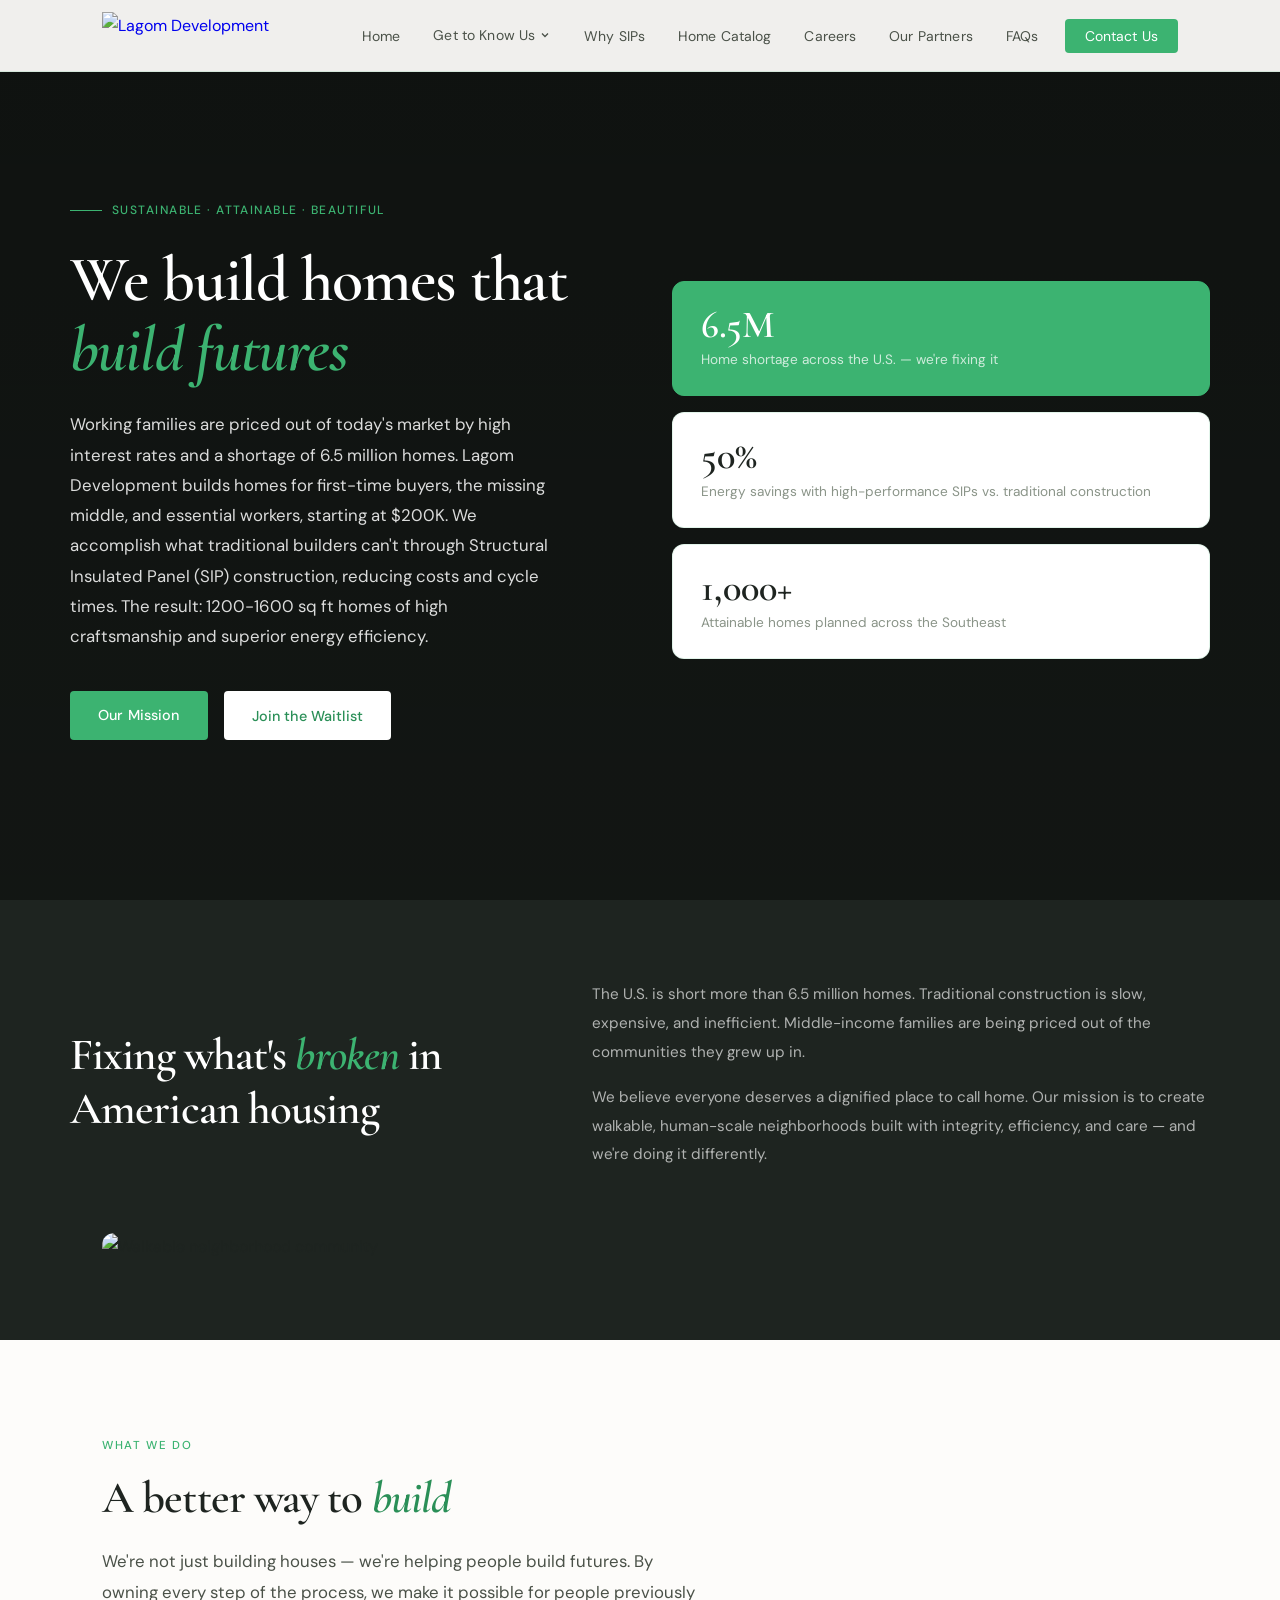
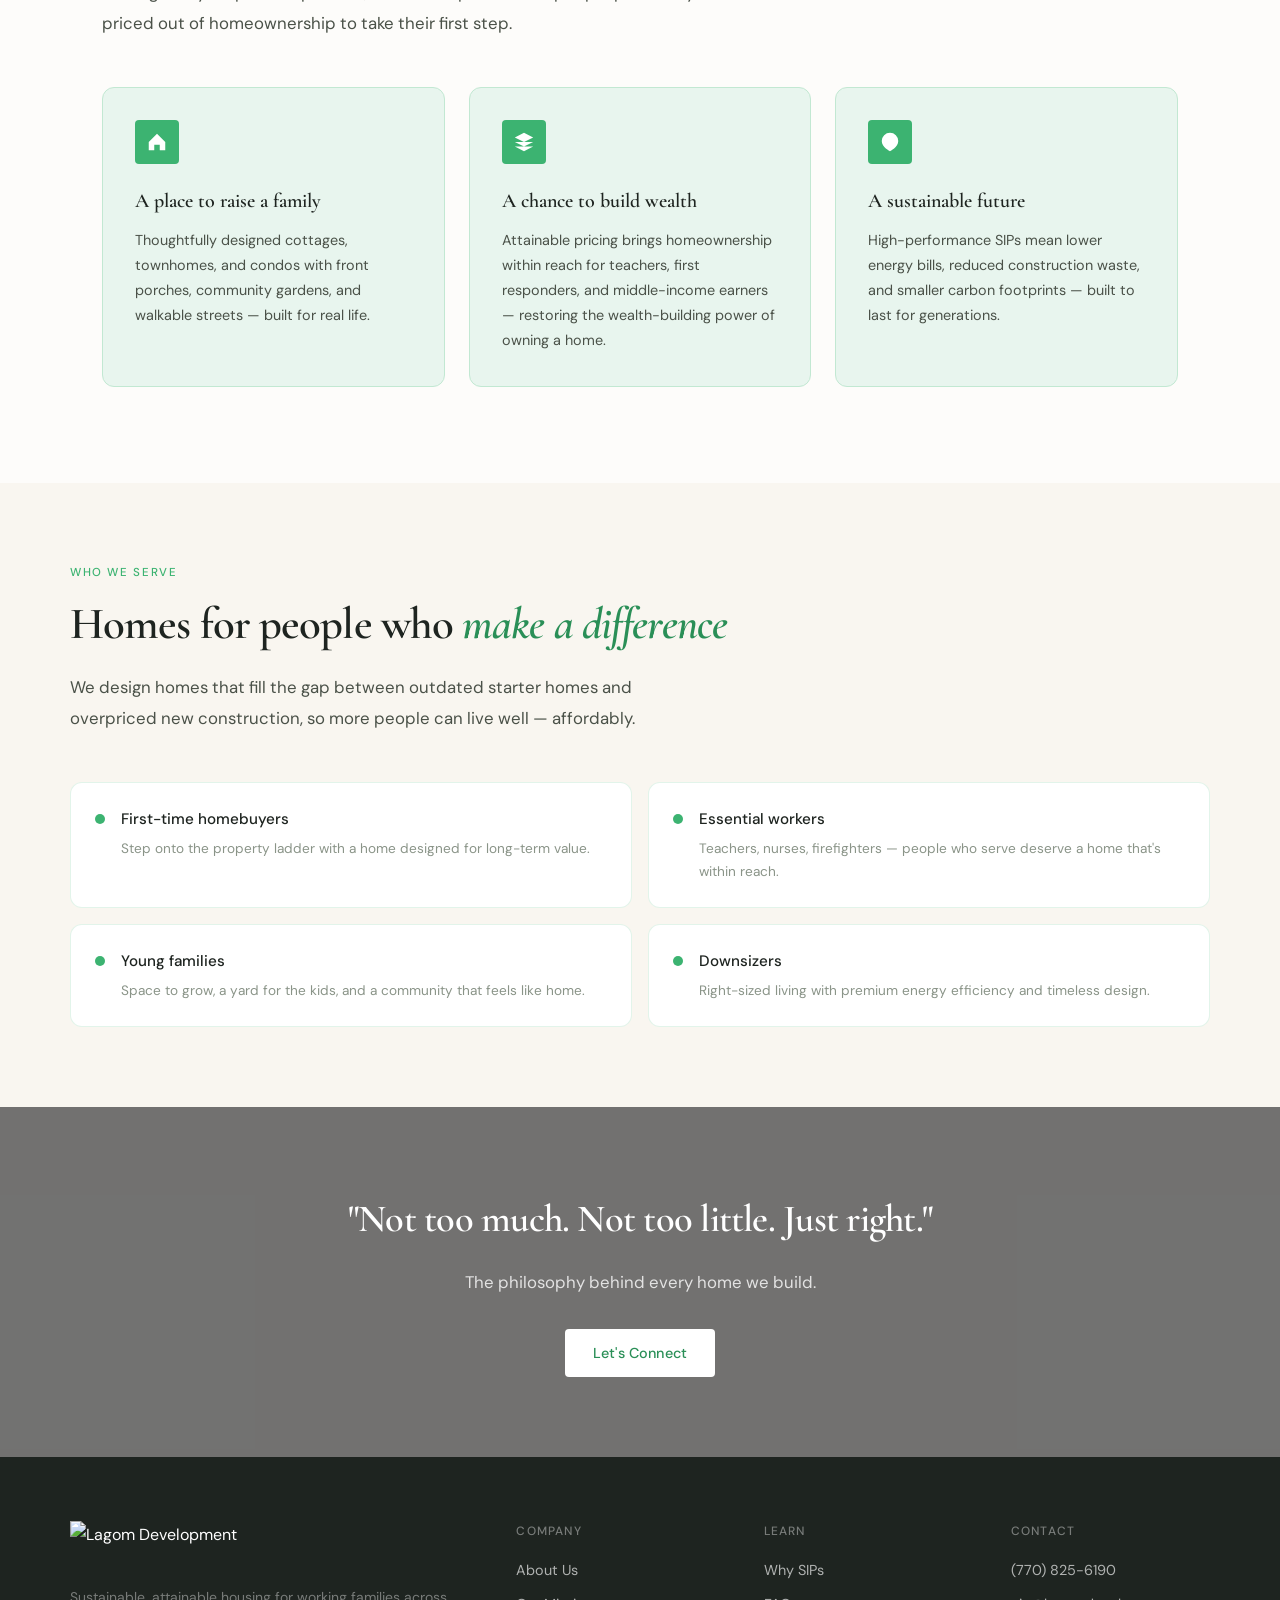
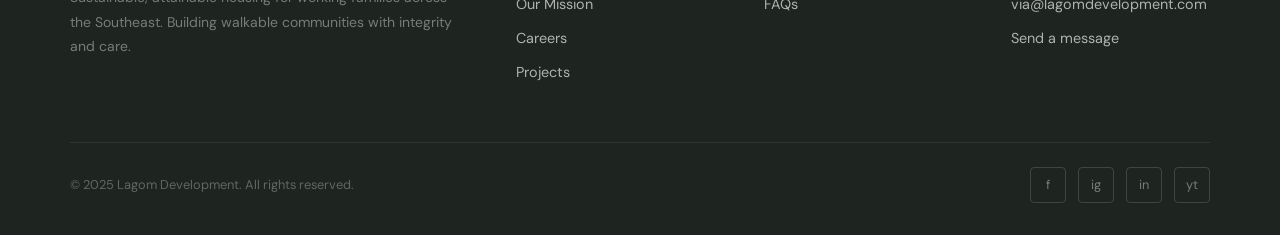
==== index.html @ 78abb592 "Send pricing request notifications to gina@lagomdevelopment.com Co-Authored-By: Claude Sonnet 5.5 <n" ====
<!DOCTYPE html>
<html lang="en">
<head>
<meta charset="UTF-8">
<meta name="viewport" content="width=device-width, initial-scale=1.0">
<meta name="description" content="Lagom Development — Sustainable, attainable housing for working families across the Southeast. Building walkable communities with high-performance SIPs.">
<meta property="og:title" content="Lagom Development">
<meta property="og:description" content="An integrated housing company creating sustainable, attainable, and beautiful neighborhoods with high performance SIPs.">
<title>Lagom Development</title>
<link rel="preconnect" href="https://fonts.googleapis.com">
<link rel="preconnect" href="https://fonts.gstatic.com" crossorigin>
<link href="https://fonts.googleapis.com/css2?family=Cormorant+Garamond:ital,wght@0,400;0,600;1,400&family=DM+Sans:wght@300;400;500&display=swap" rel="stylesheet">
<link rel="icon" href="/favicon.ico" type="image/x-icon">
<link rel="stylesheet" href="/styles.css?v=19">
</head>
<body>

<!-- NAV -->
<nav>
  <div class="nav-inner">
    <a class="logo" href="#" onclick="showPage('home')">
      <img src="https://img1.wsimg.com/isteam/ip/e3376d55-62b2-4dbb-b60d-ed7db92a3fb9/Logo%20transparent-01.png/:/rs=h:145,cg:true,m/qt=q:95" alt="Lagom Development">
    </a>
    <ul class="nav-links">
      <li><a href="#" onclick="showPage('home')">Home</a></li>
      <li class="has-dropdown">
        <a href="#" class="dropdown-toggle" onclick="toggleDropdown(this); return false;">Get to Know Us <svg viewBox="0 0 24 24" class="chevron"><polyline points="6 9 12 15 18 9"/></svg></a>
        <ul class="dropdown">
          <li><a href="#" onclick="showPage('about'); toggleDropdown(this)">About Us</a></li>
          <li><a href="#" onclick="showPage('mission'); toggleDropdown(this)">Our Mission</a></li>
          <li><a href="#" onclick="showPage('blog'); toggleDropdown(this)">Blog</a></li>
          <li><a href="#" onclick="showPage('press'); toggleDropdown(this)">In the News</a></li>
          <li><a href="#" onclick="showPage('invest'); toggleDropdown(this)">Invest in Lagom</a></li>
        </ul>
      </li>
      <li><a href="#" onclick="showPage('sips')">Why SIPs</a></li>
      <!-- PROJECTS DROPDOWN HIDDEN
      <li class="has-dropdown">
        <a href="#" class="dropdown-toggle" onclick="toggleDropdown(this); return false;">Projects <svg viewBox="0 0 24 24" class="chevron"><polyline points="6 9 12 15 18 9"/></svg></a>
        <ul class="dropdown">
          <li><a href="#" onclick="showPage('communities'); toggleDropdown(this)">Explore Our Communities</a></li>
          <li><a href="#" onclick="showPage('oakdale'); toggleDropdown(this)">Oakdale Forest</a></li>
        </ul>
      </li>
      END PROJECTS DROPDOWN HIDDEN -->
      <li><a href="#" onclick="showPage('catalog')">Home Catalog</a></li>
      <li><a href="#" onclick="navigateToCareers()">Careers</a></li>
      <li><a href="#" onclick="showPage('partners')">Our Partners</a></li>
      <li><a href="#" onclick="showPage('faqs')">FAQs</a></li>
      <li><a href="#" class="cta" onclick="showPage('contact')">Contact Us</a></li>
    </ul>
    <div class="hamburger" onclick="toggleMenu()" id="hamburger">
      <span></span><span></span><span></span>
    </div>
  </div>
</nav>

<!-- MOBILE MENU -->
<div class="mobile-menu" id="mobileMenu">
  <a href="#" onclick="showPage('home'); toggleMenu()">Home</a>
  <a href="#" class="mobile-parent" onclick="return false;">Get to Know Us</a>
  <a href="#" class="mobile-sub" onclick="showPage('about'); toggleMenu()">About Us</a>
  <a href="#" class="mobile-sub" onclick="showPage('mission'); toggleMenu()">Our Mission</a>
  <a href="#" class="mobile-sub" onclick="showPage('blog'); toggleMenu()">Blog</a>
  <a href="#" class="mobile-sub" onclick="showPage('press'); toggleMenu()">In the News</a>
  <a href="#" class="mobile-sub" onclick="showPage('invest'); toggleMenu()">Invest in Lagom</a>

  <a href="#" onclick="showPage('sips'); toggleMenu()">Why SIPs</a>
  <!-- PROJECTS MOBILE HIDDEN
  <a href="#" class="mobile-parent" onclick="return false;">Projects</a>
  <a href="#" class="mobile-sub" onclick="showPage('communities'); toggleMenu()">Explore Our Communities</a>
  <a href="#" class="mobile-sub" onclick="showPage('oakdale'); toggleMenu()">Oakdale Forest</a>
  END PROJECTS MOBILE HIDDEN -->
  <a href="#" onclick="showPage('catalog'); toggleMenu()">Home Catalog</a>
  <a href="#" onclick="navigateToCareers(); toggleMenu()">Careers</a>
  <a href="#" onclick="showPage('partners'); toggleMenu()">Our Partners</a>
  <a href="#" onclick="showPage('faqs'); toggleMenu()">FAQs</a>
  <a href="#" onclick="showPage('contact'); toggleMenu()">Contact Us</a>
</div>

<!-- ═══════════════════════════════════════
     PAGE: HOME
═══════════════════════════════════════ -->
<div class="page active" id="page-home">

  <section class="hero">
    <div class="hero-grid">
      <div class="hero-content">
        <div class="hero-eyebrow">Sustainable · Attainable · Beautiful</div>
        <h1>We build homes that<br><em>build futures</em></h1>
        <p class="hero-sub">Working families are priced out of today's market by high interest rates and a shortage of 6.5 million homes. Lagom Development builds homes for first-time buyers, the missing middle, and essential workers, starting at $200K. We accomplish what traditional builders can't through Structural Insulated Panel (SIP) construction, reducing costs and cycle times. The result: 1200-1600 sq ft homes of high craftsmanship and superior energy efficiency.</p>
        <div class="hero-actions">
          <a href="#" class="btn btn-primary" onclick="showPage('mission')">Our Mission</a>
          <button type="button" class="btn btn-white waitlist-trigger" data-model="">Join the Waitlist</button>
        </div>
      </div>
      <div class="hero-visual">
        <div class="stat-card accent">
          <div class="stat-num">6.5M</div>
          <div class="stat-label">Home shortage across the U.S. — we're fixing it</div>
        </div>
        <div class="stat-card">
          <div class="stat-num">50%</div>
          <div class="stat-label">Energy savings with high-performance SIPs vs. traditional construction</div>
        </div>
        <div class="stat-card">
          <div class="stat-num">1,000+</div>
          <div class="stat-label">Attainable homes planned across the Southeast</div>
        </div>
      </div>
    </div>
  </section>

  <section class="strip">
    <div class="strip-inner">
      <h2>Fixing what's <em>broken</em> in American housing</h2>
      <div class="strip-text">
        <p>The U.S. is short more than 6.5 million homes. Traditional construction is slow, expensive, and inefficient. Middle-income families are being priced out of the communities they grew up in.</p>
        <p>We believe everyone deserves a dignified place to call home. Our mission is to create walkable, human-scale neighborhoods built with integrity, efficiency, and care — and we're doing it differently.</p>
      </div>
    </div>
    <div style="max-width: var(--max); margin: 3rem auto 0; padding: 0 2rem;">
      <img src="https://img1.wsimg.com/isteam/getty/2172319807/:/cr=t:2.74%25,l:0%25,w:100%25,h:74.96%25/rs=w:1240,h:620,cg:true"
           alt="Walkable neighborhood community"
           style="width:100%; border-radius: var(--radius-lg); display:block;">
    </div>
  </section>

  <div class="section">
    <div class="label">What we do</div>
    <h2 class="display">A better way to <em>build</em></h2>
    <p class="lead">We're not just building houses — we're helping people build futures. By owning every step of the process, we make it possible for people previously priced out of homeownership to take their first step.</p>
    <div class="pillars">
      <div class="pillar">
        <div class="pillar-icon">
          <svg viewBox="0 0 24 24"><path d="M3 12L12 3L21 12V21H15V15H9V21H3V12Z"/></svg>
        </div>
        <h3>A place to raise a family</h3>
        <p>Thoughtfully designed cottages, townhomes, and condos with front porches, community gardens, and walkable streets — built for real life.</p>
      </div>
      <div class="pillar">
        <div class="pillar-icon">
          <svg viewBox="0 0 24 24"><path d="M12 2L2 7L12 12L22 7L12 2M2 17L12 22L22 17M2 12L12 17L22 12"/></svg>
        </div>
        <h3>A chance to build wealth</h3>
        <p>Attainable pricing brings homeownership within reach for teachers, first responders, and middle-income earners — restoring the wealth-building power of owning a home.</p>
      </div>
      <div class="pillar">
        <div class="pillar-icon">
          <svg viewBox="0 0 24 24"><path d="M12 22S3 18 3 11A9 9 0 0 1 21 11C21 18 12 22 12 22Z"/></svg>
        </div>
        <h3>A sustainable future</h3>
        <p>High-performance SIPs mean lower energy bills, reduced construction waste, and smaller carbon footprints — built to last for generations.</p>
      </div>
    </div>
  </div>

  <div style="background: var(--cream); padding: 5rem 2rem;">
    <div class="section" style="padding: 0;">
      <div class="label">Who we serve</div>
      <h2 class="display">Homes for people who <em>make a difference</em></h2>
      <p class="lead">We design homes that fill the gap between outdated starter homes and overpriced new construction, so more people can live well — affordably.</p>
      <div class="serve-grid">
        <div class="serve-card">
          <div class="serve-dot"></div>
          <div>
            <h4>First-time homebuyers</h4>
            <p>Step onto the property ladder with a home designed for long-term value.</p>
          </div>
        </div>
        <div class="serve-card">
          <div class="serve-dot"></div>
          <div>
            <h4>Essential workers</h4>
            <p>Teachers, nurses, firefighters — people who serve deserve a home that's within reach.</p>
          </div>
        </div>
        <div class="serve-card">
          <div class="serve-dot"></div>
          <div>
            <h4>Young families</h4>
            <p>Space to grow, a yard for the kids, and a community that feels like home.</p>
          </div>
        </div>
        <div class="serve-card">
          <div class="serve-dot"></div>
          <div>
            <h4>Downsizers</h4>
            <p>Right-sized living with premium energy efficiency and timeless design.</p>
          </div>
        </div>
      </div>
    </div>
  </div>

  <section class="cta-strip">
    <h2>"Not too much. Not too little. Just right."</h2>
    <p>The philosophy behind every home we build.</p>
    <a href="#" class="btn btn-white" onclick="showPage('contact')">Let's Connect</a>
  </section>

  <!-- FOOTER inside home page -->
  <footer>
    <div class="footer-inner">
      <div class="footer-brand">
        <a class="logo" href="#" onclick="showPage('home')">
          <img src="https://img1.wsimg.com/isteam/ip/e3376d55-62b2-4dbb-b60d-ed7db92a3fb9/Logo%20transparent-01.png/:/rs=h:145,cg:true,m/qt=q:95" alt="Lagom Development">
        </a>
        <p>Sustainable, attainable housing for working families across the Southeast. Building walkable communities with integrity and care.</p>
      </div>
      <div class="footer-col">
        <h4>Company</h4>
        <a href="#" onclick="showPage('about')">About Us</a>
        <a href="#" onclick="showPage('mission')">Our Mission</a>
        <a href="#" onclick="navigateToCareers()">Careers</a>
        <a href="#" onclick="showPage('communities')">Projects</a>
      </div>
      <div class="footer-col">
        <h4>Learn</h4>
        <a href="#" onclick="showPage('sips')">Why SIPs</a>
        <a href="#" onclick="showPage('faqs')">FAQs</a>
      </div>
      <div class="footer-col">
        <h4>Contact</h4>
        <a href="tel:7708256190">(770) 825-6190</a>
        <a href="mailto:via@lagomdevelopment.com">via@lagomdevelopment.com</a>
        <a href="#" onclick="showPage('contact')">Send a message</a>
      </div>
    </div>
    <div class="footer-bottom">
      <span>© 2025 Lagom Development. All rights reserved.</span>
      <div class="social-links">
        <a href="https://www.facebook.com/people/Lagom-Development/61576748907711/" class="social-link" target="_blank">f</a>
        <a href="https://www.instagram.com/lagom.development/" class="social-link" target="_blank">ig</a>
        <a href="https://www.linkedin.com/company/lagom-development/" class="social-link" target="_blank">in</a>
        <a href="https://www.youtube.com/@lagomdev" class="social-link" target="_blank">yt</a>
      </div>
    </div>
  </footer>

</div>

<!-- ═══════════════════════════════════════
     PAGE: ABOUT
═══════════════════════════════════════ -->
<div class="page" id="page-about">
  <div class="about-split">
    <div class="about-split-text">
      <div class="label">Our Story</div>
      <h1>Meet Lagom Development</h1>
      <p>At Lagom Development, we build walkable, sustainable communities centered on people. Our mission is to fill the "missing middle" of housing by delivering thoughtfully designed cottages, townhomes, condos, and duplexes that are energy efficient, architecturally timeless, and within reach for working families.</p>
      <p>Founded by veteran builder and real estate developer <strong>Skip Hulsey</strong>, Lagom draws on decades of hands-on experience in construction and home sales. After seeing firsthand the widening gap in attainable, high-quality housing, Skip set out to create real solutions — not workarounds.</p>
      <p>Lagom Development is committed to restoring homeownership, equity, and pride in communities across the Southeast. Through intentional design, sustainable building methods, and right-sized housing options, we're helping working families reclaim the American Dream, one home at a time.</p>
    </div>
    <div class="about-split-img" role="img" aria-label="Sustainable community housing"></div>
  </div>

  <div class="team-section">
    <div class="team-section-inner">
      <h2>Our Leadership</h2>
      <p class="section-sub">The team behind Lagom Development</p>
      <div class="team-grid">

        <div class="team-card">
          <div class="team-avatar">SH</div>
          <div>
            <h3>Skip Hulsey</h3>
            <span class="team-title">Founder &amp; CEO</span>
            <ul>
              <li>Veteran builder and real estate developer</li>
              <li>Decades of hands-on experience in construction and home sales</li>
              <li>Founded Lagom to address the widening gap in attainable, high-quality housing across the Southeast</li>
            </ul>
          </div>
        </div>

        <div class="team-card">
          <div class="team-avatar alt">PH</div>
          <div>
            <h3>Pete Hall</h3>
            <span class="team-title">Chief Operating Officer</span>
            <ul>
              <li>40+ years in manufacturing optimization</li>
              <li>Ex-Accenture</li>
              <li>MBA, University of Georgia</li>
              <li>BA, Northwestern University</li>
            </ul>
          </div>
        </div>

        <div class="team-card">
          <div class="team-avatar alt">CR</div>
          <div>
            <h3>Chip Royce</h3>
            <span class="team-title">Chief Revenue Officer</span>
            <ul>
              <li>25+ years sales and marketing leadership in technology and manufacturing</li>
              <li>P&amp;L leader: startups (multiple exits) → corporate venture → Fortune 100</li>
              <li>Ex-Dell, Lenovo</li>
              <li>MBA, University of Miami &middot; BA, Boston University</li>
            </ul>
          </div>
        </div>

        <div class="team-card">
          <div class="team-avatar">GB</div>
          <div>
            <h3>Gina Bennett</h3>
            <span class="team-title">Chief Technology Officer</span>
            <ul>
              <li>30+ years technology leadership across real estate, construction, data, and enterprise platforms</li>
              <li>Ex-USACE, Dell, IBM, Citibank</li>
              <li>B.Sc. Computer Science &amp; Mathematics, Clarkson University</li>
            </ul>
          </div>
        </div>

      </div>
    </div>
  </div>

  <div style="background: var(--charcoal); padding: 5rem 2rem; text-align: center;">
    <h2 style="font-family: var(--font-serif); font-size: 2rem; font-weight: 600; color: white; margin-bottom: 1rem;">Want to build with us?</h2>
    <p style="color: rgba(255,255,255,0.6); margin-bottom: 2rem;">We're not just building homes — we're fostering a future where everyone thrives.</p>
    <div style="display: flex; gap: 1rem; justify-content: center; flex-wrap: wrap;">
      <a href="#" class="btn btn-primary" onclick="showPage('contact')">Contact Us</a>
      <a href="#" class="btn btn-outline" style="color: white; border-color: rgba(255,255,255,0.25);" onclick="showPage('communities')">View Our Projects</a>
    </div>
  </div>

  <footer>
    <div class="footer-inner">
      <div class="footer-brand">
        <a class="logo" href="#" onclick="showPage('home')"><img src="https://img1.wsimg.com/isteam/ip/e3376d55-62b2-4dbb-b60d-ed7db92a3fb9/Logo%20transparent-01.png/:/rs=h:145,cg:true,m/qt=q:95" alt="Lagom Development"></a>
        <p>Sustainable, attainable housing for working families across the Southeast.</p>
      </div>
      <div class="footer-col"><h4>Company</h4><a href="#" onclick="showPage('about')">About Us</a><a href="#" onclick="showPage('mission')">Our Mission</a><a href="#" onclick="navigateToCareers()">Careers</a><a href="#" onclick="showPage('communities')">Projects</a></div>
      <div class="footer-col"><h4>Learn</h4><a href="#" onclick="showPage('sips')">Why SIPs</a><a href="#" onclick="showPage('faqs')">FAQs</a></div>
      <div class="footer-col"><h4>Contact</h4><a href="tel:7708256190">(770) 825-6190</a><a href="mailto:via@lagomdevelopment.com">via@lagomdevelopment.com</a></div>
    </div>
    <div class="footer-bottom"><span>© 2025 Lagom Development. All rights reserved.</span></div>
  </footer>
</div>

<!-- ═══════════════════════════════════════
     PAGE: INVEST
═══════════════════════════════════════ -->
<div class="page" id="page-invest">

  <!-- HERO -->
  <div class="contact-hero">
    <div class="label" style="justify-content: center;">Investment Opportunity</div>
    <h1>Invest in Lagom</h1>
    <p style="font-size: 1.25rem; margin-bottom: 0.75rem;">Building the American Dream. At Scale.</p>
    <p style="font-size: 0.9rem; color: rgba(255,255,255,0.5); margin-bottom: 0.5rem;">Lagom Holdings, LLC &nbsp;·&nbsp; Atlanta, Georgia &nbsp;·&nbsp; lagomholdings.com</p>
    <p style="font-size: 0.75rem; color: rgba(255,255,255,0.35); letter-spacing: 0.08em; text-transform: uppercase;">Confidential &nbsp;·&nbsp; For Discussion Purposes Only &nbsp;·&nbsp; Not Investment Advice</p>
  </div>

  <!-- THE OPPORTUNITY -->
  <div class="section">
    <div class="label">The Opportunity</div>
    <h2 class="display" style="margin-bottom: 1.5rem;">America is short more than<br><em>6.5 million homes.</em></h2>
    <p style="color: var(--stone); line-height: 1.9; margin-bottom: 1.25rem; max-width: 720px;">The gap is widest at the entry level, where traditional builders have retreated in the face of margin pressure, leaving first-time buyers, essential workers, and workforce families without attainable options in the communities they serve.</p>
    <p style="color: var(--stone); line-height: 1.9; margin-bottom: 2.5rem; max-width: 720px;">Lagom Holdings was built specifically to close this gap — not by cutting corners, but by rebuilding the entire housing delivery system from the ground up. Our vertically integrated platform combines advanced panel manufacturing, disciplined community development, and a proprietary homeowner technology platform to deliver high-quality homes at attainable prices, at scale.</p>
    <div class="pull-quote" style="max-width: 720px; margin-bottom: 2.5rem;">
      <p>"The missing middle is not a shortage of ambition. It is a shortage of system. We built the system."</p>
    </div>
    <div class="article-stats">
      <div class="article-stat">
        <span class="article-stat-number">6.5M+</span>
        <span class="article-stat-label">U.S. home shortage driving structural demand</span>
      </div>
      <div class="article-stat">
        <span class="article-stat-number">$275K</span>
        <span class="article-stat-label">Average Lagom home price — below local medians</span>
      </div>
      <div class="article-stat">
        <span class="article-stat-number">$955M+</span>
        <span class="article-stat-label">Projected 3-year cumulative revenue</span>
      </div>
    </div>
  </div>

  <!-- WHY LAGOM WINS -->
  <div style="background: var(--cream); padding: 5rem 2rem;">
    <div style="max-width: var(--max); margin: 0 auto;">
      <div style="text-align: center; margin-bottom: 3rem;">
        <div class="label" style="justify-content: center;">Competitive Advantage</div>
        <h2 class="display">Why Lagom Wins</h2>
        <p class="lead" style="margin: 0 auto; text-align: center;">The housing affordability crisis is structural, not cyclical — and it requires a structural response. Lagom has built competitive advantages across every layer of the housing stack.</p>
      </div>
      <div style="border-top: 1px solid var(--border);">
        <div style="display: grid; grid-template-columns: 60px 1fr; gap: 2rem; padding: 2rem 0; border-bottom: 1px solid var(--border);">
          <div style="font-family: var(--font-serif); font-size: 1.8rem; font-weight: 600; color: var(--green); padding-top: 0.2rem;">01</div>
          <div><h3 style="font-size: 1.1rem; font-weight: 600; color: var(--charcoal); margin-bottom: 0.5rem;">Vertically Integrated Platform</h3><p style="color: var(--stone); line-height: 1.8; margin: 0;">Lagom controls land acquisition, panel manufacturing, community development, direct sales, mortgage coordination, and a homeowner services platform under one roof. This eliminates margin stacking across third parties and compresses cycle times — translating directly into lower cost per home and more predictable delivery.</p></div>
        </div>
        <div style="display: grid; grid-template-columns: 60px 1fr; gap: 2rem; padding: 2rem 0; border-bottom: 1px solid var(--border);">
          <div style="font-family: var(--font-serif); font-size: 1.8rem; font-weight: 600; color: var(--green); padding-top: 0.2rem;">02</div>
          <div><h3 style="font-size: 1.1rem; font-weight: 600; color: var(--charcoal); margin-bottom: 0.5rem;">Proprietary Manufacturing Advantage</h3><p style="color: var(--stone); line-height: 1.8; margin: 0;">Lagom Panel produces Structural Insulated Panels (SIPs) in-house — enabling 25% lower construction cost, 50% faster build timelines, and 75% greater energy efficiency versus conventional stick-frame construction. Factory-controlled manufacturing removes the variability that erodes margins in traditional homebuilding.</p></div>
        </div>
        <div style="display: grid; grid-template-columns: 60px 1fr; gap: 2rem; padding: 2rem 0; border-bottom: 1px solid var(--border);">
          <div style="font-family: var(--font-serif); font-size: 1.8rem; font-weight: 600; color: var(--green); padding-top: 0.2rem;">03</div>
          <div><h3 style="font-size: 1.1rem; font-weight: 600; color: var(--charcoal); margin-bottom: 0.5rem;">Tech-Enabled Demand Engine</h3><p style="color: var(--stone); line-height: 1.8; margin: 0;">The Lagom App is a full-stack digital platform connecting community discovery, home configuration, integrated mortgage pre-qualification via CrossCountry Mortgage, construction tracking, and post-close homeowner services. It converts demand into production signals, eliminating speculative building and improving capital efficiency.</p></div>
        </div>
        <div style="display: grid; grid-template-columns: 60px 1fr; gap: 2rem; padding: 2rem 0; border-bottom: 1px solid var(--border);">
          <div style="font-family: var(--font-serif); font-size: 1.8rem; font-weight: 600; color: var(--green); padding-top: 0.2rem;">04</div>
          <div><h3 style="font-size: 1.1rem; font-weight: 600; color: var(--charcoal); margin-bottom: 0.5rem;">Disciplined Market Selection</h3><p style="color: var(--stone); line-height: 1.8; margin: 0;">Lagom targets secondary and tertiary markets in the Southeast with favorable entitlement environments, available land, demonstrated entry-level absorption, and proximity to growing employment centers. Standardized designs and processes allow rapid multi-market replication without proportional overhead growth.</p></div>
        </div>
        <div style="display: grid; grid-template-columns: 60px 1fr; gap: 2rem; padding: 2rem 0; border-bottom: 1px solid var(--border);">
          <div style="font-family: var(--font-serif); font-size: 1.8rem; font-weight: 600; color: var(--green); padding-top: 0.2rem;">05</div>
          <div><h3 style="font-size: 1.1rem; font-weight: 600; color: var(--charcoal); margin-bottom: 0.5rem;">Capital-Efficient Business Model</h3><p style="color: var(--stone); line-height: 1.8; margin: 0;">Faster build cycles reduce interest carry. In-house manufacturing internalizes panel margins. Direct-to-buyer sales eliminate commission expense. The result is a lower all-in cost basis per home, more stable gross margins, and improving unit economics as volume scales.</p></div>
        </div>
      </div>
    </div>
  </div>

  <!-- CTA -->
  <div style="background: var(--charcoal); padding: 5rem 2rem; text-align: center;">
    <h2 style="font-family: var(--font-serif); font-size: clamp(1.8rem, 3vw, 2.8rem); font-weight: 600; color: white; margin-bottom: 1rem; letter-spacing: -0.02em;">Interested in investing?</h2>
    <p style="color: rgba(255,255,255,0.75); font-size: 1.05rem; margin-bottom: 2rem;">We'd love to tell you more about the Lagom opportunity. Support us on WeFunder or reach out to our team directly.</p>
    <div style="display: flex; gap: 1rem; justify-content: center; flex-wrap: wrap;">
      <a href="https://wefunder.com/lagom.development" target="_blank" rel="noopener" class="btn btn-primary">Support Us on WeFunder</a>
      <a href="#" class="btn btn-outline" style="color: white; border-color: rgba(255,255,255,0.4);" onclick="showPage('contact')">Get in Touch</a>
    </div>
  </div>

  <footer>
    <div class="footer-inner">
      <div class="footer-brand"><a class="logo" href="#" onclick="showPage('home')"><img src="https://img1.wsimg.com/isteam/ip/e3376d55-62b2-4dbb-b60d-ed7db92a3fb9/Logo%20transparent-01.png/:/rs=h:145,cg:true,m/qt=q:95" alt="Lagom Development"></a><p>Sustainable, attainable housing for working families.</p></div>
      <div class="footer-col"><h4>Company</h4><a href="#" onclick="showPage('about')">About Us</a><a href="#" onclick="showPage('mission')">Our Mission</a><a href="#" onclick="navigateToCareers()">Careers</a><a href="#" onclick="showPage('communities')">Projects</a></div>
      <div class="footer-col"><h4>Learn</h4><a href="#" onclick="showPage('sips')">Why SIPs</a><a href="#" onclick="showPage('faqs')">FAQs</a></div>
      <div class="footer-col"><h4>Contact</h4><a href="tel:7708256190">(770) 825-6190</a><a href="mailto:via@lagomdevelopment.com">via@lagomdevelopment.com</a></div>
    </div>
    <div class="footer-bottom"><span>© 2025 Lagom Development. All rights reserved.</span></div>
  </footer>
</div>

<!-- ═══════════════════════════════════════
     PAGE: BLOG
═══════════════════════════════════════ -->
<div class="page" id="page-blog">
  <div class="blog-hero">
    <video autoplay muted loop playsinline class="blog-hero-video">
      <source src="https://active-storage-primary-bucket-prod.s3.amazonaws.com/ehbz1y1cuj72b561jp3cso1upunj" type="video/mp4">
    </video>
    <div class="blog-hero-overlay"></div>
    <div class="blog-hero-content">
      <div class="label" style="color: var(--green);">Insights</div>
      <h1>The Lagom Blog</h1>
      <p>Perspectives on sustainable housing, attainable homeownership, and the future of community building.</p>
    </div>
  </div>

  <div class="blog-grid-section">
    <div class="blog-grid">

      <article class="blog-card featured" onclick="showPage('missing-middle')" style="cursor:pointer;">
        <div class="blog-card-img" style="background-image:url('https://images.unsplash.com/photo-1774836435838-2a6e7ef30206?auto=format&fit=crop&w=1200&q=80'); background-size:cover; background-position:center;"></div>
        <div class="blog-card-body">
          <span class="blog-tag">Housing Equity · Market Insight</span>
          <h2 class="blog-card-title">The Missing Middle: Why America's Housing Gap Is Bigger Than You Think</h2>
          <p class="blog-card-excerpt">Millions of working families are caught between outdated starter homes and overpriced new construction. Here's why the missing middle matters — and what we're doing about it.</p>
          <div class="blog-card-meta"><span>Lagom Development</span><span>May 2026 · Read Article →</span></div>
        </div>
      </article>

      <article class="blog-card" onclick="showPage('sips-article')" style="cursor:pointer;">
        <div class="blog-card-img" style="background-image:url('https://images.unsplash.com/photo-1513584684374-8bab748fbf90?auto=format&fit=crop&w=800&q=80'); background-size:cover; background-position:center;"></div>
        <div class="blog-card-body">
          <span class="blog-tag">Construction Innovation · Building Science</span>
          <h2 class="blog-card-title">Why We Build with SIPs — And Why It Changes Everything</h2>
          <p class="blog-card-excerpt">Structural Insulated Panels aren't just a building material. They're a philosophy — faster, stronger, and dramatically more energy-efficient than conventional framing.</p>
          <div class="blog-card-meta"><span>Lagom Development</span><span>May 2026 · Read Article →</span></div>
        </div>
      </article>

      <article class="blog-card" onclick="showPage('walkable')" style="cursor:pointer;">
        <div class="blog-card-img" style="background-image:url('https://images.unsplash.com/photo-1449824913935-59a10b8d2000?auto=format&fit=crop&w=800&q=80'); background-size:cover; background-position:center;"></div>
        <div class="blog-card-body">
          <span class="blog-tag">Community Design · Neighborhood Planning</span>
          <h2 class="blog-card-title">What Makes a Neighborhood Walkable — And Why It Matters</h2>
          <p class="blog-card-excerpt">Walkability isn't just a design preference. It's tied to health outcomes, community connection, and long-term property value. We build with it at the center of every decision.</p>
          <div class="blog-card-meta"><span>Lagom Development</span><span>May 2026 · Read Article →</span></div>
        </div>
      </article>

      <article class="blog-card">
        <div class="blog-card-img" style="background: var(--cream);"></div>
        <div class="blog-card-body">
          <span class="blog-tag">Investing</span>
          <h2 class="blog-card-title">Investing in Attainable Housing: The Case for Lagom</h2>
          <p class="blog-card-excerpt">The U.S. is short more than 6.5 million homes. That gap represents both a social crisis and a compelling investment thesis. Here's how Lagom is positioned to address both.</p>
          <div class="blog-card-meta"><span>Lagom Development</span><span>Coming Soon</span></div>
        </div>
      </article>

    </div>
    <p class="blog-coming-soon">Full articles coming soon. <a href="#" onclick="showPage('contact')">Contact us</a> to be notified when we publish.</p>
  </div>

  <footer>
    <div class="footer-inner">
      <div class="footer-brand"><a class="logo" href="#" onclick="showPage('home')"><img src="https://img1.wsimg.com/isteam/ip/e3376d55-62b2-4dbb-b60d-ed7db92a3fb9/Logo%20transparent-01.png/:/rs=h:145,cg:true,m/qt=q:95" alt="Lagom Development"></a><p>Sustainable, attainable housing for working families.</p></div>
      <div class="footer-col"><h4>Company</h4><a href="#" onclick="showPage('about')">About Us</a><a href="#" onclick="showPage('mission')">Our Mission</a><a href="#" onclick="navigateToCareers()">Careers</a><a href="#" onclick="showPage('communities')">Projects</a></div>
      <div class="footer-col"><h4>Learn</h4><a href="#" onclick="showPage('sips')">Why SIPs</a><a href="#" onclick="showPage('faqs')">FAQs</a></div>
      <div class="footer-col"><h4>Contact</h4><a href="tel:7708256190">(770) 825-6190</a><a href="mailto:via@lagomdevelopment.com">via@lagomdevelopment.com</a></div>
    </div>
    <div class="footer-bottom"><span>© 2025 Lagom Development. All rights reserved.</span></div>
  </footer>
</div>

<!-- ═══════════════════════════════════════
     PAGE: PRESS RELEASES
═══════════════════════════════════════ -->
<div class="page" id="page-press">
  <div class="blog-hero">
    <div class="blog-hero-overlay"></div>
    <div class="blog-hero-content">
      <div class="label" style="color: var(--green);">Newsroom</div>
      <h1>In The News</h1>
      <p>Announcements and news from Lagom Development.</p>
    </div>
  </div>

  <div class="blog-grid-section">
    <div class="blog-grid">
      <article class="blog-card featured" onclick="showPage('press-hud-showcase')" style="cursor:pointer;">
        <div class="blog-card-img" style="background: var(--charcoal); background-image:url('https://www.hud.gov/sites/default/files/Main/images/hud-seal-white4.png'); background-repeat:no-repeat; background-position:center; background-size:35% auto;"></div>
        <div class="blog-card-body">
          <span class="blog-tag">Company News · HUD Innovative Housing Showcase</span>
          <h2 class="blog-card-title">Lagom Selected to Exhibit at HUD's 2026 Innovative Housing Showcase on the National Mall</h2>
          <p class="blog-card-excerpt">Georgia-based housing company joins leading American innovators showcasing new solutions for housing affordability, supply, and homeownership.</p>
          <div class="blog-card-meta"><span>Lagom Development</span><span>September 15, 2026 · Read Release →</span></div>
        </div>
      </article>

      <article class="blog-card" onclick="showPage('press-gina-bennett-award')" style="cursor:pointer;">
        <div class="blog-card-img" style="background: var(--cream);"></div>
        <div class="blog-card-body">
          <span class="blog-tag">Company News · Awards &amp; Recognition</span>
          <h2 class="blog-card-title">Lagom's CTO Gina Bennett Named Winner at the 2026 Global Sustainability Awards</h2>
          <p class="blog-card-excerpt">Gina Bennett, Chief Technology Officer at Lagom, recognized for leadership at the intersection of technology, innovation, and sustainability.</p>
          <div class="blog-card-meta"><span>Lagom Development</span><span>September 12, 2026 · Read Release →</span></div>
        </div>
      </article>

      <article class="blog-card" onclick="showPage('press-venture-atlanta')" style="cursor:pointer;">
        <div class="blog-card-img" style="background: var(--charcoal); background-image:url('https://www.ventureatlanta.org/wp-content/uploads/2022/06/va_logo.svg'); background-repeat:no-repeat; background-position:center; background-size:35% auto;"></div>
        <div class="blog-card-body">
          <span class="blog-tag">Company News · Venture Atlanta 2026</span>
          <h2 class="blog-card-title">Lagom Development Selected as a Venture Atlanta 2026 Showcase Company</h2>
          <p class="blog-card-excerpt">Lagom Development will showcase its innovation and growth potential to a curated audience of investors and industry leaders.</p>
          <div class="blog-card-meta"><span>Lagom Development</span><span>September 11, 2026 · Read Release →</span></div>
        </div>
      </article>

      <article class="blog-card" onclick="showPage('press-tag-top40')" style="cursor:pointer;">
        <div class="blog-card-img" style="background: var(--cream);"></div>
        <div class="blog-card-body">
          <span class="blog-tag">Company News · TAG Top 40 Innovative Companies</span>
          <h2 class="blog-card-title">Lagom Recognized Among Georgia's 2026 Top 40 Innovative Companies</h2>
          <p class="blog-card-excerpt">TAG recognition highlights Lagom's technology-driven approach to transforming how attainable homes are designed, built, and delivered.</p>
          <div class="blog-card-meta"><span>Lagom Development</span><span>September 15, 2026 · Read Release →</span></div>
        </div>
      </article>
    </div>
    <p class="blog-coming-soon">More announcements coming soon. <a href="#" onclick="showPage('contact')">Contact us</a> to be notified when we publish.</p>
  </div>

  <footer>
    <div class="footer-inner">
      <div class="footer-brand"><a class="logo" href="#" onclick="showPage('home')"><img src="https://img1.wsimg.com/isteam/ip/e3376d55-62b2-4dbb-b60d-ed7db92a3fb9/Logo%20transparent-01.png/:/rs=h:145,cg:true,m/qt=q:95" alt="Lagom Development"></a><p>Sustainable, attainable housing for working families.</p></div>
      <div class="footer-col"><h4>Company</h4><a href="#" onclick="showPage('about')">About Us</a><a href="#" onclick="showPage('mission')">Our Mission</a><a href="#" onclick="navigateToCareers()">Careers</a><a href="#" onclick="showPage('communities')">Projects</a></div>
      <div class="footer-col"><h4>Learn</h4><a href="#" onclick="showPage('sips')">Why SIPs</a><a href="#" onclick="showPage('faqs')">FAQs</a></div>
      <div class="footer-col"><h4>Contact</h4><a href="tel:7708256190">(770) 825-6190</a><a href="mailto:via@lagomdevelopment.com">via@lagomdevelopment.com</a></div>
    </div>
    <div class="footer-bottom"><span>© 2025 Lagom Development. All rights reserved.</span></div>
  </footer>
</div>

<!-- ═══════════════════════════════════════
     PAGE: PRESS RELEASE — TAG TOP 40 INNOVATIVE COMPANIES
═══════════════════════════════════════ -->
<div class="page" id="page-press-tag-top40">

  <div class="article-page">

    <button class="article-back" onclick="showPage('press')">← Back to In The News</button>

    <span class="article-tag">Press Release · TAG Top 40 Innovative Companies</span>
    <h1 class="article-title">Lagom Recognized Among Georgia's 2026 Top 40 Innovative Companies</h1>
    <p class="article-subtitle">TAG recognition highlights Lagom's technology-driven approach to transforming how attainable homes are designed, built, and delivered.</p>

    <div class="article-meta">
      <span>Madison, GA</span>
      <span>September 15, 2026</span>
    </div>

    <div class="article-body">
      <p>MADISON, Ga. — September 15, 2026 — Earlier this year, Lagom was recognized by the Technology Association of Georgia (TAG) among its 2026 Top 40 Innovative Companies in Georgia, placing the Georgia-based housing company among organizations recognized for advancing technology, driving economic impact, and contributing to the state's innovation ecosystem.</p>

      <p>Announced by TAG in April, the recognition highlights companies whose innovations are making significant contributions to Georgia's technology economy. Lagom was included among the 40 companies selected for the 2026 recognition.</p>

      <p>For Lagom, the recognition reflects a central part of the company's approach to housing: using technology to make the process of designing, building, financing, and delivering homes more connected and efficient.</p>

      <h2>Bringing Technology Into Housing</h2>
      <p>Lagom is building a vertically integrated housing platform that brings together land development, homebuilding, high-performance Structural Insulated Panels (SIPs), homeowner services, and technology.</p>

      <p>Technology plays a critical role in connecting these components. Lagom's platform is designed to connect the homebuyer journey — from lot selection and home configuration to mortgage qualification, production scheduling, construction tracking, and closing.</p>

      <p>The goal is to create a more coordinated housing experience while connecting customer demand with the production process.</p>

      <div class="pull-quote">
        <p>"We're not building technology simply for technology's sake. We're using technology to make the housing process more connected, more efficient, and ultimately better for the people who depend on it. Being recognized by TAG reinforces the importance of bringing innovation into an industry that has enormous room to improve."</p>
      </div>
      <p style="margin-top:-1rem; font-size:0.9rem; color:var(--mist);">— Skip Hulsey, Founder &amp; CEO of Lagom</p>

      <h2>Innovation Applied to Housing</h2>
      <p>Housing is one of the largest and most complex industries in the economy, yet many parts of the traditional homebuilding process remain fragmented.</p>

      <p>Lagom's model is designed around connecting those pieces. By bringing technology together with land development, manufacturing, construction, and homeowner services, Lagom is working toward a more integrated approach to delivering attainable housing.</p>

      <p>"Georgia has built a strong technology and innovation ecosystem, and we believe housing is an area where that innovation can have a meaningful impact," said Hulsey. "The future of attainable housing depends not only on what we build, but on how intelligently we design, manufacture, coordinate, and deliver it."</p>

      <h2>Recognition From Georgia's Technology Community</h2>
      <p>TAG's 2026 Top 40 recognition brought together Georgia-based companies representing a range of industries and technologies. According to TAG, the companies were selected based on their track record of disruptive technologies, contributions to economic growth, and role in Georgia's technology ecosystem.</p>

      <p>The 2026 Top 40 were subsequently showcased at the Georgia Technology Summit, where companies had the opportunity to present their innovations and connect with technology leaders, investors, entrepreneurs, and other members of Georgia's technology community.</p>

      <p>For Lagom, the recognition represents an important validation of its strategy to bring technology and innovation into the housing industry.</p>

      <h2>Building the Future of Housing</h2>
      <p>Lagom's approach is rooted in a simple idea: housing can be built better when the systems behind it work together.</p>

      <p>From manufacturing and construction to technology and homeowner services, the company is developing an integrated platform designed to make attainable housing more efficient, connected, and accessible.</p>

      <p>Lagom's mission is simple: Build homes that build futures.</p>

      <h2>About Lagom</h2>
      <p>Lagom is a vertically integrated housing company focused on creating beautiful, attainable, and sustainable communities.</p>

      <p>Inspired by the Swedish concept of "lagom," meaning "just the right amount," Lagom brings together land development, homebuilding, high-performance SIP manufacturing, homeowner services, and technology to create a more connected approach to housing.</p>

      <p>The company's mission is to build homes that build futures.</p>

      <h2>Media Contact</h2>
      <p>Lagom<br>Email: <a href="mailto:via@lagomdevelopment.com">via@lagomdevelopment.com</a><br>Website: <a href="https://www.lagomdevelopment.com" target="_blank" rel="noopener">www.lagomdevelopment.com</a></p>
    </div>

    <div class="article-tags">
      <span class="article-tag-pill">TAG Top 40</span>
      <span class="article-tag-pill">Innovative Companies</span>
      <span class="article-tag-pill">Company News</span>
      <span class="article-tag-pill">Technology</span>
    </div>

    <div class="article-cta">
      <h3>Interested in what we're building?</h3>
      <p>Learn about our communities, our investment opportunity, or just get in touch.</p>
      <div style="display:flex; gap:1rem; justify-content:center; flex-wrap:wrap;">
        <a href="https://wefunder.com/lagom.development" target="_blank" rel="noopener" class="btn btn-primary">Invest on Wefunder</a>
        <button class="btn btn-outline" onclick="showPage('contact')">Contact Us</button>
      </div>
    </div>

  </div>

  <footer>
    <div class="footer-inner">
      <div class="footer-brand"><a class="logo" href="#" onclick="showPage('home')"><img src="https://img1.wsimg.com/isteam/ip/e3376d55-62b2-4dbb-b60d-ed7db92a3fb9/Logo%20transparent-01.png/:/rs=h:145,cg:true,m/qt=q:95" alt="Lagom Development"></a><p>Sustainable, attainable housing for working families.</p></div>
      <div class="footer-col"><h4>Company</h4><a href="#" onclick="showPage('about')">About Us</a><a href="#" onclick="showPage('mission')">Our Mission</a><a href="#" onclick="navigateToCareers()">Careers</a><a href="#" onclick="showPage('communities')">Projects</a></div>
      <div class="footer-col"><h4>Learn</h4><a href="#" onclick="showPage('sips')">Why SIPs</a><a href="#" onclick="showPage('faqs')">FAQs</a></div>
      <div class="footer-col"><h4>Contact</h4><a href="tel:7708256190">(770) 825-6190</a><a href="mailto:via@lagomdevelopment.com">via@lagomdevelopment.com</a></div>
    </div>
    <div class="footer-bottom"><span>© 2025 Lagom Development. All rights reserved.</span></div>
  </footer>
</div>

<!-- ═══════════════════════════════════════
     PAGE: PRESS RELEASE — HUD INNOVATIVE HOUSING SHOWCASE
═══════════════════════════════════════ -->
<div class="page" id="page-press-hud-showcase">

  <div class="article-page">

    <button class="article-back" onclick="showPage('press')">← Back to In The News</button>

    <span class="article-tag">Press Release · HUD Innovative Housing Showcase</span>
    <h1 class="article-title">Lagom Selected to Exhibit at HUD's 2026 Innovative Housing Showcase on the National Mall</h1>
    <p class="article-subtitle">Georgia-based housing company joins leading American innovators showcasing new solutions for housing affordability, supply, and homeownership.</p>

    <div class="article-meta">
      <span>Madison, GA</span>
      <span>September 15, 2026</span>
    </div>

    <div class="article-body">
      <p>Lagom, a vertically integrated housing company focused on building attainable, sustainable communities, has been selected as an exhibitor for the U.S. Department of Housing and Urban Development's (HUD) 2026 Innovative Housing Showcase, taking place September 22–24 on the National Mall in Washington, D.C.</p>

      <p>HUD announced Lagom among the accepted exhibitors for this year's Showcase, which brings together American builders, manufacturers, technology companies, educators, and housing innovators working to address the nation's housing challenges.</p>

      <p>The 2026 Showcase, themed "Made in America," will spotlight American ingenuity and innovative approaches to expanding housing affordability and homeownership. According to HUD, the event will feature full-scale housing models and emerging technologies designed to expand housing supply, lower construction costs, and make homeownership more attainable for Americans.</p>

      <h2>A National Stage for a Different Approach to Housing</h2>
      <p>Lagom was founded around a straightforward idea: housing can be built better.</p>

      <p>The company is developing a vertically integrated model that brings together land development, homebuilding, high-performance Structural Insulated Panels (SIPs), technology, and homeowner services into one connected platform.</p>

      <p>Rather than treating each stage of the housing process as a separate operation, Lagom is working to connect the process from land and manufacturing through construction and ultimately to the homeowner.</p>

      <p>Its approach is designed to improve coordination, reduce inefficiencies, and create a more predictable path for delivering high-quality homes to communities that need attainable housing options.</p>

      <div class="pull-quote">
        <p>"Being selected for HUD's Innovative Housing Showcase is an important moment for Lagom. The housing challenges facing communities across America require more than incremental change. They require us to rethink how homes are designed, manufactured, financed, and built. We're proud to bring Lagom's approach to a national audience and to be part of a broader effort to expand the possibilities for American homeownership."</p>
      </div>
      <p style="margin-top:-1rem; font-size:0.9rem; color:var(--mist);">— Skip Hulsey, Founder &amp; CEO of Lagom</p>

      <h2>From Panel to Porch</h2>
      <p>A central component of Lagom's model is its vertically integrated approach to construction.</p>

      <p>The company is developing a "from panel to porch" platform designed to connect high-performance building systems with land development, construction, technology, and homeowner services.</p>

      <p>Lagom's technology platform is designed to connect key stages of the buyer and construction journey — from lot selection and home configuration to mortgage qualification, production scheduling, construction tracking, and closing.</p>

      <p>This integration is intended to create greater visibility across the process while reducing the disconnects that can occur when different parts of housing development operate independently.</p>

      <h2>Building for Attainability Without Compromising Quality</h2>
      <p>Lagom believes attainable housing should be more than simply a lower price point.</p>

      <p>The company's vision combines attainability, performance, sustainability, and community design, with a focus on creating neighborhoods where people can build long-term futures.</p>

      <p>Its housing strategy centers on efficient, repeatable home designs and innovative construction methods intended to make it possible to deliver quality homes more efficiently and at a scale that can help address the nation's housing supply challenges.</p>

      <p>The company is pursuing this model across communities in the Southeast, with a focus on creating neighborhoods designed for real people and real communities.</p>

      <h2>Joining a National Conversation on Housing Innovation</h2>
      <p>The HUD Innovative Housing Showcase provides a national platform for companies and organizations working to rethink how housing is designed and delivered.</p>

      <p>The 2026 event is expected to draw thousands of attendees, including Members of Congress, industry leaders, and community stakeholders. Visitors will be able to explore interactive exhibits and attend expert-led panel discussions focused on housing innovation.</p>

      <p>For Lagom, participation represents an opportunity to share its vision with policymakers, housing professionals, potential partners, and members of the public while learning from other organizations developing solutions across the housing ecosystem.</p>

      <p>The Showcase will be open to the public on the National Mall from September 22 through September 24, 2026.</p>

      <h2>A Milestone for Lagom</h2>
      <p>Lagom's selection comes as the company continues developing its vertically integrated housing platform and expanding its presence across the Southeast.</p>

      <p>The company views its participation in the HUD Showcase as an important step in demonstrating how American manufacturing, technology, construction innovation, and community development can work together to create a more attainable path to homeownership.</p>

      <div class="pull-quote">
        <p>"We're building Lagom around the belief that the American Dream of homeownership should be achievable for more people. This opportunity allows us to show what that can look like when we rethink the entire housing process — not just one piece of it."</p>
      </div>
      <p style="margin-top:-1rem; font-size:0.9rem; color:var(--mist);">— Skip Hulsey, Founder &amp; CEO of Lagom</p>

      <h2>About Lagom</h2>
      <p>Lagom is a vertically integrated housing company creating beautiful, attainable, and sustainable neighborhoods.</p>

      <p>Inspired by the Swedish concept of lagom, meaning "just the right amount," Lagom brings together land development, homebuilding, high-performance SIP manufacturing, homeowner services, and technology to create a more connected and efficient approach to residential development.</p>

      <p>Build homes that build futures.</p>

      <p>For more information, visit <a href="https://www.lagomdevelopment.com" target="_blank" rel="noopener">www.lagomdevelopment.com</a>.</p>

      <h2>Media Contact</h2>
      <p>Lagom<br>Email: <a href="mailto:via@lagomdevelopment.com">via@lagomdevelopment.com</a><br>Website: <a href="https://www.lagomdevelopment.com" target="_blank" rel="noopener">www.lagomdevelopment.com</a></p>

      <p style="text-align:center; color:var(--mist); letter-spacing:0.2em;">###</p>
    </div>

    <div class="article-tags">
      <span class="article-tag-pill">HUD Showcase</span>
      <span class="article-tag-pill">Housing Innovation</span>
      <span class="article-tag-pill">Company News</span>
      <span class="article-tag-pill">National Mall</span>
    </div>

    <div class="article-cta">
      <h3>Interested in what we're building?</h3>
      <p>Learn about our communities, our investment opportunity, or just get in touch.</p>
      <div style="display:flex; gap:1rem; justify-content:center; flex-wrap:wrap;">
        <a href="https://wefunder.com/lagom.development" target="_blank" rel="noopener" class="btn btn-primary">Invest on Wefunder</a>
        <button class="btn btn-outline" onclick="showPage('contact')">Contact Us</button>
      </div>
    </div>

  </div>

  <footer>
    <div class="footer-inner">
      <div class="footer-brand"><a class="logo" href="#" onclick="showPage('home')"><img src="https://img1.wsimg.com/isteam/ip/e3376d55-62b2-4dbb-b60d-ed7db92a3fb9/Logo%20transparent-01.png/:/rs=h:145,cg:true,m/qt=q:95" alt="Lagom Development"></a><p>Sustainable, attainable housing for working families.</p></div>
      <div class="footer-col"><h4>Company</h4><a href="#" onclick="showPage('about')">About Us</a><a href="#" onclick="showPage('mission')">Our Mission</a><a href="#" onclick="navigateToCareers()">Careers</a><a href="#" onclick="showPage('communities')">Projects</a></div>
      <div class="footer-col"><h4>Learn</h4><a href="#" onclick="showPage('sips')">Why SIPs</a><a href="#" onclick="showPage('faqs')">FAQs</a></div>
      <div class="footer-col"><h4>Contact</h4><a href="tel:7708256190">(770) 825-6190</a><a href="mailto:via@lagomdevelopment.com">via@lagomdevelopment.com</a></div>
    </div>
    <div class="footer-bottom"><span>© 2025 Lagom Development. All rights reserved.</span></div>
  </footer>
</div>

<!-- ═══════════════════════════════════════
     PAGE: PRESS RELEASE — GINA BENNETT AWARD
═══════════════════════════════════════ -->
<div class="page" id="page-press-gina-bennett-award">

  <div class="article-page">

    <button class="article-back" onclick="showPage('press')">← Back to In The News</button>

    <span class="article-tag">Press Release · Awards &amp; Recognition</span>
    <h1 class="article-title">Lagom's CTO Gina Bennett Named Winner at the 2026 Global Sustainability Awards</h1>
    <p class="article-subtitle">Lagom's Chief Technology Officer recognized for leadership and contributions at the intersection of technology, innovation, and sustainability.</p>

    <div class="article-meta">
      <span>Atlanta, GA</span>
      <span>September 12, 2026</span>
    </div>

    <div class="article-body">
      <p>ATLANTA, GA — September 12, 2026 — Lagom is proud to announce that Gina Bennett, Chief Technology Officer, has been named a winner at the 2026 Global Sustainability Awards, recognizing her leadership and contributions at the intersection of technology, innovation, and sustainability.</p>

      <p>The recognition highlights Bennett's work in advancing technology solutions that support more efficient, connected, and sustainable approaches to real estate development and homebuilding.</p>

      <p>As CTO of Lagom, Bennett leads the technology strategy behind the company's vertically integrated housing platform. Her work connects the digital systems that support the buyer journey, home configuration, mortgage qualification, production scheduling, construction tracking, and closing — helping create a more seamless path from selecting a home to moving into it.</p>

      <div class="pull-quote">
        <p>"Technology should make the process of building and buying a home simpler, more transparent, and more efficient. I'm honored to receive this recognition and proud to be part of a team that is using technology to rethink how sustainable, attainable communities are built."</p>
      </div>
      <p style="margin-top:-1rem; font-size:0.9rem; color:var(--mist);">— Gina Bennett, Chief Technology Officer at Lagom</p>

      <h2>Technology Built Around a Better Way to Build</h2>
      <p>Lagom is working to address the challenges of housing affordability, construction efficiency, and sustainability through a vertically integrated model that brings together land development, homebuilding, high-performance Structural Insulated Panels (SIPs), homeowner services, and technology.</p>

      <p>Bennett's technology leadership plays an important role in connecting these components. Lagom's technology platform is designed to coordinate the process from lot selection and home configuration through financing, production, construction, and closing, creating greater visibility and coordination across the homebuilding lifecycle.</p>

      <p>The goal is not technology for technology's sake, but technology that helps make the homebuilding process more predictable, efficient, and accessible.</p>

      <h2>A Recognition That Reflects Lagom's Broader Mission</h2>
      <p>The 2026 Global Sustainability Awards recognize individuals and organizations contributing to a more sustainable future. Bennett's recognition aligns closely with Lagom's broader mission to build beautiful, attainable, and sustainable neighborhoods while rethinking how homes are designed, manufactured, and delivered.</p>

      <p>Through its "from panel to porch" approach, Lagom is developing a vertically integrated platform intended to improve efficiency throughout the construction process while delivering high-performance homes designed for the needs of real communities.</p>

      <p style="margin-bottom:0.5rem;">Skip Hulsey, Founder &amp; CEO of Lagom, said:</p>
      <p>"Gina brings a rare combination of technology leadership and operational thinking to what we're building at Lagom. She understands that the right technology can fundamentally improve how homes are planned, built, financed, and delivered. We're incredibly proud to see her recognized on a platform focused on sustainability and innovation."</p>

      <h2>About Gina Bennett</h2>
      <p>Gina Bennett is Chief Technology Officer at Lagom, where she leads the company's technology strategy and digital infrastructure. Her experience spans enterprise technology architecture, construction, real estate, and large-scale operations.</p>

      <p>At Lagom, Bennett is helping build the technology infrastructure behind a new approach to residential development — connecting people, processes, production, and data across the homebuilding lifecycle.</p>

      <h2>About Lagom</h2>
      <p>Lagom is a vertically integrated housing company focused on creating beautiful, attainable, and sustainable neighborhoods.</p>

      <p>Inspired by the Swedish concept of lagom — meaning "just the right amount" — the company is building a new model for attainable housing that integrates land development, construction, high-performance SIP manufacturing, homeowner services, and technology.</p>

      <p>Lagom's mission is simple: build homes that build futures.</p>

      <p>For more information, visit <a href="https://lagomdevelopment.com" target="_blank" rel="noopener">Lagom</a>.</p>

      <h2>Media Contact</h2>
      <p>Lagom Development<br>Email: <a href="mailto:via@lagomdevelopment.com">via@lagomdevelopment.com</a><br>Website: <a href="https://www.lagomdevelopment.com" target="_blank" rel="noopener">www.lagomdevelopment.com</a></p>
    </div>

    <div class="article-tags">
      <span class="article-tag-pill">Awards &amp; Recognition</span>
      <span class="article-tag-pill">Company News</span>
      <span class="article-tag-pill">Sustainability</span>
      <span class="article-tag-pill">Leadership</span>
    </div>

    <div class="article-cta">
      <h3>Interested in what we're building?</h3>
      <p>Learn about our communities, our investment opportunity, or just get in touch.</p>
      <div style="display:flex; gap:1rem; justify-content:center; flex-wrap:wrap;">
        <a href="https://wefunder.com/lagom.development" target="_blank" rel="noopener" class="btn btn-primary">Invest on Wefunder</a>
        <button class="btn btn-outline" onclick="showPage('contact')">Contact Us</button>
      </div>
    </div>

  </div>

  <footer>
    <div class="footer-inner">
      <div class="footer-brand"><a class="logo" href="#" onclick="showPage('home')"><img src="https://img1.wsimg.com/isteam/ip/e3376d55-62b2-4dbb-b60d-ed7db92a3fb9/Logo%20transparent-01.png/:/rs=h:145,cg:true,m/qt=q:95" alt="Lagom Development"></a><p>Sustainable, attainable housing for working families.</p></div>
      <div class="footer-col"><h4>Company</h4><a href="#" onclick="showPage('about')">About Us</a><a href="#" onclick="showPage('mission')">Our Mission</a><a href="#" onclick="navigateToCareers()">Careers</a><a href="#" onclick="showPage('communities')">Projects</a></div>
      <div class="footer-col"><h4>Learn</h4><a href="#" onclick="showPage('sips')">Why SIPs</a><a href="#" onclick="showPage('faqs')">FAQs</a></div>
      <div class="footer-col"><h4>Contact</h4><a href="tel:7708256190">(770) 825-6190</a><a href="mailto:via@lagomdevelopment.com">via@lagomdevelopment.com</a></div>
    </div>
    <div class="footer-bottom"><span>© 2025 Lagom Development. All rights reserved.</span></div>
  </footer>
</div>

<!-- ═══════════════════════════════════════
     PAGE: PRESS RELEASE — VENTURE ATLANTA 2026
═══════════════════════════════════════ -->
<div class="page" id="page-press-venture-atlanta">

  <div class="article-page">

    <button class="article-back" onclick="showPage('press')">← Back to In The News</button>

    <span class="article-tag">Press Release · Venture Atlanta 2026</span>
    <h1 class="article-title">Lagom Development Selected as a Venture Atlanta 2026 Showcase Company</h1>
    <p class="article-subtitle">Lagom Development will showcase its innovation and growth potential to a curated audience of investors and industry leaders.</p>

    <div class="article-meta">
      <span>Atlanta</span>
      <span>September 11, 2026</span>
    </div>

    <div class="article-body">
      <p>ATLANTA – September 11, 2026 – Lagom Development today announced its selection as one of the Southeast's most promising tech companies to be showcased at Venture Atlanta 2026, the Southeast's premier technology innovation event and one of the nation's leading venture capital conferences. Taking place October 14–15 at the Woodruff Arts Center and Atlanta Symphony Hall, Venture Atlanta brings together the region's fastest-growing technology companies with top-tier investors, corporate innovation leaders, and potential strategic partners from across the country.</p>

      <p>Now in its 19th year, Venture Atlanta has helped launch more than 1,000 companies, facilitating more than $8.8 billion in capital raised and $22 billion in successful exits.</p>

      <p>Chosen through a highly competitive application process, Lagom joins a select group of emerging companies recognized for their innovation, market opportunity, leadership team, customer traction, and growth potential. This year's showcase companies span sectors including AI, enterprise software, fintech, healthcare, cybersecurity, climate technology, robotics, manufacturing, defense technology, and other emerging markets.</p>

      <div class="pull-quote">
        <p>"Lagom is flattered to be selected as a Venture Atlanta showcase company. Our leadership team have been supporters of Venture Atlanta and active members of the Atlanta and South East startup communities. We're excited to share our vision for tackling home ownership affordability across the SouthEast US through technology enabled manufacturing."</p>
      </div>
      <p style="margin-top:-1rem; font-size:0.9rem; color:var(--mist);">— Chip Royce, Chief Revenue Officer for Lagom</p>

      <p>As in previous years, Venture Atlanta 2026 is anticipated to be a sold-out event.</p>

      <p>"Venture Atlanta is where promising companies get discovered and where the right connections can change what comes next," said Allyson Eman, CEO of Venture Atlanta. "This year's companies represent some of the Southeast's strongest and most ambitious founders and technologies. Being selected in such a competitive field is a significant achievement, and we're excited to give these companies a platform to connect with hundreds of investors and influential leaders who can help turn visibility into capital, partnerships, and growth."</p>

      <p>Each year, Venture Atlanta brings together hundreds of venture capital firms, corporate venture groups, private equity investors, and Fortune 500 innovation leaders seeking the next generation of high-growth technology companies. Venture Atlanta alumni include some of the Southeast's most successful technology companies, including Bark, CallRail, Car360, Flock Safety, Florence Healthcare, ParkMobile, Salesloft, Kabbage, Bitcoin Depot, PrizePicks, Stax, SingleOps, Pindrop, and Terminus.</p>

      <p>To learn more about Lagom Development visit <a href="https://lagomdevelopment.com" target="_blank" rel="noopener">lagomdevelopment.com</a>. For more information about Venture Atlanta, to register for the event, or to view the conference schedule, please visit <a href="https://www.ventureatlanta.org" target="_blank" rel="noopener">www.ventureatlanta.org</a>.</p>

      <h2>About Venture Atlanta</h2>
      <p>Venture Atlanta, the Southeast's technology innovation event, is where the region's most promising tech companies meet the country's top-tier investors. As the Southeast's largest investor showcase helping launch more than 1,000 companies and raise over $8.8 billion in funding to date, the event connects the region's top entrepreneurs with local and national investors and others in the technology ecosystem who can help them raise the capital they need to grow their businesses. The annual nonprofit event is a collaboration of the Atlanta CEO Council, Metro Atlanta Chamber, and the Technology Association of Georgia (TAG). For more information, visit <a href="https://www.ventureatlanta.org" target="_blank" rel="noopener">www.ventureatlanta.org</a>.</p>

      <h2>About Lagom Development</h2>
      <p>Working families are priced out of today's market by high interest rates and a shortage of 6.5 million homes. Lagom Development builds homes for first-time buyers, the missing middle, and essential workers, starting at $200K. We accomplish what traditional builders can't through Structural Insulated Panel (SIP) construction, reducing costs and cycle times. The result: 1200–1600 sq ft homes of high craftsmanship and superior energy efficiency. For more information visit <a href="https://lagomdevelopment.com" target="_blank" rel="noopener">lagomdevelopment.com</a>. Follow us for updates on Instagram and LinkedIn.</p>

      <h2>Contact</h2>
      <p>Gina Bennett, CTO<br><a href="mailto:gina@lagomdevelopment.com">gina@lagomdevelopment.com</a><br><a href="tel:7702654005">770-265-4005</a></p>

      <p style="text-align:center; color:var(--mist); letter-spacing:0.2em;">#  #  #</p>
    </div>

    <div class="article-tags">
      <span class="article-tag-pill">Venture Atlanta</span>
      <span class="article-tag-pill">Company News</span>
      <span class="article-tag-pill">Startup Showcase</span>
      <span class="article-tag-pill">Atlanta Tech</span>
    </div>

    <div class="article-cta">
      <h3>Interested in what we're building?</h3>
      <p>Learn about our communities, our investment opportunity, or just get in touch.</p>
      <div style="display:flex; gap:1rem; justify-content:center; flex-wrap:wrap;">
        <a href="https://wefunder.com/lagom.development" target="_blank" rel="noopener" class="btn btn-primary">Invest on Wefunder</a>
        <button class="btn btn-outline" onclick="showPage('contact')">Contact Us</button>
      </div>
    </div>

  </div>

  <footer>
    <div class="footer-inner">
      <div class="footer-brand"><a class="logo" href="#" onclick="showPage('home')"><img src="https://img1.wsimg.com/isteam/ip/e3376d55-62b2-4dbb-b60d-ed7db92a3fb9/Logo%20transparent-01.png/:/rs=h:145,cg:true,m/qt=q:95" alt="Lagom Development"></a><p>Sustainable, attainable housing for working families.</p></div>
      <div class="footer-col"><h4>Company</h4><a href="#" onclick="showPage('about')">About Us</a><a href="#" onclick="showPage('mission')">Our Mission</a><a href="#" onclick="navigateToCareers()">Careers</a><a href="#" onclick="showPage('communities')">Projects</a></div>
      <div class="footer-col"><h4>Learn</h4><a href="#" onclick="showPage('sips')">Why SIPs</a><a href="#" onclick="showPage('faqs')">FAQs</a></div>
      <div class="footer-col"><h4>Contact</h4><a href="tel:7708256190">(770) 825-6190</a><a href="mailto:via@lagomdevelopment.com">via@lagomdevelopment.com</a></div>
    </div>
    <div class="footer-bottom"><span>© 2025 Lagom Development. All rights reserved.</span></div>
  </footer>
</div>

<!-- ═══════════════════════════════════════
     PAGE: MISSING MIDDLE ARTICLE
═══════════════════════════════════════ -->
<div class="page" id="page-missing-middle">

  <div class="article-hero-img" style="height:420px; background-image:url('https://images.unsplash.com/photo-1774836435838-2a6e7ef30206?auto=format&fit=crop&w=2000&q=80'); background-size:cover; background-position:center; margin-top:var(--nav-h);"></div>

  <div class="article-page" style="padding-top:2.5rem;">

    <button class="article-back" onclick="showPage('blog')">← Back to Blog</button>

    <span class="article-tag">Housing Equity · Market Insight</span>
    <h1 class="article-title">The Missing Middle: Why America's Housing Gap Is Bigger Than You Think</h1>
    <p class="article-subtitle">Millions of working families are caught between outdated starter homes and overpriced new construction. Here's why the missing middle matters — and what we're doing about it.</p>

    <div class="article-meta">
      <span>By Lagom Development</span>
      <span>May 2026</span>
      <span>7 min read</span>
    </div>

    <div class="article-stats">
      <div class="article-stat">
        <span class="article-stat-number">3.5M</span>
        <span class="article-stat-label">Unit shortage in the U.S. housing market</span>
      </div>
      <div class="article-stat">
        <span class="article-stat-number">$400K+</span>
        <span class="article-stat-label">Median new construction home price</span>
      </div>
      <div class="article-stat">
        <span class="article-stat-number">50%</span>
        <span class="article-stat-label">Of buyers priced out of today's new-home market</span>
      </div>
    </div>

    <div class="article-body">
      <p>There is a teacher in Pensacola who makes $54,000 a year. She has good credit, a stable job, and a deep desire to own a home in the community where she teaches. She is not looking for luxury. She wants three bedrooms, a yard, and a mortgage she can actually afford. She has been looking for two years. She cannot find it.</p>

      <p>She is not alone. Across the American South — in fast-growing metros and smaller cities alike — millions of working families find themselves caught in the same trap. They earn too much to qualify for subsidized housing but too little to afford what the market is actually building. They are the missing middle: nurses, firefighters, tradespeople, young professionals, and service workers who play an essential role in their communities but are being quietly priced out of them.</p>

      <p>The gap they occupy did not appear overnight. It is the product of more than a decade of structural misalignment between what America needs and what the homebuilding industry has chosen to produce.</p>

      <h2>How We Got Here</h2>

      <p>After the 2008 financial crisis, the homebuilding industry collapsed and did not fully recover for years. When it did, builders made a rational economic choice: to rebuild margin by moving upmarket. Land costs had risen. Labor costs had risen. Regulatory complexity had increased. The only way to make the math work — or so the logic went — was to build bigger, charge more, and serve the top of the market.</p>

      <p>The result is a construction pipeline that has largely abandoned the $200,000–$350,000 price range. The median price of a newly built home in the United States now exceeds $400,000. In many high-growth markets in the Southeast, a new construction home priced below $300,000 is nearly impossible to find. Entry-level inventory, already depleted, has not been meaningfully replenished. And the buyers who need that inventory — the teacher in Pensacola, the electrician in Huntsville, the young family in Chattanooga — are left competing for an aging, shrinking stock of older homes or retreating into renting indefinitely.</p>

      <div class="pull-quote">
        <p>"The missing middle is not a shortage of ambition. It is a shortage of system. Nobody built the infrastructure to serve it."</p>
      </div>

      <h2>Why It's Hard to Solve</h2>

      <p>The missing middle is not a shortage of ambition. It is a shortage of system. Nobody built the infrastructure to serve it. Land acquisition, design, permitting, construction, financing, and sales have all been optimized — over decades — for either high-margin luxury development or large-scale subsidized affordable housing. The segment in between has fallen through the cracks of both.</p>

      <p>Conventional builders cannot profitably serve it without sacrificing margin. Traditional affordable housing developers cannot reach it without subsidy. And the buyers who live there — solidly working class, modestly salaried, credit-worthy but not wealthy — have no institutional champion building at scale on their behalf.</p>

      <h2>What Lagom Is Doing About It</h2>

      <p>Lagom Development was built specifically to close this gap. We are not trying to shave the margins on a conventional production home. We are re-engineering the entire system from the ground up — starting with how we build.</p>

      <p>Our homes are constructed with Structural Insulated Panels (SIPs), a high-performance building system that dramatically reduces framing time, improves energy efficiency, and lowers long-term operating costs for the homeowner. By building faster and smarter, we can deliver a higher-quality home at a price point that conventional stick-frame construction cannot match.</p>

      <p>We also operate as a vertically integrated company. We control land acquisition, design, construction, and sales under one roof — eliminating the margin stacking and coordination inefficiencies that drive up costs in fragmented development models. And we are building the Lagom App, a proprietary platform that gives buyers real-time visibility into their home's construction progress, energy performance, and ownership journey — bringing transparency to a process that has historically been opaque and anxiety-inducing.</p>

      <p>Our communities are designed to be walkable, connected, and energy-efficient — not because those are marketing terms, but because we believe the families who live in our homes deserve a neighborhood that works for them, not just a house that fits their budget.</p>

      <h2>The Opportunity Ahead</h2>

      <p>The missing middle is not a niche problem. It is one of the most significant structural challenges in American housing — and one of the most significant untapped opportunities in real estate development. Millions of buyers are waiting. Communities across the South are desperate for attainable inventory. And the window to build the platform that serves them — at scale, with quality, with the trust of the families who need it most — is open right now.</p>

      <p>We are building that platform. And we are just getting started. If you believe in what we're building, we'd love to have you with us — as a neighbor, as a buyer, or as an investor.</p>
    </div>

    <div class="article-tags">
      <span class="article-tag-pill">Housing Affordability</span>
      <span class="article-tag-pill">Missing Middle</span>
      <span class="article-tag-pill">Workforce Housing</span>
      <span class="article-tag-pill">Attainable Homeownership</span>
      <span class="article-tag-pill">Lagom App</span>
    </div>

    <div class="article-cta">
      <h3>Interested in what we're building?</h3>
      <p>Learn about our communities, our investment opportunity, or just get in touch.</p>
      <div style="display:flex; gap:1rem; justify-content:center; flex-wrap:wrap;">
        <a href="https://wefunder.com/lagom.development" target="_blank" rel="noopener" class="btn btn-primary">Invest on Wefunder</a>
        <button class="btn btn-outline" onclick="showPage('contact')">Contact Us</button>
      </div>
    </div>

  </div>

  <footer>
    <div class="footer-inner">
      <div class="footer-brand"><a class="logo" href="#" onclick="showPage('home')"><img src="https://img1.wsimg.com/isteam/ip/e3376d55-62b2-4dbb-b60d-ed7db92a3fb9/Logo%20transparent-01.png/:/rs=h:145,cg:true,m/qt=q:95" alt="Lagom Development"></a><p>Sustainable, attainable housing for working families.</p></div>
      <div class="footer-col"><h4>Company</h4><a href="#" onclick="showPage('about')">About Us</a><a href="#" onclick="showPage('mission')">Our Mission</a><a href="#" onclick="navigateToCareers()">Careers</a><a href="#" onclick="showPage('communities')">Projects</a></div>
      <div class="footer-col"><h4>Learn</h4><a href="#" onclick="showPage('sips')">Why SIPs</a><a href="#" onclick="showPage('faqs')">FAQs</a></div>
      <div class="footer-col"><h4>Contact</h4><a href="tel:7708256190">(770) 825-6190</a><a href="mailto:via@lagomdevelopment.com">via@lagomdevelopment.com</a></div>
    </div>
    <div class="footer-bottom"><span>© 2025 Lagom Development. All rights reserved.</span></div>
  </footer>
</div>

<!-- ═══════════════════════════════════════
     PAGE: SIPS ARTICLE
═══════════════════════════════════════ -->
<div class="page" id="page-sips-article">

  <div class="article-hero-img" style="height:420px; background-image:url('https://images.unsplash.com/photo-1513584684374-8bab748fbf90?auto=format&fit=crop&w=2000&q=80'); background-size:cover; background-position:center; margin-top:var(--nav-h);"></div>

  <div class="article-page" style="padding-top:2.5rem;">

    <button class="article-back" onclick="showPage('blog')">← Back to Blog</button>

    <span class="article-tag">Construction Innovation · Building Science</span>
    <h1 class="article-title">Why We Build with SIPs — And Why It Changes Everything</h1>
    <p class="article-subtitle">Structural Insulated Panels aren't just a building material. They're a philosophy — faster, stronger, and dramatically more energy-efficient than conventional framing.</p>

    <div class="article-meta">
      <span>By Lagom Development</span>
      <span>May 2026</span>
      <span>7 min read</span>
    </div>

    <div class="article-stats">
      <div class="article-stat">
        <span class="article-stat-number">50%</span>
        <span class="article-stat-label">Faster structural assembly vs. stick framing</span>
      </div>
      <div class="article-stat">
        <span class="article-stat-number">75%</span>
        <span class="article-stat-label">Greater energy efficiency over conventional builds</span>
      </div>
      <div class="article-stat">
        <span class="article-stat-number">25%</span>
        <span class="article-stat-label">Lower construction cost per home</span>
      </div>
    </div>

    <div class="article-body">
      <p>Walk a traditional homebuilding jobsite and you will see the same scene that has defined residential construction for generations: stacks of dimensional lumber, a crew sorting and cutting piece by piece in the open air, measurements being called out, adjustments being made, and a structural shell that might take days to rise from a bare foundation. It is a craft, and there is something honest about it. But honesty does not make it efficient. Every cut made in the field is a variable. Every variable is a source of cost. And when that cost is borne by a buyer who is already stretched thin, the craft becomes a burden. At Lagom, we chose a different starting point — not because we are indifferent to tradition, but because we are committed to a result: a better home, built faster, at a price that makes ownership genuinely possible.</p>

      <div class="pull-quote">
        <p>"A SIP is not a shortcut. It is what happens when a building system is engineered to perform rather than merely assembled to stand."</p>
      </div>

      <p>Structural Insulated Panels work by combining a rigid foam insulation core — typically expanded polystyrene — bonded under pressure between two structural facing boards. The result is a composite panel that is simultaneously the framing, the insulation, and the air barrier of a wall or roof assembly. What took a crew days to frame and insulate in sequence now arrives at the jobsite pre-engineered, labeled, and ready to install. Exterior walls go up in hours. The structural shell closes faster. Interior trades can start sooner. The entire construction timeline compresses in ways that are not marginal — they are transformational. At Lagom's pace, that compression compounds across every home in every community, turning a speed advantage into a capital advantage and a scheduling advantage into a delivery guarantee.</p>

      <p>The energy performance implications are equally significant, and for homeowners they may matter even more over time. In a conventionally framed wall, insulation is placed between studs — but those studs themselves conduct heat, creating what building scientists call thermal bridging. Every stud is a pathway for energy to escape in winter and enter in summer. Over the life of a home, that invisible inefficiency adds up to thousands of dollars in unnecessary utility costs. A SIP wall eliminates thermal bridging entirely. The continuous insulation layer wraps the structure without interruption, and the tight panel-to-panel connections dramatically reduce air infiltration — the invisible enemy of comfort and efficiency in most new homes. The result is a home that is quieter, more comfortable, and less expensive to operate from the day its first occupant walks through the door.</p>

      <p>For production builders, the argument for SIPs comes down to a word that the industry rarely uses with confidence: predictability. Traditional stick framing introduces variability at every step — lumber quality, crew productivity, weather, measurement error, rework. Each variable is small in isolation and devastating in aggregate across a production schedule of dozens or hundreds of homes. Lagom's panelized system removes those variables at the source. Because panels are manufactured in a controlled factory environment to precise tolerances, the on-site process becomes repeatable in a way that framing crews never can be. Labor requirements drop. Waste drops. Schedule overruns drop. And with each home that is delivered on time and on budget, the cost basis of the next one improves. This is how a construction method becomes a competitive moat.</p>

      <p>Lagom did not adopt SIPs as a feature to market. We adopted them as the foundation of a system designed to make attainable homeownership possible at scale. The Lagom 5 home designs were purpose-built for panelized construction from the first line drawn — not adapted after the fact, not compromised to fit an existing mold. Every wall line, every structural detail, every panel dimension was optimized for speed of manufacture, ease of installation, and long-term performance. When a Lagom home is delivered to a buyer, they are not receiving a conventional home built a little more efficiently. They are receiving the output of a fully integrated delivery platform where manufacturing discipline, design intelligence, and construction science have been working in concert since before a single panel was cut. That is what it means to build smarter. And that is what it means to build with Lagom.</p>
    </div>

    <div class="article-tags">
      <span class="article-tag-pill">SIPs</span>
      <span class="article-tag-pill">Building Science</span>
      <span class="article-tag-pill">Panelized Construction</span>
      <span class="article-tag-pill">Energy Efficiency</span>
      <span class="article-tag-pill">Lagom Panel</span>
      <span class="article-tag-pill">Attainable Housing</span>
    </div>

    <div class="article-cta">
      <h3>Want to learn more about how we build?</h3>
      <p>Explore our Why SIPs page or get in touch with the Lagom team.</p>
      <div style="display:flex; gap:1rem; justify-content:center; flex-wrap:wrap;">
        <button class="btn btn-primary" onclick="showPage('sips')">Why SIPs</button>
        <button class="btn btn-outline" onclick="showPage('contact')">Contact Us</button>
      </div>
    </div>

  </div>

  <footer>
    <div class="footer-inner">
      <div class="footer-brand"><a class="logo" href="#" onclick="showPage('home')"><img src="https://img1.wsimg.com/isteam/ip/e3376d55-62b2-4dbb-b60d-ed7db92a3fb9/Logo%20transparent-01.png/:/rs=h:145,cg:true,m/qt=q:95" alt="Lagom Development"></a><p>Sustainable, attainable housing for working families.</p></div>
      <div class="footer-col"><h4>Company</h4><a href="#" onclick="showPage('about')">About Us</a><a href="#" onclick="showPage('mission')">Our Mission</a><a href="#" onclick="navigateToCareers()">Careers</a><a href="#" onclick="showPage('communities')">Projects</a></div>
      <div class="footer-col"><h4>Learn</h4><a href="#" onclick="showPage('sips')">Why SIPs</a><a href="#" onclick="showPage('faqs')">FAQs</a></div>
      <div class="footer-col"><h4>Contact</h4><a href="tel:7708256190">(770) 825-6190</a><a href="mailto:via@lagomdevelopment.com">via@lagomdevelopment.com</a></div>
    </div>
    <div class="footer-bottom"><span>© 2025 Lagom Development. All rights reserved.</span></div>
  </footer>
</div>

<!-- ═══════════════════════════════════════
     PAGE: WALKABLE ARTICLE
═══════════════════════════════════════ -->
<div class="page" id="page-walkable">

  <div class="article-hero-img" style="height:420px; background-image:url('https://images.unsplash.com/photo-1449824913935-59a10b8d2000?auto=format&fit=crop&w=2000&q=80'); background-size:cover; background-position:center; margin-top:var(--nav-h);"></div>

  <div class="article-page" style="padding-top:2.5rem;">

    <button class="article-back" onclick="showPage('blog')">← Back to Blog</button>

    <span class="article-tag">Community Design · Neighborhood Planning</span>
    <h1 class="article-title">What Makes a Neighborhood Walkable — And Why It Matters</h1>
    <p class="article-subtitle">Walkability isn't just a design preference. It's tied to health outcomes, community connection, and long-term property value. We build with it at the center of every decision.</p>

    <div class="article-meta">
      <span>By Lagom Development</span>
      <span>May 2026</span>
      <span>8 min read</span>
    </div>

    <div class="article-stats">
      <div class="article-stat">
        <span class="article-stat-number">24%</span>
        <span class="article-stat-label">Higher property values in walkable neighborhoods</span>
      </div>
      <div class="article-stat">
        <span class="article-stat-number">$5K+</span>
        <span class="article-stat-label">Annual transportation savings per household</span>
      </div>
      <div class="article-stat">
        <span class="article-stat-number">35%</span>
        <span class="article-stat-label">Lower rates of chronic disease in walkable communities</span>
      </div>
    </div>

    <div class="article-body">
      <p>Ask someone to describe their ideal neighborhood and they will rarely reach for the language of urban planning. They will talk about being able to walk to a park with their kids on a Saturday morning, or knowing their neighbors by name, or feeling safe enough to leave the car in the driveway for a day without it mattering. These are not luxury preferences. They are the natural expectations of people who want to feel at home in the place where they live — connected to it, comfortable in it, capable of moving through it on their own terms. And yet the dominant model of residential development built across America for the last several decades systematically designed those expectations out. Walkability was treated as a premium feature reserved for urban cores and high-end master-planned communities, while the subdivisions built for working families optimized relentlessly for the car and left everything else behind. Lagom was founded in part to correct that mistake.</p>

      <div class="pull-quote">
        <p>"Walkability is not an amenity you add at the end of a site plan. It is a decision you make — or fail to make — before the first lot line is drawn."</p>
      </div>

      <p>True walkability is not a single design element. It is the accumulated effect of dozens of decisions made at the planning stage, most of which are invisible to residents who benefit from them and equally invisible in their absence. Street widths that slow traffic and return the road to the pedestrian rather than the vehicle. Shallow setbacks that bring porches and windows close to the sidewalk, so the street feels inhabited rather than empty. Path networks that connect homes to green space, gardens, and gathering areas without threading through a parking lot or a dead end. The placement of community gardens and shared outdoor space as connective tissue rather than decorative filler, positioned to draw people out of their homes and into incidental contact with their neighbors. None of these choices are complicated in isolation. What is uncommon is the discipline to make all of them together, consistently, before the economics of a project apply pressure to abandon them.</p>

      <p>The research on what walkable design produces is no longer in question. Communities built for pedestrian movement generate residents who are measurably healthier — more physically active, less prone to the chronic conditions that sedentary, car-dependent environments accelerate, and more socially connected in ways that have independent effects on longevity and mental health. Children in walkable neighborhoods develop independence and peer relationships that suburban layouts built around cul-de-sacs and school drop-off lines actively suppress. Older residents age in place longer. Social trust — the kind that makes a neighborhood feel safe, that makes people look out for one another — is built through the repeated low-stakes interactions that happen when people share sidewalks, front yards, and common green space over time. You cannot engineer those interactions into existence with a community events calendar. You have to build the physical conditions that make them possible.</p>

      <p>The financial dimension of walkability is equally well established, and for buyers at Lagom's target price point it carries particular weight. Walkable neighborhoods command a consistent premium in resale markets — not because walkability signals affluence, but because the market correctly recognizes what it delivers: lower transportation costs, stronger community stability, and long-term desirability that car-dependent subdivisions struggle to maintain as they age. For a working family purchasing a home priced meaningfully below local new-construction medians, the ability to reduce dependence on a second vehicle, or to eliminate routine car trips entirely, represents thousands of dollars of annual financial relief. Walkability, properly understood, is not a design flourish added on top of affordability. It is a component of total-cost homeownership — one that most attainable housing has historically sacrificed in the name of short-term land economics.</p>

      <p>At Lagom, community layout is not a downstream decision made after the homes are designed. It is where every project begins. Green space is sized and positioned to serve as a destination, not a buffer. Lot configurations are oriented to encourage engagement with the street rather than retreat from it. Paths are planned before utilities, because movement patterns shape everything else that follows. The communities we build are modest in their amenity footprint by design — we are not chasing resort-style features that inflate costs without improving daily life. What we are chasing is the quieter, more durable standard of a place that works for the people who live in it: where a walk after dinner is easy, where children have room to roam, and where neighbors become something more than strangers who share a zip code. That is what attainable homeownership should feel like. And that is the standard against which we measure every community we build.</p>
    </div>

    <div class="article-tags">
      <span class="article-tag-pill">Walkability</span>
      <span class="article-tag-pill">Community Design</span>
      <span class="article-tag-pill">Human-Scale Planning</span>
      <span class="article-tag-pill">Health &amp; Housing</span>
      <span class="article-tag-pill">Lagom Development</span>
      <span class="article-tag-pill">Attainable Communities</span>
    </div>

    <div class="article-cta">
      <h3>Interested in what we're building?</h3>
      <p>Learn about our communities, our investment opportunity, or just get in touch.</p>
      <div style="display:flex; gap:1rem; justify-content:center; flex-wrap:wrap;">
        <a href="https://wefunder.com/lagom.development" target="_blank" rel="noopener" class="btn btn-primary">Invest on Wefunder</a>
        <button class="btn btn-outline" onclick="showPage('contact')">Contact Us</button>
      </div>
    </div>

  </div>

  <footer>
    <div class="footer-inner">
      <div class="footer-brand"><a class="logo" href="#" onclick="showPage('home')"><img src="https://img1.wsimg.com/isteam/ip/e3376d55-62b2-4dbb-b60d-ed7db92a3fb9/Logo%20transparent-01.png/:/rs=h:145,cg:true,m/qt=q:95" alt="Lagom Development"></a><p>Sustainable, attainable housing for working families.</p></div>
      <div class="footer-col"><h4>Company</h4><a href="#" onclick="showPage('about')">About Us</a><a href="#" onclick="showPage('mission')">Our Mission</a><a href="#" onclick="navigateToCareers()">Careers</a><a href="#" onclick="showPage('communities')">Projects</a></div>
      <div class="footer-col"><h4>Learn</h4><a href="#" onclick="showPage('sips')">Why SIPs</a><a href="#" onclick="showPage('faqs')">FAQs</a></div>
      <div class="footer-col"><h4>Contact</h4><a href="tel:7708256190">(770) 825-6190</a><a href="mailto:via@lagomdevelopment.com">via@lagomdevelopment.com</a></div>
    </div>
    <div class="footer-bottom"><span>© 2025 Lagom Development. All rights reserved.</span></div>
  </footer>
</div>

<!-- ═══════════════════════════════════════
     PAGE: MISSION
═══════════════════════════════════════ -->
<div class="page" id="page-mission">

  <div class="mission-hero-split">
    <div class="mission-hero-img"></div>
    <div class="mission-hero-text">
      <div class="label" style="color: var(--green);">Philosophy</div>
      <h1>Eco-friendly homes,<br><em>just right in every way</em></h1>
      <p>Balanced, energy-efficient housing for first-time buyers, essential workers, and families priced out of the market.</p>
    </div>
  </div>

  <div class="lagom-word">
    <div class="big">lagom</div>
    <div class="ipa">/ ˈlɑːɡɔm / · Swedish</div>
    <p>A Swedish word meaning <strong>"just the right amount."</strong> Not too much. Not too little. Just right. That's how we design, build, and live — balanced, thoughtful, and human-scaled.</p>
  </div>

  <div class="mission-pillar-row">
    <div class="mission-pillar-img" style="background-image: url('https://img1.wsimg.com/isteam/ip/e3376d55-62b2-4dbb-b60d-ed7db92a3fb9/DSC07653-1.jpg/:/cr=t:6.94%25,l:0%25,w:100%25,h:86.12%25/rs=w:1184,m');"></div>
    <div class="mission-pillar-text">
      <div class="label">Our mission</div>
      <h2>To restore the American Dream of homeownership</h2>
      <p>To create beautiful, energy-efficient homes that restore the American Dream of ownership for working families — filling the gap between outdated starter homes and overpriced new construction, so more people can live well, affordably.</p>
    </div>
  </div>

  <div class="mission-pillar-row reverse">
    <div class="mission-pillar-img" style="background-image: url('https://img1.wsimg.com/isteam/ip/e3376d55-62b2-4dbb-b60d-ed7db92a3fb9/Use%20AI%20Image%20Apr%206%2C%202026%2C%2018_14_12.png/:/cr=t:15.74%25,l:0%25,w:100%25,h:68.52%25/rs=w:1184,m');"></div>
    <div class="mission-pillar-text">
      <div class="label">Who we serve</div>
      <h2>Homes for families the market left behind</h2>
      <ul>
        <li>First-time homebuyers</li>
        <li>Essential workers</li>
        <li>Downsizers</li>
        <li>Families priced out of the market</li>
      </ul>
    </div>
  </div>

  <section class="cta-strip">
    <h2>"Not too much. Not too little. Just right."</h2>
    <p>The philosophy behind every home we build.</p>
    <a href="#" class="btn btn-white" onclick="showPage('communities')">See Our Projects</a>
  </section>

  <footer>
    <div class="footer-inner">
      <div class="footer-brand"><a class="logo" href="#" onclick="showPage('home')"><img src="https://img1.wsimg.com/isteam/ip/e3376d55-62b2-4dbb-b60d-ed7db92a3fb9/Logo%20transparent-01.png/:/rs=h:145,cg:true,m/qt=q:95" alt="Lagom Development"></a><p>Sustainable, attainable housing for working families.</p></div>
      <div class="footer-col"><h4>Company</h4><a href="#" onclick="showPage('about')">About Us</a><a href="#" onclick="showPage('mission')">Our Mission</a><a href="#" onclick="navigateToCareers()">Careers</a><a href="#" onclick="showPage('communities')">Projects</a></div>
      <div class="footer-col"><h4>Learn</h4><a href="#" onclick="showPage('sips')">Why SIPs</a><a href="#" onclick="showPage('faqs')">FAQs</a></div>
      <div class="footer-col"><h4>Contact</h4><a href="tel:7708256190">(770) 825-6190</a><a href="mailto:via@lagomdevelopment.com">via@lagomdevelopment.com</a></div>
    </div>
    <div class="footer-bottom"><span>© 2025 Lagom Development. All rights reserved.</span></div>
  </footer>
</div>

<!-- ═══════════════════════════════════════
     PAGE: WHY SIPS
═══════════════════════════════════════ -->
<div class="page" id="page-sips">

  <!-- HERO SPLIT -->
  <div class="sips-hero-split">
    <div class="sips-hero-img"></div>
    <div class="sips-hero-text">
      <div class="label">Building Technology</div>
      <h1>Build better from the start with SIPs</h1>
      <p>Discover how Structural Insulated Panels are transforming modern construction — stronger, faster, and more energy-efficient than conventional framing.</p>
      <a href="#" class="btn btn-primary" style="display: inline-flex;" onclick="showPage('catalog')">See SIPs in Action</a>
    </div>
  </div>

  <!-- WHAT ARE SIPs? -->
  <div class="sips-what-split">
    <div class="sips-what-text">
      <div class="label">What are SIPs?</div>
      <h2>A smarter building system</h2>
      <p>Structural Insulated Panels (SIPs) are a high-performance building system used in residential and commercial construction. Each panel consists of an insulating foam core sandwiched between two structural facings — replacing traditional framing, insulation, and sheathing all in one.</p>
      <p>The result is a building method that is stronger, more energy-efficient, and faster to construct than conventional approaches. At Lagom, every home starts with SIPs.</p>
      <p><strong>Insulated Core:</strong> High-performance foam that reduces heat transfer.<br>
         <strong>Structural Skins:</strong> Engineered boards that provide strength and stability.<br>
         <strong>Integrated System:</strong> One panel replaces three traditional components.</p>
    </div>
    <div class="sips-what-img"></div>
  </div>

  <!-- PANEL CROSS-SECTION DIAGRAM -->
  <div class="sips-diagram">
    <div>
      <div class="label">Panel anatomy</div>
      <h2 class="display">Inside a SIP panel</h2>
      <p style="color: var(--stone); line-height: 1.85; margin-bottom: 1rem;">Every SIP panel is precision-manufactured with three layers that work together as a single structural and thermal unit — eliminating the gaps and inconsistencies common in traditional framing.</p>
    </div>
    <div>
      <div style="background: var(--cream); border-radius: var(--radius-lg); overflow: hidden; border: 1px solid var(--border);">
        <div style="padding: 1rem 1.5rem; background: var(--charcoal);">
          <span style="font-size: 0.75rem; text-transform: uppercase; letter-spacing: 0.1em; color: rgba(255,255,255,0.4);">SIP Panel Cross-Section</span>
        </div>
        <div class="sips-layer" style="border-bottom: 1px solid var(--green-mid);">
          <div style="width: 8px; height: 8px; background: var(--green); border-radius: 50%;"></div>
          <div><div style="font-weight: 500; font-size: 0.9rem;">Oriented Strand Board (OSB)</div><div class="layer-label" style="color: var(--mist);">Exterior face · structural sheathing</div></div>
        </div>
        <div class="sips-layer" style="border-bottom: 1px solid var(--green-mid); background: var(--green-pale);">
          <div style="width: 8px; height: 8px; background: var(--green-dark); border-radius: 50%;"></div>
          <div><div style="font-weight: 500; font-size: 0.9rem;">Foam Insulation Core</div><div class="layer-label" style="color: var(--mist);">EPS or polyurethane · R-value 4–6.5 per inch</div></div>
        </div>
        <div style="padding: 2.5rem 1.5rem; background: var(--green); display: flex; align-items: center; justify-content: center; text-align: center;">
          <div>
            <div style="font-family: var(--font-serif); font-size: 3rem; font-weight: 600; color: white; line-height: 1;">50%</div>
            <div style="font-size: 0.85rem; color: rgba(255,255,255,0.8);">less energy use vs traditional build</div>
          </div>
        </div>
        <div class="sips-layer" style="border-top: 1px solid var(--green-mid); background: var(--green-pale);">
          <div style="width: 8px; height: 8px; background: var(--green-dark); border-radius: 50%;"></div>
          <div><div style="font-weight: 500; font-size: 0.9rem;">Foam Insulation Core</div><div class="layer-label" style="color: var(--mist);">Continuous thermal envelope</div></div>
        </div>
        <div class="sips-layer" style="border-top: 1px solid var(--green-mid);">
          <div style="width: 8px; height: 8px; background: var(--green); border-radius: 50%;"></div>
          <div><div style="font-weight: 500; font-size: 0.9rem;">Oriented Strand Board (OSB)</div><div class="layer-label" style="color: var(--mist);">Interior face · structural sheathing</div></div>
        </div>
      </div>
    </div>
  </div>

  <!-- THE ADVANTAGE OF BUILDING WITH SIPs -->
  <div style="background: var(--cream); padding: 5rem 2rem;">
    <div class="sips-advantages">
      <div class="sips-advantages-img">
        <img src="https://img1.wsimg.com/isteam/ip/e3376d55-62b2-4dbb-b60d-ed7db92a3fb9/Gemini_Generated_Image_jec4r8jec4r8jec4.png/:/cr=t:5.27%25,l:0%25,w:100%25,h:89.45%25/rs=w:800,h:1067,cg:true"
             alt="SIPs construction" loading="lazy">
      </div>
      <div class="sips-advantages-content">
        <div class="label">The advantages</div>
        <h2 class="display">Why we build with <em>SIPs</em></h2>
        <div class="sips-benefits" style="margin-top: 2rem;">
          <div class="benefit-row">
            <div class="benefit-num">01</div>
            <div class="benefit-text">
              <h4>Energy Performance</h4>
              <p>SIP homes significantly reduce heat loss and air leakage, lowering energy bills and improving indoor comfort — often 40–60% less than conventional homes.</p>
            </div>
          </div>
          <div class="benefit-row">
            <div class="benefit-num">02</div>
            <div class="benefit-text">
              <h4>Speed of Construction</h4>
              <p>Pre-fabricated panels allow for quicker assembly, reducing labor time and project delays. SIP homes can be enclosed 2–3× faster than stick-built.</p>
            </div>
          </div>
          <div class="benefit-row">
            <div class="benefit-num">03</div>
            <div class="benefit-text">
              <h4>Stronger Structures</h4>
              <p>SIPs are engineered for strength and durability, often outperforming traditional framing in wind resistance, impact tests, and load-bearing capacity.</p>
            </div>
          </div>
          <div class="benefit-row">
            <div class="benefit-num">04</div>
            <div class="benefit-text">
              <h4>Sustainability</h4>
              <p>Factory-precision manufacturing produces significantly less job-site waste — better for the environment and your bottom line.</p>
            </div>
          </div>
        </div>
      </div>
    </div>
  </div>

  <!-- COMMON MISCONCEPTIONS -->
  <div class="sips-myths">
    <div class="sips-myths-inner">
      <h2>Common Misconceptions About SIPs</h2>
      <p class="section-sub">The facts behind the myths</p>
      <div class="sips-myth-grid">
        <div class="sips-myth-card">
          <img src="https://img1.wsimg.com/isteam/ip/e3376d55-62b2-4dbb-b60d-ed7db92a3fb9/Gemini_Generated_Image_ozgplyozgplyozgp.png/:/cr=t:14.74%25,l:11.54%25,w:76.92%25,h:70.51%25/rs=w:776,h:388,cg:true,m"
               alt="SIPs cost" loading="lazy">
          <div class="sips-myth-body">
            <p class="myth">❌ Myth: SIPs are too expensive</p>
            <span class="truth-label">✅ The Truth</span>
            <h4>Faster build times reduce total project cost</h4>
            <p>When you factor in reduced labor hours, faster enclosure, and long-term energy savings, SIPs often cost less over the life of a home than traditional construction.</p>
          </div>
        </div>
        <div class="sips-myth-card">
          <img src="https://img1.wsimg.com/isteam/ip/e3376d55-62b2-4dbb-b60d-ed7db92a3fb9/ChatGPT%20Image%20Apr%207%2C%202026%2C%2009_43_57%20PM.png/:/cr=t:12.5%25,l:0%25,w:100%25,h:75%25/rs=w:776,h:388,cg:true"
               alt="SIPs durability" loading="lazy">
          <div class="sips-myth-body">
            <p class="myth">❌ Myth: SIPs are not durable</p>
            <span class="truth-label">✅ The Truth</span>
            <h4>SIP structures are engineered for strength</h4>
            <p>SIPs are engineered to meet and exceed building codes. They perform exceptionally well in high-wind, seismic, and extreme weather conditions — often outlasting traditional framing.</p>
          </div>
        </div>
        <div class="sips-myth-card">
          <img src="https://img1.wsimg.com/isteam/ip/e3376d55-62b2-4dbb-b60d-ed7db92a3fb9/Gemini_Generated_Image_6dpjhz6dpjhz6dpj.png/:/cr=t:21.68%25,l:4.97%25,w:62.5%25,h:57.29%25/rs=w:776,h:388,cg:true,m"
               alt="SIPs design flexibility" loading="lazy">
          <div class="sips-myth-body">
            <p class="myth">❌ Myth: SIPs limit design flexibility</p>
            <span class="truth-label">✅ The Truth</span>
            <h4>SIPs support a wide range of architectural styles</h4>
            <p>SIPs can be customized to virtually any shape, size, or architectural style. From modern minimalism to traditional craftsman, the design possibilities are as broad as imagination allows.</p>
          </div>
        </div>
      </div>
    </div>
  </div>

  <!-- CTA -->
  <section class="cta-strip">
    <h2>Why We Focus on Better Building</h2>
    <p>We're committed to improving how homes are built — making them more efficient, more durable, and more accessible. SIPs are a key part of that future.</p>
    <div style="display: flex; gap: 1rem; justify-content: center; flex-wrap: wrap; position: relative; z-index: 1;">
      <a href="#" class="btn btn-white" onclick="showPage('catalog')">View All Models</a>
      <a href="#" class="btn btn-outline" style="color: white; border-color: rgba(255,255,255,0.4);" onclick="showPage('contact')">Get in Touch</a>
    </div>
  </section>

  <footer>
    <div class="footer-inner">
      <div class="footer-brand"><a class="logo" href="#" onclick="showPage('home')"><img src="https://img1.wsimg.com/isteam/ip/e3376d55-62b2-4dbb-b60d-ed7db92a3fb9/Logo%20transparent-01.png/:/rs=h:145,cg:true,m/qt=q:95" alt="Lagom Development"></a><p>Sustainable, attainable housing for working families.</p></div>
      <div class="footer-col"><h4>Company</h4><a href="#" onclick="showPage('about')">About Us</a><a href="#" onclick="showPage('mission')">Our Mission</a><a href="#" onclick="navigateToCareers()">Careers</a><a href="#" onclick="showPage('communities')">Projects</a></div>
      <div class="footer-col"><h4>Learn</h4><a href="#" onclick="showPage('sips')">Why SIPs</a><a href="#" onclick="showPage('faqs')">FAQs</a></div>
      <div class="footer-col"><h4>Contact</h4><a href="tel:7708256190">(770) 825-6190</a><a href="mailto:via@lagomdevelopment.com">via@lagomdevelopment.com</a></div>
    </div>
    <div class="footer-bottom"><span>© 2025 Lagom Development. All rights reserved.</span></div>
  </footer>
</div>

<!-- ═══════════════════════════════════════
     PAGE: PROJECTS — OAKDALE FOREST (HIDDEN)
═══════════════════════════════════════ -->
<div class="page" id="page-oakdale">

  <!-- HERO -->
  <div class="oakdale-hero">
    <div class="oakdale-hero-inner">
      <div class="label" style="color: var(--green);">Coming to Greensboro, GA</div>
      <h1>Oakdale Forest</h1>
      <p>186 attainable cottages across 53 acres of beautiful Greene County landscape — starting at $249,000.</p>
    </div>
  </div>

  <!-- KEY STATS STRIP -->
  <div class="oakdale-stats-strip">
    <div class="oakdale-stat">
      <div class="oakdale-stat-n">53</div>
      <div class="oakdale-stat-l">Acres</div>
    </div>
    <div class="oakdale-stat">
      <div class="oakdale-stat-n">186</div>
      <div class="oakdale-stat-l">Total Homes</div>
    </div>
    <div class="oakdale-stat">
      <div class="oakdale-stat-n">50</div>
      <div class="oakdale-stat-l">Phase 1 Homes</div>
    </div>
    <div class="oakdale-stat">
      <div class="oakdale-stat-n">$249K</div>
      <div class="oakdale-stat-l">Starting Price</div>
    </div>
    <div class="oakdale-stat">
      <div class="oakdale-stat-n">1K–1.5K</div>
      <div class="oakdale-stat-l">Square Feet</div>
    </div>
  </div>

  <!-- DESCRIPTION -->
  <div style="background: var(--cream); padding: 5rem 2rem;">
    <div style="max-width: 760px; margin: 0 auto;">
      <p style="font-size: 1.05rem; color: var(--stone); line-height: 1.9; margin-bottom: 1.25rem;">Oakdale Forest is a 53-acre community in Greensboro, Georgia, designed to bring attainable, high-quality homeownership to one of the Southeast's most beautiful and fast-growing regions. With 186 total homes planned across multiple phases, the community will offer working families a genuine path to ownership — without compromise on quality or character.</p>
      <p style="font-size: 1.05rem; color: var(--stone); line-height: 1.9; margin-bottom: 1.25rem;">Homes are 2 and 3 bedroom single-family detached cottages ranging from 1,000 to 1,500 square feet — right-sized for real life, and designed from the ground up for energy efficiency and long-term value. Built with high-performance SIPs, every Oakdale home is quieter, tighter, and significantly less expensive to operate than conventionally framed construction.</p>
      <p style="font-size: 1.05rem; color: var(--stone); line-height: 1.9;">With Phase 1 bringing 50 homes to market starting at $249,000, Oakdale Forest opens the door to ownership for the families Greene County needs most.</p>
    </div>
  </div>

  <!-- HOME TYPES -->
  <div style="background: var(--cream);">
    <div style="max-width: var(--max); margin: 0 auto; padding: 4rem 2rem;">
      <div style="text-align: center; margin-bottom: 2.5rem;">
        <div class="label">Home Designs</div>
        <h2 class="display" style="margin-bottom: 0.5rem;">2 &amp; 3 Bedroom Cottages</h2>
        <p class="lead" style="margin: 0 auto; text-align: center;">Single-family detached — SIPs-built, energy-efficient, and attainably priced.</p>
      </div>
      <div class="home-types-grid">
      <div class="home-type-card">
        <h3>2 Bedroom Cottage</h3>
        <div class="home-type-price">From $249,000</div>
        <div class="home-type-detail">A thoughtfully designed single-family cottage with an open living plan, private yard, and all the efficiency advantages of SIPs construction.</div>
        <div class="home-type-specs">
          <div class="home-type-spec-row"><span class="spec-label">Bedrooms</span><span class="spec-val">2 Bed · 2 Bath</span></div>
          <div class="home-type-spec-row"><span class="spec-label">Size</span><span class="spec-val">1,000–1,200 sq ft</span></div>
          <div class="home-type-spec-row"><span class="spec-label">Type</span><span class="spec-val">Single-Family Detached</span></div>
        </div>
      </div>
      <div class="home-type-card">
        <h3>3 Bedroom Cottage</h3>
        <div class="home-type-price">From $275,000</div>
        <div class="home-type-detail">More room for growing families — three bedrooms, generous storage, and the same high-performance build quality as every Lagom home.</div>
        <div class="home-type-specs">
          <div class="home-type-spec-row"><span class="spec-label">Bedrooms</span><span class="spec-val">3 Bed · 2 Bath</span></div>
          <div class="home-type-spec-row"><span class="spec-label">Size</span><span class="spec-val">1,200–1,500 sq ft</span></div>
          <div class="home-type-spec-row"><span class="spec-label">Type</span><span class="spec-val">Single-Family Detached</span></div>
        </div>
      </div>
    </div>
  </div>
  </div>

  <!-- PHASING -->
  <div style="background: white;">
    <div style="max-width: var(--max); margin: 0 auto; padding: 4rem 2rem;">
      <div style="text-align: center; margin-bottom: 2.5rem;">
        <div class="label">Development Phasing</div>
        <h2 class="display" style="margin-bottom: 0;">186 Homes Across Three Phases</h2>
      </div>
      <div class="oakdale-phases">
      <div class="oakdale-phase active">
        <div class="oakdale-phase-num">01</div>
        <div class="oakdale-phase-title">Phase 1 <span class="oakdale-badge">Now Available</span></div>
        <div class="oakdale-phase-detail">50 single-family detached cottages · 2 &amp; 3 bedrooms · Starting at $249,000 · Greensboro, GA</div>
      </div>
      <div class="oakdale-phase">
        <div class="oakdale-phase-num">02</div>
        <div class="oakdale-phase-title">Phase 2</div>
        <div class="oakdale-phase-detail">Additional cottage homes expanding the community footprint. Details to follow.</div>
      </div>
      <div class="oakdale-phase">
        <div class="oakdale-phase-num">03</div>
        <div class="oakdale-phase-title">Phase 3</div>
        <div class="oakdale-phase-detail">Community completion — 186 total homes across the full 53-acre site.</div>
      </div>
    </div>
    </div>
  </div>

  <!-- PROJECT DETAIL CARD -->
  <div style="max-width: var(--max); margin: 3rem auto; padding: 0 2rem;">
    <div class="project-card">
      <div class="project-card-body">
        <div class="project-map">
          <div class="project-map-art"></div>
          <div class="project-map-pin">
            <div class="pin"></div>
            <div class="project-map-label">Greensboro, Georgia</div>
          </div>
        </div>
        <div class="project-info">
          <div class="label">Phase 1 Now Available · Greensboro, GA</div>
          <h2>Oakdale Forest</h2>
          <p class="project-location">Greensboro, Georgia · Greene County</p>
          <div class="project-stats">
            <div class="p-stat">
              <div class="p-stat-n">186</div>
              <div class="p-stat-l">Total Homes</div>
            </div>
            <div class="p-stat">
              <div class="p-stat-n">53ac</div>
              <div class="p-stat-l">Total Site</div>
            </div>
            <div class="p-stat">
              <div class="p-stat-n">$249K</div>
              <div class="p-stat-l">Starting Price</div>
            </div>
          </div>
          <div class="feature-list">
            <div class="feature-item">
              <div class="feature-check"><svg viewBox="0 0 24 24"><polyline points="20 6 9 17 4 12"/></svg></div>
              <p><strong>186 total homes</strong> across 53 acres — Phase 1 launches with 50 homes.</p>
            </div>
            <div class="feature-item">
              <div class="feature-check"><svg viewBox="0 0 24 24"><polyline points="20 6 9 17 4 12"/></svg></div>
              <p><strong>2 &amp; 3 bedroom cottages</strong> — single-family detached, 1,000–1,500 sq ft.</p>
            </div>
            <div class="feature-item">
              <div class="feature-check"><svg viewBox="0 0 24 24"><polyline points="20 6 9 17 4 12"/></svg></div>
              <p><strong>Starting at $249,000</strong> — attainably priced for Greene County working families.</p>
            </div>
            <div class="feature-item">
              <div class="feature-check"><svg viewBox="0 0 24 24"><polyline points="20 6 9 17 4 12"/></svg></div>
              <p><strong>SIPs-built for performance</strong> — lower energy bills, faster construction, superior comfort.</p>
            </div>
            <div class="feature-item">
              <div class="feature-check"><svg viewBox="0 0 24 24"><polyline points="20 6 9 17 4 12"/></svg></div>
              <p><strong>Beautiful Greene County setting</strong> — 53 acres with natural landscape and community greenspace.</p>
            </div>
          </div>
          <a href="#" class="btn btn-primary" onclick="showPage('contact-sales')">Contact Sales</a>
        </div>
      </div>
    </div>
  </div>

  <!-- BUILT FROM THE INSIDE OUT -->
  <div class="section">
    <div class="label">Our approach</div>
    <h2 class="display">Built from the <em>Inside Out</em></h2>
    <p class="lead">We don't just build homes — we've rethought the entire process.</p>
    <div style="display: grid; grid-template-columns: 1fr 1fr; gap: 3rem; align-items: start;">
      <div>
        <p style="color: var(--stone); line-height: 1.85; margin-bottom: 1rem;">Lagom is a vertically integrated housing platform, combining development, manufacturing, and technology to deliver better outcomes.</p>
        <p style="color: var(--stone); line-height: 1.85; margin-bottom: 1rem;">This approach allows us to reduce construction costs, accelerate timelines, and deliver higher-quality homes.</p>
        <p style="color: var(--stone); line-height: 1.85;">Every community is designed to be walkable, sustainable, and attainable for working families.</p>
      </div>
      <div class="serve-grid" style="margin-top: 0;">
        <div class="serve-card">
          <div class="serve-dot"></div>
          <div><h4>Development</h4><p>Site selection, planning, and community design — all in-house.</p></div>
        </div>
        <div class="serve-card">
          <div class="serve-dot"></div>
          <div><h4>Manufacturing</h4><p>We produce our own SIPs panels, cutting lead times and cost.</p></div>
        </div>
        <div class="serve-card">
          <div class="serve-dot"></div>
          <div><h4>Technology</h4><p>Data-driven design and process tools that speed up every phase.</p></div>
        </div>
        <div class="serve-card">
          <div class="serve-dot"></div>
          <div><h4>Sales</h4><p>Direct-to-buyer — no middlemen, better prices for homeowners.</p></div>
        </div>
      </div>
    </div>
  </div>

  <!-- CTA -->
  <section class="cta-strip">
    <h2>Interested in Oakdale Forest?</h2>
    <p>Phase 1 homes are now available for purchase. Register your interest and be the first to hear about availability and community updates.</p>
    <div style="display: flex; gap: 1rem; justify-content: center; flex-wrap: wrap; position: relative; z-index: 1;">
      <a href="#" class="btn btn-white" onclick="showPage('contact-sales')">Contact Sales</a>
      <a href="#" class="btn btn-outline" style="color: white; border-color: rgba(255,255,255,0.4);" onclick="showPage('communities')">Explore Our Communities</a>
    </div>
  </section>

  <footer>
    <div class="footer-inner">
      <div class="footer-brand"><a class="logo" href="#" onclick="showPage('home')"><img src="https://img1.wsimg.com/isteam/ip/e3376d55-62b2-4dbb-b60d-ed7db92a3fb9/Logo%20transparent-01.png/:/rs=h:145,cg:true,m/qt=q:95" alt="Lagom Development"></a><p>Sustainable, attainable housing for working families.</p></div>
      <div class="footer-col"><h4>Company</h4><a href="#" onclick="showPage('about')">About Us</a><a href="#" onclick="showPage('mission')">Our Mission</a><a href="#" onclick="navigateToCareers()">Careers</a><a href="#" onclick="showPage('communities')">Projects</a></div>
      <div class="footer-col"><h4>Learn</h4><a href="#" onclick="showPage('sips')">Why SIPs</a><a href="#" onclick="showPage('faqs')">FAQs</a></div>
      <div class="footer-col"><h4>Contact</h4><a href="tel:7708256190">(770) 825-6190</a><a href="mailto:via@lagomdevelopment.com">via@lagomdevelopment.com</a></div>
    </div>
    <div class="footer-bottom"><span>© 2025 Lagom Development. All rights reserved.</span></div>
  </footer>
</div>

<!-- ═══════════════════════════════════════
     PAGE: OAKDALE FOREST CONTACT
═══════════════════════════════════════ -->
<!-- ═══════════════════════════════════════
     PAGE: OUR PARTNERS
═══════════════════════════════════════ -->
<div class="page" id="page-partners">
  <div class="blog-hero">
    <div class="blog-hero-overlay"></div>
    <div class="blog-hero-content">
      <div class="label" style="color: var(--green);">Collaboration</div>
      <h1>Our Partners</h1>
      <p>The organizations and companies helping us build attainable, sustainable communities.</p>
    </div>
  </div>

  <div class="blog-grid-section">
    <div class="blog-grid">
      <a class="blog-card" href="https://www.sandycreeklandcraft.com/" target="_blank" rel="noopener" style="cursor:pointer; text-decoration:none; color:inherit;">
        <div class="blog-card-img" style="background-image:url('https://cdn.prod.website-files.com/6a6a54da6708bc7c7657335e/6a766fe493255565b43271a7_sclc-icon2.png'); background-repeat:no-repeat; background-position:center; background-size:cover;"></div>
        <div class="blog-card-body">
          <span class="blog-tag">Land Planning &amp; Design</span>
          <h2 class="blog-card-title">Sandy Creek LandCraft</h2>
          <p class="blog-card-excerpt">A land planning and design firm specializing in community-oriented development — from master-planned villages and cottage courts to conservation subdivisions and adaptive reuse projects.</p>
          <div class="blog-card-meta"><span>sandycreeklandcraft.com →</span></div>
        </div>
      </a>

      <a class="blog-card" href="https://forms.crosscountrymortgage.com/loan/short-a?splitterId=short&amp;splitterIdentifier=10cb924f-2f3b-4dcc-9fbd-ff3d3ac3a745&amp;routeSpId=7e3b4efa-2a4c-4ac1-8d57-65eb0c97ca11&amp;routeLabel=Variation1&amp;utm_medium=referral&amp;utm_source=builder&amp;utm_campaign=3345-short-campaign&amp;marketing_campaign=00891&amp;utm_parameter_id=00891_001&amp;loNmlsId=1714318#wizard-form" target="_blank" rel="noopener" style="cursor:pointer; text-decoration:none; color:inherit;">
        <div class="blog-card-img" style="background: var(--cream); background-image:url('https://crosscountrymortgage.com/app/themes/ccm-redesign/theme/assets/images/CCM_logo.svg'); background-repeat:no-repeat; background-position:center; background-size:55% auto;"></div>
        <div class="blog-card-body">
          <span class="blog-tag">Mortgage Lending</span>
          <h2 class="blog-card-title">Monty Felts — CrossCountry Mortgage</h2>
          <p class="blog-card-excerpt">Monty Felts, Regional Vice President &amp; Mortgage Loan Officer at CrossCountry Mortgage, brings a luxury-service approach to home financing for buyers exploring their options.</p>
          <div class="blog-card-meta"><span>Start a loan application →</span></div>
        </div>
      </a>

      <a class="blog-card" href="https://www.sipschool.org/" target="_blank" rel="noopener" style="cursor:pointer; text-decoration:none; color:inherit;">
        <div class="blog-card-img" style="background: white; background-image:url('https://www.sips.org/images/thumbs/SIPschool_Logo.jpg'); background-repeat:no-repeat; background-position:center; background-size:200px auto;"></div>
        <div class="blog-card-body">
          <span class="blog-tag">Training &amp; Education</span>
          <h2 class="blog-card-title">SIPschool</h2>
          <p class="blog-card-excerpt">Training and consulting in all areas of SIP manufacturing, design, and construction, offering online and in-person courses for builders and installers.</p>
          <div class="blog-card-meta"><span>sipschool.org →</span></div>
        </div>
      </a>
    </div>
    <p class="blog-coming-soon">More partners coming soon. <a href="#" onclick="showPage('contact')">Contact us</a> to learn more about partnering with Lagom.</p>
  </div>

  <footer>
    <div class="footer-inner">
      <div class="footer-brand"><a class="logo" href="#" onclick="showPage('home')"><img src="https://img1.wsimg.com/isteam/ip/e3376d55-62b2-4dbb-b60d-ed7db92a3fb9/Logo%20transparent-01.png/:/rs=h:145,cg:true,m/qt=q:95" alt="Lagom Development"></a><p>Sustainable, attainable housing for working families.</p></div>
      <div class="footer-col"><h4>Company</h4><a href="#" onclick="showPage('about')">About Us</a><a href="#" onclick="showPage('mission')">Our Mission</a><a href="#" onclick="navigateToCareers()">Careers</a><a href="#" onclick="showPage('communities')">Projects</a></div>
      <div class="footer-col"><h4>Learn</h4><a href="#" onclick="showPage('sips')">Why SIPs</a><a href="#" onclick="showPage('faqs')">FAQs</a></div>
      <div class="footer-col"><h4>Contact</h4><a href="tel:7708256190">(770) 825-6190</a><a href="mailto:via@lagomdevelopment.com">via@lagomdevelopment.com</a></div>
    </div>
    <div class="footer-bottom"><span>© 2025 Lagom Development. All rights reserved.</span></div>
  </footer>
</div>

<!-- ═══════════════════════════════════════
     PAGE: FAQS
═══════════════════════════════════════ -->
<div class="page" id="page-faqs">
  <div class="faqs-hero">
    <div class="label" style="justify-content: center;">Questions</div>
    <h1>Frequently Asked Questions</h1>
    <p>Everything you need to know about Lagom, our homes, and how we build.</p>
  </div>

  <div class="faq-list">
    <div class="faq-item">
      <button class="faq-q" onclick="toggleFaq(this)">
        What makes Lagom Development different from other homebuilders?
        <div class="faq-icon"><svg viewBox="0 0 24 24" fill="var(--green)"><line x1="12" y1="5" x2="12" y2="19"/><line x1="5" y1="12" x2="19" y2="12"/></svg></div>
      </button>
      <div class="faq-a"><div class="faq-a-inner">Lagom is a vertically integrated housing company — meaning we control the entire process from panel to porch. We manufacture our own high-performance SIPs (Structural Insulated Panels), design thoughtful, walkable neighborhoods, and develop each community with sustainability, efficiency, and affordability in mind. This end-to-end ownership lets us deliver better homes at better prices.</div></div>
    </div>
    <div class="faq-item">
      <button class="faq-q" onclick="toggleFaq(this)">
        What are SIPs, and why do you use them?
        <div class="faq-icon"><svg viewBox="0 0 24 24" fill="var(--green)"><line x1="12" y1="5" x2="12" y2="19"/><line x1="5" y1="12" x2="19" y2="12"/></svg></div>
      </button>
      <div class="faq-a"><div class="faq-a-inner">SIPs (Structural Insulated Panels) are advanced building components that are stronger, faster to build with, and far more energy-efficient than traditional stick-built construction. They allow us to reduce waste, lower energy bills for homeowners, and speed up build times — all while delivering better homes. At Lagom, every home is built with SIPs from the ground up.</div></div>
    </div>
    <div class="faq-item">
      <button class="faq-q" onclick="toggleFaq(this)">
        Who are your homes designed for?
        <div class="faq-icon"><svg viewBox="0 0 24 24" fill="var(--green)"><line x1="12" y1="5" x2="12" y2="19"/><line x1="5" y1="12" x2="19" y2="12"/></svg></div>
      </button>
      <div class="faq-a"><div class="faq-a-inner">We're building for teachers, firefighters, young families, and middle-income earners who've been priced out of traditional homeownership. Our mission is to bring attainable, beautiful homes back within reach — in the communities where people already live and work. If you've been told you can't afford to own, we want to talk to you.</div></div>
    </div>
    <div class="faq-item">
      <button class="faq-q" onclick="toggleFaq(this)">
        Where is your first project located?
        <div class="faq-icon"><svg viewBox="0 0 24 24" fill="var(--green)"><line x1="12" y1="5" x2="12" y2="19"/><line x1="5" y1="12" x2="19" y2="12"/></svg></div>
      </button>
      <div class="faq-a"><div class="faq-a-inner">Our flagship neighbourhood, Oakdale Forest, is located in Greensboro, GA. It is a 53-acre community with 186 homes planned, built with SIPs and designed for walkability, beauty, and long-term affordability. Phase 1 brings 50 single-family cottages to market starting at $249,000.</div></div>
    </div>
    <div class="faq-item">
      <button class="faq-q" onclick="toggleFaq(this)">
        How do I express interest in a Lagom home?
        <div class="faq-icon"><svg viewBox="0 0 24 24" fill="var(--green)"><line x1="12" y1="5" x2="12" y2="19"/><line x1="5" y1="12" x2="19" y2="12"/></svg></div>
      </button>
      <div class="faq-a"><div class="faq-a-inner">The best way is to reach out directly through our contact page or call us at (770) 825-6190. You can also email via@lagomdevelopment.com. We'd love to understand your situation and help you explore your options at Oakdale Forest and future communities.</div></div>
    </div>
  </div>

  <div style="background: var(--cream); padding: 5rem 2rem; text-align: center;">
    <h2 style="font-family: var(--font-serif); font-size: 2rem; font-weight: 600; color: var(--charcoal); margin-bottom: 1rem; letter-spacing: -0.02em;">"Let's build something meaningful together"</h2>
    <p style="color: var(--stone); margin-bottom: 2rem;">Still have questions? Drop us a line.</p>
    <a href="#" class="btn btn-primary" onclick="showPage('contact')">Contact Us</a>
  </div>

  <footer>
    <div class="footer-inner">
      <div class="footer-brand"><a class="logo" href="#" onclick="showPage('home')"><img src="https://img1.wsimg.com/isteam/ip/e3376d55-62b2-4dbb-b60d-ed7db92a3fb9/Logo%20transparent-01.png/:/rs=h:145,cg:true,m/qt=q:95" alt="Lagom Development"></a><p>Sustainable, attainable housing for working families.</p></div>
      <div class="footer-col"><h4>Company</h4><a href="#" onclick="showPage('about')">About Us</a><a href="#" onclick="showPage('mission')">Our Mission</a><a href="#" onclick="navigateToCareers()">Careers</a><a href="#" onclick="showPage('communities')">Projects</a></div>
      <div class="footer-col"><h4>Learn</h4><a href="#" onclick="showPage('sips')">Why SIPs</a><a href="#" onclick="showPage('faqs')">FAQs</a></div>
      <div class="footer-col"><h4>Contact</h4><a href="tel:7708256190">(770) 825-6190</a><a href="mailto:via@lagomdevelopment.com">via@lagomdevelopment.com</a></div>
    </div>
    <div class="footer-bottom"><span>© 2025 Lagom Development. All rights reserved.</span></div>
  </footer>
</div>

<!-- ═══════════════════════════════════════
     PAGE: CAREERS
═══════════════════════════════════════ -->
<div class="page" id="page-careers">
  <div class="careers-hero">
    <div class="label" style="justify-content: center;">Join Our Team</div>
    <h1>Build something that matters</h1>
    <p>We're a small, fast-growing team on a mission to bring attainable, sustainable homeownership back within reach. Come build it with us.</p>
  </div>

  <div class="careers-values">
    <div class="careers-value">
      <div class="pillar-icon"><svg viewBox="0 0 24 24"><path fill="white" d="M12 2L2 7l10 5 10-5-10-5zM2 17l10 5 10-5M2 12l10 5 10-5"/></svg></div>
      <h3>Build end to end</h3>
      <p>We design, manufacture, and build — you'll see your work become a real home, not a slide deck.</p>
    </div>
    <div class="careers-value">
      <div class="pillar-icon"><svg viewBox="0 0 24 24"><path fill="white" d="M12 21s-8-4.5-8-11a8 8 0 0116 0c0 6.5-8 11-8 11z"/><circle cx="12" cy="10" r="3" fill="var(--green)"/></svg></div>
      <h3>Mission-driven</h3>
      <p>Every role here ladders up to putting working families into homes they can actually afford.</p>
    </div>
    <div class="careers-value">
      <div class="pillar-icon"><svg viewBox="0 0 24 24"><path fill="white" d="M4 4h16v16H4z"/><path fill="var(--green)" d="M8 8h8v8H8z"/></svg></div>
      <h3>Small team, real ownership</h3>
      <p>We're still early. What you build and decide here has an outsized impact on the company.</p>
    </div>
  </div>

  <div class="job-board">
    <div class="job-board-head">
      <h2 class="display">Open Positions</h2>
      <p class="lead" style="margin-bottom: 2rem;">Openings below are pulled live from our hiring sheet, so this list is always current.</p>
    </div>

    <div class="job-filters">
      <div class="job-filter-group">
        <label for="job-filter-dept">Department</label>
        <select id="job-filter-dept" onchange="renderJobs()">
          <option value="">All departments</option>
        </select>
      </div>
      <div class="job-filter-group">
        <label for="job-filter-loc">Location</label>
        <select id="job-filter-loc" onchange="renderJobs()">
          <option value="">All locations</option>
        </select>
      </div>
      <div class="job-filter-group job-filter-search">
        <label for="job-filter-q">Search</label>
        <input type="text" id="job-filter-q" placeholder="Search roles…" oninput="renderJobs()">
      </div>
    </div>

    <div id="job-list" class="job-list" aria-live="polite">
      <div class="job-loading" id="job-loading">Loading open positions…</div>
    </div>
  </div>

  <div style="background: var(--cream); padding: 5rem 2rem; text-align: center;">
    <h2 style="font-family: var(--font-serif); font-size: 2rem; font-weight: 600; color: var(--charcoal); margin-bottom: 1rem; letter-spacing: -0.02em;">Don't see the right role?</h2>
    <p style="color: var(--stone); margin-bottom: 2rem; max-width: 500px; margin-left: auto; margin-right: auto;">We're growing fast and always open to meeting people who believe in what we're building. Send us your resume anyway.</p>
    <button type="button" class="btn btn-primary apply-trigger" data-job-title="General Interest">Send Us Your Resume</button>
    <p style="margin-top: 1rem; font-size: 0.85rem; color: var(--mist);">Or email us directly at <a href="mailto:via@lagomdevelopment.com" style="color: var(--green-dark);">via@lagomdevelopment.com</a></p>
  </div>

  <footer>
    <div class="footer-inner">
      <div class="footer-brand"><a class="logo" href="#" onclick="showPage('home')"><img src="https://img1.wsimg.com/isteam/ip/e3376d55-62b2-4dbb-b60d-ed7db92a3fb9/Logo%20transparent-01.png/:/rs=h:145,cg:true,m/qt=q:95" alt="Lagom Development"></a><p>Sustainable, attainable housing for working families.</p></div>
      <div class="footer-col"><h4>Company</h4><a href="#" onclick="showPage('about')">About Us</a><a href="#" onclick="showPage('mission')">Our Mission</a><a href="#" onclick="navigateToCareers()">Careers</a><a href="#" onclick="showPage('communities')">Projects</a></div>
      <div class="footer-col"><h4>Learn</h4><a href="#" onclick="showPage('sips')">Why SIPs</a><a href="#" onclick="showPage('faqs')">FAQs</a></div>
      <div class="footer-col"><h4>Contact</h4><a href="tel:7708256190">(770) 825-6190</a><a href="mailto:via@lagomdevelopment.com">via@lagomdevelopment.com</a></div>
    </div>
    <div class="footer-bottom"><span>© 2025 Lagom Development. All rights reserved.</span></div>
  </footer>
</div>

<!-- ═══════════════════════════════════════
     PAGE: JOB DETAIL (populated dynamically from the jobs sheet)
═══════════════════════════════════════ -->
<div class="page" id="page-job-detail">
  <div class="job-detail-hero">
    <a href="#" class="job-detail-back" onclick="navigateToCareers()">← Back to all openings</a>
    <h1 id="jobDetailTitle">Role title</h1>
    <div class="job-meta" id="jobDetailMeta"></div>
    <div class="job-detail-apply" id="jobDetailApplyAction"></div>
  </div>

  <div class="job-detail-body" id="jobDetailContent"></div>

  <div style="background: var(--cream); padding: 5rem 2rem; text-align: center;">
    <h2 style="font-family: var(--font-serif); font-size: 2rem; font-weight: 600; color: var(--charcoal); margin-bottom: 1rem; letter-spacing: -0.02em;">Ready to apply?</h2>
    <div id="jobDetailApplyActionBottom"></div>
    <p style="margin-top: 1rem;"><a href="#" onclick="navigateToCareers()" style="color: var(--green-dark); font-size: 0.9rem;">← Back to all openings</a></p>
  </div>

  <footer>
    <div class="footer-inner">
      <div class="footer-brand"><a class="logo" href="#" onclick="showPage('home')"><img src="https://img1.wsimg.com/isteam/ip/e3376d55-62b2-4dbb-b60d-ed7db92a3fb9/Logo%20transparent-01.png/:/rs=h:145,cg:true,m/qt=q:95" alt="Lagom Development"></a><p>Sustainable, attainable housing for working families.</p></div>
      <div class="footer-col"><h4>Company</h4><a href="#" onclick="showPage('about')">About Us</a><a href="#" onclick="showPage('mission')">Our Mission</a><a href="#" onclick="navigateToCareers()">Careers</a><a href="#" onclick="showPage('communities')">Projects</a></div>
      <div class="footer-col"><h4>Learn</h4><a href="#" onclick="showPage('sips')">Why SIPs</a><a href="#" onclick="showPage('faqs')">FAQs</a></div>
      <div class="footer-col"><h4>Contact</h4><a href="tel:7708256190">(770) 825-6190</a><a href="mailto:via@lagomdevelopment.com">via@lagomdevelopment.com</a></div>
    </div>
    <div class="footer-bottom"><span>© 2025 Lagom Development. All rights reserved.</span></div>
  </footer>
</div>

<!-- ═══════════════════════════════════════
     PAGE: CONTACT
═══════════════════════════════════════ -->
<div class="page" id="page-contact">
  <div class="contact-hero">
    <div class="label" style="justify-content: center;">Get in Touch</div>
    <h1>Let's connect</h1>
    <p>We'd love to hear from you — whether you're a prospective homebuyer, investor, or partner.</p>
  </div>

  <div class="contact-body">
    <div class="contact-info">
      <h2>Reach out directly</h2>
      <p>Whether you're exploring homeownership options at Oakdale Forest, interested in partnership opportunities, or just want to learn more — our team is ready to help.</p>
      <div class="contact-items">
        <a href="tel:7708256190" class="contact-item">
          <div class="c-icon"><svg viewBox="0 0 24 24" fill="white"><path d="M22 16.92v3a2 2 0 0 1-2.18 2 19.79 19.79 0 0 1-8.63-3.07A19.5 19.5 0 0 1 4.69 12a19.79 19.79 0 0 1-3.07-8.67A2 2 0 0 1 3.6 1h3a2 2 0 0 1 2 1.72c.127.96.361 1.903.7 2.81a2 2 0 0 1-.45 2.11L8.09 7.91a16 16 0 0 0 5.86 5.86l.85-.86a2 2 0 0 1 2.11-.45c.907.339 1.85.573 2.81.7A2 2 0 0 1 22 16.92z"/></svg></div>
          <div><strong>(770) 825-6190</strong><br><span style="color: var(--mist); font-size: 0.8rem;">Schedule a call</span></div>
        </a>
        <a href="mailto:via@lagomdevelopment.com" class="contact-item">
          <div class="c-icon"><svg viewBox="0 0 24 24" fill="white"><path d="M4 4h16c1.1 0 2 .9 2 2v12c0 1.1-.9 2-2 2H4c-1.1 0-2-.9-2-2V6c0-1.1.9-2 2-2z"/><polyline points="22,6 12,13 2,6"/></svg></div>
          <div><strong>via@lagomdevelopment.com</strong><br><span style="color: var(--mist); font-size: 0.8rem;">We reply within 24 hours</span></div>
        </a>
        <div class="contact-item" style="cursor: default;">
          <div class="c-icon"><svg viewBox="0 0 24 24" fill="white"><path d="M21 10c0 7-9 13-9 13s-9-6-9-13a9 9 0 0 1 18 0z"/><circle cx="12" cy="10" r="3" fill="white"/></svg></div>
          <div><strong>8735 Dunwoody PL STE N</strong><br><span style="color: var(--mist); font-size: 0.8rem;">Atlanta, GA 30350</span></div>
        </div>
      </div>
    </div>

    <div>
      <div class="contact-form">
        <h2>Send us a message</h2>
        <p style="font-size: 0.9rem; color: var(--mist); margin-bottom: 0.5rem;">We'd love to hear from you.</p>
        <div class="form-group">
          <label>Your name</label>
          <input type="text" id="cf-name" placeholder="Jane Smith">
        </div>
        <div class="form-group">
          <label>Email address</label>
          <input type="email" id="cf-email" placeholder="jane@email.com">
        </div>
        <div class="form-group">
          <label>Phone (optional)</label>
          <input type="tel" id="cf-phone" placeholder="(770) 000-0000">
        </div>
        <div class="form-group">
          <label>I'm interested in…</label>
          <select id="cf-interest">
            <option value="">Select one</option>
            <option>Buying a Lagom Home</option>
            <option>Investment opportunities</option>
            <option>Partnership / Development</option>
            <option>General inquiry</option>
          </select>
        </div>
        <div class="form-group">
          <label>Message</label>
          <textarea id="cf-message" placeholder="Tell us a bit about what you're looking for…"></textarea>
        </div>
        <div class="form-success" id="form-success">✓ Thank you! We'll be in touch within 24 hours.</div>
        <button class="btn btn-primary" onclick="submitForm()" style="width: 100%; justify-content: center;">Send Message</button>
      </div>
    </div>
  </div>

  <footer>
    <div class="footer-inner">
      <div class="footer-brand"><a class="logo" href="#" onclick="showPage('home')"><img src="https://img1.wsimg.com/isteam/ip/e3376d55-62b2-4dbb-b60d-ed7db92a3fb9/Logo%20transparent-01.png/:/rs=h:145,cg:true,m/qt=q:95" alt="Lagom Development"></a><p>Sustainable, attainable housing for working families.</p></div>
      <div class="footer-col"><h4>Company</h4><a href="#" onclick="showPage('about')">About Us</a><a href="#" onclick="showPage('mission')">Our Mission</a><a href="#" onclick="navigateToCareers()">Careers</a><a href="#" onclick="showPage('communities')">Projects</a></div>
      <div class="footer-col"><h4>Learn</h4><a href="#" onclick="showPage('sips')">Why SIPs</a><a href="#" onclick="showPage('faqs')">FAQs</a></div>
      <div class="footer-col"><h4>Contact</h4><a href="tel:7708256190">(770) 825-6190</a><a href="mailto:via@lagomdevelopment.com">via@lagomdevelopment.com</a></div>
    </div>
    <div class="footer-bottom"><span>© 2025 Lagom Development. All rights reserved.</span></div>
  </footer>
</div>

<!-- ═══════════════════════════════════════
     PAGE: CONTACT SALES
═══════════════════════════════════════ -->
<div class="page" id="page-contact-sales">
  <div class="contact-hero">
    <div class="label" style="justify-content: center;">Sales Inquiry</div>
    <h1>Talk to our Sales Team</h1>
    <p>Interested in a Lagom home? Our sales team is ready to answer your questions and help you find the right fit.</p>
  </div>

  <div class="contact-body">
    <div class="contact-info">
      <h2>Reach out directly</h2>
      <p>Whether you're exploring homeownership options at Oakdale Forest, our sales team can walk you through availability, pricing, and next steps.</p>
      <div class="contact-items">
        <a href="tel:4043048317" class="contact-item">
          <div class="c-icon"><svg viewBox="0 0 24 24" fill="white"><path d="M22 16.92v3a2 2 0 0 1-2.18 2 19.79 19.79 0 0 1-8.63-3.07A19.5 19.5 0 0 1 4.69 12a19.79 19.79 0 0 1-3.07-8.67A2 2 0 0 1 3.6 1h3a2 2 0 0 1 2 1.72c.127.96.361 1.903.7 2.81a2 2 0 0 1-.45 2.11L8.09 7.91a16 16 0 0 0 5.86 5.86l.85-.86a2 2 0 0 1 2.11-.45c.907.339 1.85.573 2.81.7A2 2 0 0 1 22 16.92z"/></svg></div>
          <div><strong>(404) 304-8317</strong><br><span style="color: var(--mist); font-size: 0.8rem;">Gabby — Sales</span></div>
        </a>
        <a href="mailto:gabby@lagomdevelopment.com" class="contact-item">
          <div class="c-icon"><svg viewBox="0 0 24 24" fill="white"><path d="M4 4h16c1.1 0 2 .9 2 2v12c0 1.1-.9 2-2 2H4c-1.1 0-2-.9-2-2V6c0-1.1.9-2 2-2z"/><polyline points="22,6 12,13 2,6"/></svg></div>
          <div><strong>gabby@lagomdevelopment.com</strong><br><span style="color: var(--mist); font-size: 0.8rem;">We reply within 24 hours</span></div>
        </a>
        <div class="contact-item" style="cursor: default;">
          <div class="c-icon"><svg viewBox="0 0 24 24" fill="white"><path d="M21 10c0 7-9 13-9 13s-9-6-9-13a9 9 0 0 1 18 0z"/><circle cx="12" cy="10" r="3" fill="white"/></svg></div>
          <div><strong>Greensboro, Georgia</strong><br><span style="color: var(--mist); font-size: 0.8rem;">Oakdale Forest</span></div>
        </div>
      </div>
    </div>

    <div>
      <div class="contact-form">
        <h2>Send us a message</h2>
        <p style="font-size: 0.9rem; color: var(--mist); margin-bottom: 0.5rem;">Tell us a little about yourself and we'll be in touch.</p>
        <div class="form-group">
          <label>Your name</label>
          <input type="text" id="cs-name" placeholder="Jane Smith">
        </div>
        <div class="form-group">
          <label>Email address</label>
          <input type="email" id="cs-email" placeholder="jane@email.com">
        </div>
        <div class="form-group">
          <label>Phone (optional)</label>
          <input type="tel" id="cs-phone" placeholder="(770) 000-0000">
        </div>
        <div class="form-group">
          <label>I'm interested in…</label>
          <select id="cs-interest">
            <option value="">Select one</option>
            <option>Buying a Lagom Home</option>
            <option>Partnering with Lagom Development</option>
            <option>Investment opportunities</option>
            <option>General inquiry</option>
          </select>
        </div>
        <div class="form-group">
          <label>Message</label>
          <textarea id="cs-message" placeholder="Tell us a bit about what you're looking for…"></textarea>
        </div>
        <div class="form-success" id="cs-form-success">✓ Thank you! We'll be in touch within 24 hours.</div>
        <button class="btn btn-primary" onclick="submitSalesForm()" style="width: 100%; justify-content: center;">Send Message</button>
      </div>
    </div>
  </div>

  <footer>
    <div class="footer-inner">
      <div class="footer-brand"><a class="logo" href="#" onclick="showPage('home')"><img src="https://img1.wsimg.com/isteam/ip/e3376d55-62b2-4dbb-b60d-ed7db92a3fb9/Logo%20transparent-01.png/:/rs=h:145,cg:true,m/qt=q:95" alt="Lagom Development"></a><p>Sustainable, attainable housing for working families.</p></div>
      <div class="footer-col"><h4>Company</h4><a href="#" onclick="showPage('about')">About Us</a><a href="#" onclick="showPage('mission')">Our Mission</a><a href="#" onclick="navigateToCareers()">Careers</a><a href="#" onclick="showPage('communities')">Projects</a></div>
      <div class="footer-col"><h4>Learn</h4><a href="#" onclick="showPage('sips')">Why SIPs</a><a href="#" onclick="showPage('faqs')">FAQs</a></div>
      <div class="footer-col"><h4>Contact</h4><a href="tel:7708256190">(770) 825-6190</a><a href="mailto:via@lagomdevelopment.com">via@lagomdevelopment.com</a></div>
    </div>
    <div class="footer-bottom"><span>© 2025 Lagom Development. All rights reserved.</span></div>
  </footer>
</div>

<!-- ═══════════════════════════════════════
     PAGE: EXPLORE OUR COMMUNITIES (HIDDEN)
═══════════════════════════════════════ -->
<div class="page" id="page-communities">
  <div class="communities-hero">
    <div class="label" style="justify-content: center;">Our Neighborhoods</div>
    <h1>Uncover the Beauty of<br><em>Lagom Development</em></h1>
    <p>Redefining what it means to live well — communities where sustainability, thoughtful design, and human connection come together.</p>
    <a href="#" class="btn btn-white" style="margin-top: 2rem; display: inline-flex;" onclick="showPage('oakdale')">Explore Oakdale Forest</a>
  </div>

  <div class="section">
    <div class="label">Our philosophy</div>
    <h2 class="display">Balance in every <em>detail</em></h2>
    <p class="lead">We design neighborhoods around people — walkable streets, front porches, community gardens, and homes that are right-sized for real life. Not too much. Not too little. Just right.</p>
    <div class="pillars">
      <div class="pillar">
        <div class="pillar-icon">
          <svg viewBox="0 0 24 24"><path d="M3 12L12 3L21 12V21H15V15H9V21H3V12Z"/></svg>
        </div>
        <h3>Walkable by design</h3>
        <p>Every community is planned around people, not cars — with connected sidewalks, green spaces, and destinations within easy reach.</p>
      </div>
      <div class="pillar">
        <div class="pillar-icon">
          <svg viewBox="0 0 24 24"><path d="M12 22S3 18 3 11A9 9 0 0 1 21 11C21 18 12 22 12 22Z"/></svg>
        </div>
        <h3>Sustainable by default</h3>
        <p>SIPs construction, energy-efficient systems, and thoughtful site planning mean lower bills and a smaller footprint from day one.</p>
      </div>
      <div class="pillar">
        <div class="pillar-icon">
          <svg viewBox="0 0 24 24"><path d="M17 21V19A4 4 0 0 0 13 15H5A4 4 0 0 0 1 19V21M23 21V19A4 4 0 0 0 16.85 15.1M16 3.13A4 4 0 0 1 16 11M9 11A4 4 0 1 0 9 3A4 4 0 0 0 9 11Z"/></svg>
        </div>
        <h3>Built for community</h3>
        <p>Shared gardens, porches that face the street, and amenities that bring neighbors together — because home is more than four walls.</p>
      </div>
    </div>
  </div>

  <div style="background: var(--cream); padding: 5rem 2rem;">
    <div style="max-width: var(--max); margin: 0 auto;">
      <div class="label">Current development</div>
      <h2 class="display">Our flagship community:<br><em>Oakdale Forest</em></h2>
      <p class="lead">Greensboro, Georgia — 186 cottage homes on 53 walkable acres. SIPs-built, attainably priced, and rooted in one of the Southeast's most beautiful regions.</p>
      <div style="display: flex; gap: 1rem; flex-wrap: wrap;">
        <a href="#" class="btn btn-primary" onclick="showPage('oakdale')">See Full Project Details</a>
        <a href="#" class="btn btn-outline" onclick="showPage('contact-sales')">Contact Sales</a>
      </div>
    </div>
  </div>

  <section class="cta-strip">
    <h2>Ready to find your community?</h2>
    <p>Get in touch and we'll help you explore your options at Oakdale Forest.</p>
    <a href="#" class="btn btn-white" onclick="showPage('contact')">Contact Us</a>
  </section>

  <footer>
    <div class="footer-inner">
      <div class="footer-brand"><a class="logo" href="#" onclick="showPage('home')"><img src="https://img1.wsimg.com/isteam/ip/e3376d55-62b2-4dbb-b60d-ed7db92a3fb9/Logo%20transparent-01.png/:/rs=h:145,cg:true,m/qt=q:95" alt="Lagom Development"></a><p>Sustainable, attainable housing for working families.</p></div>
      <div class="footer-col"><h4>Company</h4><a href="#" onclick="showPage('about')">About Us</a><a href="#" onclick="showPage('mission')">Our Mission</a><a href="#" onclick="navigateToCareers()">Careers</a><a href="#" onclick="showPage('communities')">Projects</a></div>
      <div class="footer-col"><h4>Learn</h4><a href="#" onclick="showPage('sips')">Why SIPs</a><a href="#" onclick="showPage('faqs')">FAQs</a></div>
      <div class="footer-col"><h4>Contact</h4><a href="tel:7708256190">(770) 825-6190</a><a href="mailto:via@lagomdevelopment.com">via@lagomdevelopment.com</a></div>
    </div>
    <div class="footer-bottom"><span>© 2025 Lagom Development. All rights reserved.</span></div>
  </footer>
</div>

<!-- ═══════════════════════════════════════
     PAGE: HOME CATALOG
═══════════════════════════════════════ -->
<div class="page" id="page-catalog">

  <!-- HERO -->
  <div class="catalog-hero">
    <div class="catalog-hero-inner">
      <div class="label" style="color: var(--green); justify-content: center;">Our Home Models</div>
      <h1>The Lagom 5</h1>
      <p>Five SIPs-built models designed for attainable, energy-efficient living — thoughtfully planned for real families across the Southeast.</p>
      <div style="display: flex; gap: 1rem; justify-content: center; flex-wrap: wrap; margin-top: 2rem;">
        <button type="button" class="btn btn-white waitlist-trigger" data-model="">Join the Waitlist</button>
        <a href="https://drive.google.com/file/d/1Pdlpre4akbkrzEX2JRQHMPLKYmvtKk7r/view?usp=sharing" target="_blank" rel="noopener" class="btn btn-outline" style="display: inline-flex; color: white; border-color: rgba(255,255,255,0.4);">Download Full Catalog</a>
      </div>
    </div>
  </div>

  <!-- MODEL GRID -->
  <div class="section" style="max-width: var(--max); margin: 0 auto;">
    <div class="label">Available Models</div>
    <h2 class="display">Find your <em>perfect fit</em></h2>
    <p class="lead">Each model is engineered with high-performance SIPs panels for superior energy efficiency, faster build times, and lasting durability.</p>

    <div class="catalog-grid">

      <!-- MODEL 1 -->
      <div class="catalog-card">
        <div class="catalog-badge">01</div>
        <h3>Model 1</h3>
        <div class="catalog-specs">
          <span class="catalog-spec">3 Bed</span>
          <span class="catalog-spec">2 Bath</span>
          <span class="catalog-spec">1,493 sq ft</span>
          <span class="catalog-spec">62′ × 26′</span>
        </div>
        <p class="catalog-detail">Designed for comfortable everyday living, this thoughtfully planned home features an open-concept layout, spacious gathering areas, and private bedroom retreats, bringing together style, functionality, and lasting value.</p>
        <a href="#" class="btn btn-primary" onclick="showPage('model1')">View Model 1</a>
      </div>

      <!-- MODEL 2 -->
      <div class="catalog-card">
        <div class="catalog-badge">02</div>
        <h3>Model 2</h3>
        <div class="catalog-specs">
          <span class="catalog-spec">3 Bed</span>
          <span class="catalog-spec">2 Bath</span>
          <span class="catalog-spec">1,400 sq ft</span>
          <span class="catalog-spec">43′ × 45′</span>
        </div>
        <p class="catalog-detail">Designed for modern family living, this thoughtfully planned home combines open gathering spaces, comfortable private bedrooms, and smart everyday functionality in an efficient footprint.</p>
        <a href="#" class="btn btn-primary" onclick="showPage('model2')">View Model 2</a>
      </div>

      <!-- MODEL 3 -->
      <div class="catalog-card">
        <div class="catalog-badge">03</div>
        <h3>Model 3</h3>
        <div class="catalog-specs">
          <span class="catalog-spec">2 Bed</span>
          <span class="catalog-spec">2 Bath</span>
          <span class="catalog-spec">1,200 sq ft</span>
          <span class="catalog-spec">49′ × 32′</span>
        </div>
        <p class="catalog-detail">Thoughtfully designed for comfortable everyday living, this efficient two-bedroom home features open-concept spaces, abundant natural light, and a private primary suite — all in a smart, easy-to-maintain layout.</p>
        <a href="#" class="btn btn-primary" onclick="showPage('model3')">View Model 3</a>
      </div>

      <!-- MODEL 4 -->
      <div class="catalog-card">
        <div class="catalog-badge">04</div>
        <h3>Model 4</h3>
        <div class="catalog-specs">
          <span class="catalog-spec">3 Bed</span>
          <span class="catalog-spec">2 Bath</span>
          <span class="catalog-spec">1,176 sq ft</span>
          <span class="catalog-spec">47′ × 28′</span>
        </div>
        <p class="catalog-detail">Designed for growing families, this thoughtfully planned home offers three comfortable bedrooms, open-concept living, and functional spaces that make everyday life effortless.</p>
        <a href="#" class="btn btn-primary" onclick="showPage('model4')">View Model 4</a>
      </div>

      <!-- MODEL 5 -->
      <div class="catalog-card">
        <div class="catalog-badge">05</div>
        <h3>Model 5</h3>
        <div class="catalog-specs">
          <span class="catalog-spec">3 Bed</span>
          <span class="catalog-spec">2 Bath</span>
          <span class="catalog-spec">1,277 sq ft</span>
          <span class="catalog-spec">50′ × 29′</span>
        </div>
        <p class="catalog-detail">Designed for modern family living, this spacious home features an open-concept layout, a private primary suite, and thoughtfully designed spaces that bring comfort and functionality together.</p>
        <a href="#" class="btn btn-primary" onclick="showPage('model5')">View Model 5</a>
      </div>

    </div>
  </div>

  <!-- CTA -->
  <section class="cta-strip" style="margin-top: 4rem;">
    <h2>Ready to build your Lagom home?</h2>
    <p>Get in touch and we'll help you find the right model for your family and your land.</p>
    <div style="display: flex; gap: 1rem; justify-content: center; flex-wrap: wrap; position: relative; z-index: 1;">
      <a href="#" class="btn btn-white" onclick="showPage('contact')">Contact Us</a>
      <a href="https://drive.google.com/file/d/1Pdlpre4akbkrzEX2JRQHMPLKYmvtKk7r/view?usp=sharing" target="_blank" rel="noopener" class="btn btn-outline" style="color: white; border-color: rgba(255,255,255,0.4);">Download Full Catalog</a>
    </div>
  </section>

  <footer>
    <div class="footer-inner">
      <div class="footer-brand"><a class="logo" href="#" onclick="showPage('home')"><img src="https://img1.wsimg.com/isteam/ip/e3376d55-62b2-4dbb-b60d-ed7db92a3fb9/Logo%20transparent-01.png/:/rs=h:145,cg:true,m/qt=q:95" alt="Lagom Development"></a><p>Sustainable, attainable housing for working families.</p></div>
      <div class="footer-col"><h4>Company</h4><a href="#" onclick="showPage('about')">About Us</a><a href="#" onclick="showPage('mission')">Our Mission</a><a href="#" onclick="navigateToCareers()">Careers</a></div>
      <div class="footer-col"><h4>Learn</h4><a href="#" onclick="showPage('sips')">Why SIPs</a><a href="#" onclick="showPage('faqs')">FAQs</a></div>
      <div class="footer-col"><h4>Contact</h4><a href="tel:7708256190">(770) 825-6190</a><a href="mailto:via@lagomdevelopment.com">via@lagomdevelopment.com</a></div>
    </div>
    <div class="footer-bottom"><span>© 2025 Lagom Development. All rights reserved.</span></div>
  </footer>
</div>

<!-- ═══════════════════════════════════════
     PAGE: MODEL 1
═══════════════════════════════════════ -->
<div class="page" id="page-model1">
  <div class="model-hero">
    <div class="model-hero-inner">
      <div class="label" style="color: var(--green); justify-content: center;">Model 01</div>
      <h1>Model 1</h1>
      <p>3 Bed &middot; 2 Bath &middot; 1,493 sq ft &middot; 62′ &times; 26′</p>
    </div>
  </div>
  <div class="model-stats-strip">
    <div class="model-stat"><div class="model-stat-n">3</div><div class="model-stat-l">Bedrooms</div></div>
    <div class="model-stat"><div class="model-stat-n">2</div><div class="model-stat-l">Bathrooms</div></div>
    <div class="model-stat"><div class="model-stat-n">1,493</div><div class="model-stat-l">Square Feet</div></div>
    <div class="model-stat"><div class="model-stat-n">62′ × 26′</div><div class="model-stat-l">Dimensions</div></div>
  </div>
  <div class="model-stats-strip model-price-strip">
    <div class="model-stat"><div class="model-stat-n">$253,810</div><div class="model-stat-l">MSRP</div></div>
  </div>
  <div class="model-feature-photo">
    <img src="/model1-img.jpg" alt="Model 1">
  </div>
  <div class="section model-about-section" style="max-width: 1000px; margin: 0 auto;">
    <div class="model-about-grid">
      <div class="model-about-text">
        <div class="label">About this home</div>
        <h2 class="display">Designed for <em>everyday living</em></h2>
        <p class="lead">Designed for comfortable everyday living, this thoughtfully planned home features an open-concept layout, spacious gathering areas, and private bedroom retreats, bringing together style, functionality, and lasting value.</p>
        <div class="feature-list" style="margin-top: 2.5rem;">
          <div class="feature-item"><div class="feature-check"><svg viewBox="0 0 24 24"><polyline points="20 6 9 17 4 12"/></svg></div><p><strong>Two covered porches</strong></p></div>
          <div class="feature-item"><div class="feature-check"><svg viewBox="0 0 24 24"><polyline points="20 6 9 17 4 12"/></svg></div><p><strong>Primary suite</strong></p></div>
          <div class="feature-item"><div class="feature-check"><svg viewBox="0 0 24 24"><polyline points="20 6 9 17 4 12"/></svg></div><p><strong>Open great room</strong></p></div>
          <div class="feature-item"><div class="feature-check"><svg viewBox="0 0 24 24"><polyline points="20 6 9 17 4 12"/></svg></div><p><strong>Laundry room</strong></p></div>
          <div class="feature-item"><div class="feature-check"><svg viewBox="0 0 24 24"><polyline points="20 6 9 17 4 12"/></svg></div><p><strong>SIP construction</strong> — Pre-insulated wall and roof panels, target R-40.</p></div>
          <div class="feature-item"><div class="feature-check"><svg viewBox="0 0 24 24"><polyline points="20 6 9 17 4 12"/></svg></div><p><strong>Energy-efficient systems</strong> — Heat pump with ERV and an electric tankless water heater, with a 10-year heat pump warranty.</p></div>
        </div>
      </div>
      <div class="model-about-thumb">
        <img src="/model1.jpg" alt="Model 1 floor plan">
      </div>
    </div>
  </div>
  <div class="section model-standard-section" style="max-width: 1000px; margin: 0 auto;">
    <div class="label">Standard features</div>
    <h2 class="display">Included in <em>every Lagom home</em></h2>
    <div class="model-standard-grid">
      <div><h4>Exterior &amp; Structure</h4><ul><li>Pre-insulated SIP wall and roof panels, target R-40</li><li>30-year architectural asphalt shingles (GAF)</li><li>Siding and exterior trim (LP SmartSide)</li><li>Exterior windows (PlyGem)</li><li>Exterior entry door package and hardware</li></ul></div>
      <div><h4>Interior Finishes</h4><ul><li>Wide-plank luxury vinyl flooring, three colors</li><li>Solid wood soft-close cabinets, white standard with three optional colors (Cabinet Warehouse)</li><li>Quartz countertops</li><li>Interior wood doors with door hardware</li><li>Lighting package with three styles to choose from</li></ul></div>
      <div><h4>Systems &amp; Efficiency</h4><ul><li>Heat pump with ERV, 10-year warranty (Durastar, Aprilaire)</li><li>Electric tankless water heater (Rheem)</li><li>Plumbing fixtures in multiple finishes (Moen, Delta)</li><li>Toilets (Gerber, Kohler)</li><li>Stainless steel kitchen sink (Elkay)</li><li>External mechanical wall for internet, gas, electric, and water</li></ul></div>
      <div><h4>Appliances &amp; Landscaping</h4><ul><li>Stainless steel package: side-by-side refrigerator, dishwasher, range/oven, and hood (GE, Whirlpool, or LG)</li><li>Washer and dryer available as an optional upgrade</li><li>Seeded lawn with climate-appropriate grass and low-maintenance shrubs</li></ul></div>
    </div>
    <p class="model-fineprint">Brands shown are subject to availability. Insulation value is a target rating.</p>
    <p style="margin-top: 1.5rem;"><button type="button" class="btn btn-primary pricing-trigger" data-model="Model 1">Request Contract Building or Panel Kit Pricing</button></p>
  </div>
  <div class="model-nav">
    <span class="model-nav-prev"></span>
    <span class="model-nav-counter">Model 1 of 5</span>
    <a href="#" class="model-nav-next" onclick="showPage('model2')">Model 2 <svg viewBox="0 0 24 24"><polyline points="9 18 15 12 9 6"/></svg></a>
  </div>
  <section class="cta-strip" style="margin-top: 4rem;">
    <h2>Interested in Model 1?</h2>
    <p>Get in touch and we'll walk you through availability, options, and next steps.</p>
    <div style="display: flex; gap: 1rem; justify-content: center; flex-wrap: wrap; position: relative; z-index: 1;">
      <button type="button" class="btn btn-white waitlist-trigger" data-model="Model 1">Join the Waitlist</button>
      <button type="button" class="btn btn-white pricing-trigger" data-model="Model 1">Request Pricing</button>
      <a href="#" class="btn btn-white" onclick="showPage('contact')">Contact Us</a>
      <a href="#" class="btn btn-outline" style="color: white; border-color: rgba(255,255,255,0.4);" onclick="showPage('catalog')">View All Models</a>
    </div>
  </section>
  <footer>
    <div class="footer-inner">
      <div class="footer-brand"><a class="logo" href="#" onclick="showPage('home')"><img src="https://img1.wsimg.com/isteam/ip/e3376d55-62b2-4dbb-b60d-ed7db92a3fb9/Logo%20transparent-01.png/:/rs=h:145,cg:true,m/qt=q:95" alt="Lagom Development"></a><p>Sustainable, attainable housing for working families.</p></div>
      <div class="footer-col"><h4>Company</h4><a href="#" onclick="showPage('about')">About Us</a><a href="#" onclick="showPage('mission')">Our Mission</a><a href="#" onclick="navigateToCareers()">Careers</a></div>
      <div class="footer-col"><h4>Learn</h4><a href="#" onclick="showPage('sips')">Why SIPs</a><a href="#" onclick="showPage('faqs')">FAQs</a></div>
      <div class="footer-col"><h4>Contact</h4><a href="tel:7708256190">(770) 825-6190</a><a href="mailto:via@lagomdevelopment.com">via@lagomdevelopment.com</a></div>
    </div>
    <div class="footer-bottom"><span>© 2025 Lagom Development. All rights reserved.</span></div>
  </footer>
</div>

<!-- ═══════════════════════════════════════
     PAGE: MODEL 2
═══════════════════════════════════════ -->
<div class="page" id="page-model2">
  <div class="model-hero">
    <div class="model-hero-inner">
      <div class="label" style="color: var(--green); justify-content: center;">Model 02</div>
      <h1>Model 2</h1>
      <p>3 Bed &middot; 2 Bath &middot; 1,400 sq ft &middot; 43′ &times; 45′</p>
    </div>
  </div>
  <div class="model-stats-strip">
    <div class="model-stat"><div class="model-stat-n">3</div><div class="model-stat-l">Bedrooms</div></div>
    <div class="model-stat"><div class="model-stat-n">2</div><div class="model-stat-l">Bathrooms</div></div>
    <div class="model-stat"><div class="model-stat-n">1,400</div><div class="model-stat-l">Square Feet</div></div>
    <div class="model-stat"><div class="model-stat-n">43′ × 45′</div><div class="model-stat-l">Dimensions</div></div>
  </div>
  <div class="model-stats-strip model-price-strip">
    <div class="model-stat"><div class="model-stat-n">$238,000</div><div class="model-stat-l">MSRP</div></div>
  </div>
  <div class="model-feature-photo">
    <img src="/model2-img.jpg" alt="Model 2">
  </div>
  <div class="section model-about-section" style="max-width: 1000px; margin: 0 auto;">
    <div class="model-about-grid">
      <div class="model-about-text">
        <div class="label">About this home</div>
        <h2 class="display">Built for <em>modern families</em></h2>
        <p class="lead">Designed for modern family living, this thoughtfully planned home combines open gathering spaces, comfortable private bedrooms, and smart everyday functionality in an efficient footprint.</p>
        <div class="feature-list" style="margin-top: 2.5rem;">
          <div class="feature-item"><div class="feature-check"><svg viewBox="0 0 24 24"><polyline points="20 6 9 17 4 12"/></svg></div><p><strong>Covered front porch</strong></p></div>
          <div class="feature-item"><div class="feature-check"><svg viewBox="0 0 24 24"><polyline points="20 6 9 17 4 12"/></svg></div><p><strong>Walk-in closet</strong></p></div>
          <div class="feature-item"><div class="feature-check"><svg viewBox="0 0 24 24"><polyline points="20 6 9 17 4 12"/></svg></div><p><strong>Open living area</strong></p></div>
          <div class="feature-item"><div class="feature-check"><svg viewBox="0 0 24 24"><polyline points="20 6 9 17 4 12"/></svg></div><p><strong>Laundry room</strong></p></div>
          <div class="feature-item"><div class="feature-check"><svg viewBox="0 0 24 24"><polyline points="20 6 9 17 4 12"/></svg></div><p><strong>SIP construction</strong> — Pre-insulated wall and roof panels, target R-40.</p></div>
          <div class="feature-item"><div class="feature-check"><svg viewBox="0 0 24 24"><polyline points="20 6 9 17 4 12"/></svg></div><p><strong>Energy-efficient systems</strong> — Heat pump with ERV and an electric tankless water heater, with a 10-year heat pump warranty.</p></div>
        </div>
      </div>
      <div class="model-about-thumb">
        <img src="/model2.jpg" alt="Model 2 floor plan">
      </div>
    </div>
  </div>
  <div class="section model-standard-section" style="max-width: 1000px; margin: 0 auto;">
    <div class="label">Standard features</div>
    <h2 class="display">Included in <em>every Lagom home</em></h2>
    <div class="model-standard-grid">
      <div><h4>Exterior &amp; Structure</h4><ul><li>Pre-insulated SIP wall and roof panels, target R-40</li><li>30-year architectural asphalt shingles (GAF)</li><li>Siding and exterior trim (LP SmartSide)</li><li>Exterior windows (PlyGem)</li><li>Exterior entry door package and hardware</li></ul></div>
      <div><h4>Interior Finishes</h4><ul><li>Wide-plank luxury vinyl flooring, three colors</li><li>Solid wood soft-close cabinets, white standard with three optional colors (Cabinet Warehouse)</li><li>Quartz countertops</li><li>Interior wood doors with door hardware</li><li>Lighting package with three styles to choose from</li></ul></div>
      <div><h4>Systems &amp; Efficiency</h4><ul><li>Heat pump with ERV, 10-year warranty (Durastar, Aprilaire)</li><li>Electric tankless water heater (Rheem)</li><li>Plumbing fixtures in multiple finishes (Moen, Delta)</li><li>Toilets (Gerber, Kohler)</li><li>Stainless steel kitchen sink (Elkay)</li><li>External mechanical wall for internet, gas, electric, and water</li></ul></div>
      <div><h4>Appliances &amp; Landscaping</h4><ul><li>Stainless steel package: side-by-side refrigerator, dishwasher, range/oven, and hood (GE, Whirlpool, or LG)</li><li>Washer and dryer available as an optional upgrade</li><li>Seeded lawn with climate-appropriate grass and low-maintenance shrubs</li></ul></div>
    </div>
    <p class="model-fineprint">Brands shown are subject to availability. Insulation value is a target rating.</p>
    <p style="margin-top: 1.5rem;"><button type="button" class="btn btn-primary pricing-trigger" data-model="Model 2">Request Contract Building or Panel Kit Pricing</button></p>
  </div>
  <div class="model-nav">
    <a href="#" class="model-nav-prev" onclick="showPage('model1')"><svg viewBox="0 0 24 24"><polyline points="15 18 9 12 15 6"/></svg> Model 1</a>
    <span class="model-nav-counter">Model 2 of 5</span>
    <a href="#" class="model-nav-next" onclick="showPage('model3')">Model 3 <svg viewBox="0 0 24 24"><polyline points="9 18 15 12 9 6"/></svg></a>
  </div>
  <section class="cta-strip" style="margin-top: 4rem;">
    <h2>Interested in Model 2?</h2>
    <p>Get in touch and we'll walk you through availability, options, and next steps.</p>
    <div style="display: flex; gap: 1rem; justify-content: center; flex-wrap: wrap; position: relative; z-index: 1;">
      <button type="button" class="btn btn-white waitlist-trigger" data-model="Model 2">Join the Waitlist</button>
      <button type="button" class="btn btn-white pricing-trigger" data-model="Model 2">Request Pricing</button>
      <a href="#" class="btn btn-white" onclick="showPage('contact')">Contact Us</a>
      <a href="#" class="btn btn-outline" style="color: white; border-color: rgba(255,255,255,0.4);" onclick="showPage('catalog')">View All Models</a>
    </div>
  </section>
  <footer>
    <div class="footer-inner">
      <div class="footer-brand"><a class="logo" href="#" onclick="showPage('home')"><img src="https://img1.wsimg.com/isteam/ip/e3376d55-62b2-4dbb-b60d-ed7db92a3fb9/Logo%20transparent-01.png/:/rs=h:145,cg:true,m/qt=q:95" alt="Lagom Development"></a><p>Sustainable, attainable housing for working families.</p></div>
      <div class="footer-col"><h4>Company</h4><a href="#" onclick="showPage('about')">About Us</a><a href="#" onclick="showPage('mission')">Our Mission</a><a href="#" onclick="navigateToCareers()">Careers</a></div>
      <div class="footer-col"><h4>Learn</h4><a href="#" onclick="showPage('sips')">Why SIPs</a><a href="#" onclick="showPage('faqs')">FAQs</a></div>
      <div class="footer-col"><h4>Contact</h4><a href="tel:7708256190">(770) 825-6190</a><a href="mailto:via@lagomdevelopment.com">via@lagomdevelopment.com</a></div>
    </div>
    <div class="footer-bottom"><span>© 2025 Lagom Development. All rights reserved.</span></div>
  </footer>
</div>

<!-- ═══════════════════════════════════════
     PAGE: MODEL 3
═══════════════════════════════════════ -->
<div class="page" id="page-model3">
  <div class="model-hero">
    <div class="model-hero-inner">
      <div class="label" style="color: var(--green); justify-content: center;">Model 03</div>
      <h1>Model 3</h1>
      <p>2 Bed &middot; 2 Bath &middot; 1,200 sq ft &middot; 49′ &times; 32′</p>
    </div>
  </div>
  <div class="model-stats-strip">
    <div class="model-stat"><div class="model-stat-n">2</div><div class="model-stat-l">Bedrooms</div></div>
    <div class="model-stat"><div class="model-stat-n">2</div><div class="model-stat-l">Bathrooms</div></div>
    <div class="model-stat"><div class="model-stat-n">1,200</div><div class="model-stat-l">Square Feet</div></div>
    <div class="model-stat"><div class="model-stat-n">49′ × 32′</div><div class="model-stat-l">Dimensions</div></div>
  </div>
  <div class="model-stats-strip model-price-strip">
    <div class="model-stat"><div class="model-stat-n">$204,000</div><div class="model-stat-l">MSRP</div></div>
  </div>
  <div class="model-feature-photo">
    <img src="/model3-img.jpg" alt="Model 3">
  </div>
  <div class="section model-about-section" style="max-width: 1000px; margin: 0 auto;">
    <div class="model-about-grid">
      <div class="model-about-text">
        <div class="label">About this home</div>
        <h2 class="display">Efficient design, <em>no compromises</em></h2>
        <p class="lead">Thoughtfully designed for comfortable everyday living, this efficient two-bedroom home features open-concept spaces, abundant natural light, and a private primary suite — all in a smart, easy-to-maintain layout.</p>
        <div class="feature-list" style="margin-top: 2.5rem;">
          <div class="feature-item"><div class="feature-check"><svg viewBox="0 0 24 24"><polyline points="20 6 9 17 4 12"/></svg></div><p><strong>Covered front porch</strong></p></div>
          <div class="feature-item"><div class="feature-check"><svg viewBox="0 0 24 24"><polyline points="20 6 9 17 4 12"/></svg></div><p><strong>Primary suite</strong></p></div>
          <div class="feature-item"><div class="feature-check"><svg viewBox="0 0 24 24"><polyline points="20 6 9 17 4 12"/></svg></div><p><strong>Open-concept living</strong></p></div>
          <div class="feature-item"><div class="feature-check"><svg viewBox="0 0 24 24"><polyline points="20 6 9 17 4 12"/></svg></div><p><strong>Kitchen island</strong></p></div>
          <div class="feature-item"><div class="feature-check"><svg viewBox="0 0 24 24"><polyline points="20 6 9 17 4 12"/></svg></div><p><strong>SIP construction</strong> — Pre-insulated wall and roof panels, target R-40.</p></div>
          <div class="feature-item"><div class="feature-check"><svg viewBox="0 0 24 24"><polyline points="20 6 9 17 4 12"/></svg></div><p><strong>Energy-efficient systems</strong> — Heat pump with ERV and an electric tankless water heater, with a 10-year heat pump warranty.</p></div>
        </div>
      </div>
      <div class="model-about-thumb">
        <img src="/model3.jpg" alt="Model 3 floor plan">
      </div>
    </div>
  </div>
  <div class="section model-standard-section" style="max-width: 1000px; margin: 0 auto;">
    <div class="label">Standard features</div>
    <h2 class="display">Included in <em>every Lagom home</em></h2>
    <div class="model-standard-grid">
      <div><h4>Exterior &amp; Structure</h4><ul><li>Pre-insulated SIP wall and roof panels, target R-40</li><li>30-year architectural asphalt shingles (GAF)</li><li>Siding and exterior trim (LP SmartSide)</li><li>Exterior windows (PlyGem)</li><li>Exterior entry door package and hardware</li></ul></div>
      <div><h4>Interior Finishes</h4><ul><li>Wide-plank luxury vinyl flooring, three colors</li><li>Solid wood soft-close cabinets, white standard with three optional colors (Cabinet Warehouse)</li><li>Quartz countertops</li><li>Interior wood doors with door hardware</li><li>Lighting package with three styles to choose from</li></ul></div>
      <div><h4>Systems &amp; Efficiency</h4><ul><li>Heat pump with ERV, 10-year warranty (Durastar, Aprilaire)</li><li>Electric tankless water heater (Rheem)</li><li>Plumbing fixtures in multiple finishes (Moen, Delta)</li><li>Toilets (Gerber, Kohler)</li><li>Stainless steel kitchen sink (Elkay)</li><li>External mechanical wall for internet, gas, electric, and water</li></ul></div>
      <div><h4>Appliances &amp; Landscaping</h4><ul><li>Stainless steel package: side-by-side refrigerator, dishwasher, range/oven, and hood (GE, Whirlpool, or LG)</li><li>Washer and dryer available as an optional upgrade</li><li>Seeded lawn with climate-appropriate grass and low-maintenance shrubs</li></ul></div>
    </div>
    <p class="model-fineprint">Brands shown are subject to availability. Insulation value is a target rating.</p>
    <p style="margin-top: 1.5rem;"><button type="button" class="btn btn-primary pricing-trigger" data-model="Model 3">Request Contract Building or Panel Kit Pricing</button></p>
  </div>
  <div class="model-nav">
    <a href="#" class="model-nav-prev" onclick="showPage('model2')"><svg viewBox="0 0 24 24"><polyline points="15 18 9 12 15 6"/></svg> Model 2</a>
    <span class="model-nav-counter">Model 3 of 5</span>
    <a href="#" class="model-nav-next" onclick="showPage('model4')">Model 4 <svg viewBox="0 0 24 24"><polyline points="9 18 15 12 9 6"/></svg></a>
  </div>
  <section class="cta-strip" style="margin-top: 4rem;">
    <h2>Interested in Model 3?</h2>
    <p>Get in touch and we'll walk you through availability, options, and next steps.</p>
    <div style="display: flex; gap: 1rem; justify-content: center; flex-wrap: wrap; position: relative; z-index: 1;">
      <button type="button" class="btn btn-white waitlist-trigger" data-model="Model 3">Join the Waitlist</button>
      <button type="button" class="btn btn-white pricing-trigger" data-model="Model 3">Request Pricing</button>
      <a href="#" class="btn btn-white" onclick="showPage('contact')">Contact Us</a>
      <a href="#" class="btn btn-outline" style="color: white; border-color: rgba(255,255,255,0.4);" onclick="showPage('catalog')">View All Models</a>
    </div>
  </section>
  <footer>
    <div class="footer-inner">
      <div class="footer-brand"><a class="logo" href="#" onclick="showPage('home')"><img src="https://img1.wsimg.com/isteam/ip/e3376d55-62b2-4dbb-b60d-ed7db92a3fb9/Logo%20transparent-01.png/:/rs=h:145,cg:true,m/qt=q:95" alt="Lagom Development"></a><p>Sustainable, attainable housing for working families.</p></div>
      <div class="footer-col"><h4>Company</h4><a href="#" onclick="showPage('about')">About Us</a><a href="#" onclick="showPage('mission')">Our Mission</a><a href="#" onclick="navigateToCareers()">Careers</a></div>
      <div class="footer-col"><h4>Learn</h4><a href="#" onclick="showPage('sips')">Why SIPs</a><a href="#" onclick="showPage('faqs')">FAQs</a></div>
      <div class="footer-col"><h4>Contact</h4><a href="tel:7708256190">(770) 825-6190</a><a href="mailto:via@lagomdevelopment.com">via@lagomdevelopment.com</a></div>
    </div>
    <div class="footer-bottom"><span>© 2025 Lagom Development. All rights reserved.</span></div>
  </footer>
</div>

<!-- ═══════════════════════════════════════
     PAGE: MODEL 4
═══════════════════════════════════════ -->
<div class="page" id="page-model4">
  <div class="model-hero">
    <div class="model-hero-inner">
      <div class="label" style="color: var(--green); justify-content: center;">Model 04</div>
      <h1>Model 4</h1>
      <p>3 Bed &middot; 2 Bath &middot; 1,176 sq ft &middot; 47′ &times; 28′</p>
    </div>
  </div>
  <div class="model-stats-strip">
    <div class="model-stat"><div class="model-stat-n">3</div><div class="model-stat-l">Bedrooms</div></div>
    <div class="model-stat"><div class="model-stat-n">2</div><div class="model-stat-l">Bathrooms</div></div>
    <div class="model-stat"><div class="model-stat-n">1,176</div><div class="model-stat-l">Square Feet</div></div>
    <div class="model-stat"><div class="model-stat-n">47′ × 28′</div><div class="model-stat-l">Dimensions</div></div>
  </div>
  <div class="model-stats-strip model-price-strip">
    <div class="model-stat"><div class="model-stat-n">$199,920</div><div class="model-stat-l">MSRP</div></div>
  </div>
  <div class="model-feature-photo">
    <img src="/model4-img.jpg" alt="Model 4">
  </div>
  <div class="section model-about-section" style="max-width: 1000px; margin: 0 auto;">
    <div class="model-about-grid">
      <div class="model-about-text">
        <div class="label">About this home</div>
        <h2 class="display">Room for the <em>whole family</em></h2>
        <p class="lead">Designed for growing families, this thoughtfully planned home offers three comfortable bedrooms, open-concept living, and functional spaces that make everyday life effortless.</p>
        <div class="feature-list" style="margin-top: 2.5rem;">
          <div class="feature-item"><div class="feature-check"><svg viewBox="0 0 24 24"><polyline points="20 6 9 17 4 12"/></svg></div><p><strong>Covered front porch</strong></p></div>
          <div class="feature-item"><div class="feature-check"><svg viewBox="0 0 24 24"><polyline points="20 6 9 17 4 12"/></svg></div><p><strong>Primary suite</strong></p></div>
          <div class="feature-item"><div class="feature-check"><svg viewBox="0 0 24 24"><polyline points="20 6 9 17 4 12"/></svg></div><p><strong>Open-concept living</strong></p></div>
          <div class="feature-item"><div class="feature-check"><svg viewBox="0 0 24 24"><polyline points="20 6 9 17 4 12"/></svg></div><p><strong>Back porch</strong></p></div>
          <div class="feature-item"><div class="feature-check"><svg viewBox="0 0 24 24"><polyline points="20 6 9 17 4 12"/></svg></div><p><strong>SIP construction</strong> — Pre-insulated wall and roof panels, target R-40.</p></div>
          <div class="feature-item"><div class="feature-check"><svg viewBox="0 0 24 24"><polyline points="20 6 9 17 4 12"/></svg></div><p><strong>Energy-efficient systems</strong> — Heat pump with ERV and an electric tankless water heater, with a 10-year heat pump warranty.</p></div>
        </div>
      </div>
      <div class="model-about-thumb">
        <img src="/model4.jpg" alt="Model 4 floor plan">
      </div>
    </div>
  </div>
  <div class="section model-standard-section" style="max-width: 1000px; margin: 0 auto;">
    <div class="label">Standard features</div>
    <h2 class="display">Included in <em>every Lagom home</em></h2>
    <div class="model-standard-grid">
      <div><h4>Exterior &amp; Structure</h4><ul><li>Pre-insulated SIP wall and roof panels, target R-40</li><li>30-year architectural asphalt shingles (GAF)</li><li>Siding and exterior trim (LP SmartSide)</li><li>Exterior windows (PlyGem)</li><li>Exterior entry door package and hardware</li></ul></div>
      <div><h4>Interior Finishes</h4><ul><li>Wide-plank luxury vinyl flooring, three colors</li><li>Solid wood soft-close cabinets, white standard with three optional colors (Cabinet Warehouse)</li><li>Quartz countertops</li><li>Interior wood doors with door hardware</li><li>Lighting package with three styles to choose from</li></ul></div>
      <div><h4>Systems &amp; Efficiency</h4><ul><li>Heat pump with ERV, 10-year warranty (Durastar, Aprilaire)</li><li>Electric tankless water heater (Rheem)</li><li>Plumbing fixtures in multiple finishes (Moen, Delta)</li><li>Toilets (Gerber, Kohler)</li><li>Stainless steel kitchen sink (Elkay)</li><li>External mechanical wall for internet, gas, electric, and water</li></ul></div>
      <div><h4>Appliances &amp; Landscaping</h4><ul><li>Stainless steel package: side-by-side refrigerator, dishwasher, range/oven, and hood (GE, Whirlpool, or LG)</li><li>Washer and dryer available as an optional upgrade</li><li>Seeded lawn with climate-appropriate grass and low-maintenance shrubs</li></ul></div>
    </div>
    <p class="model-fineprint">Brands shown are subject to availability. Insulation value is a target rating.</p>
    <p style="margin-top: 1.5rem;"><button type="button" class="btn btn-primary pricing-trigger" data-model="Model 4">Request Contract Building or Panel Kit Pricing</button></p>
  </div>
  <div class="model-nav">
    <a href="#" class="model-nav-prev" onclick="showPage('model3')"><svg viewBox="0 0 24 24"><polyline points="15 18 9 12 15 6"/></svg> Model 3</a>
    <span class="model-nav-counter">Model 4 of 5</span>
    <a href="#" class="model-nav-next" onclick="showPage('model5')">Model 5 <svg viewBox="0 0 24 24"><polyline points="9 18 15 12 9 6"/></svg></a>
  </div>
  <section class="cta-strip" style="margin-top: 4rem;">
    <h2>Interested in Model 4?</h2>
    <p>Get in touch and we'll walk you through availability, options, and next steps.</p>
    <div style="display: flex; gap: 1rem; justify-content: center; flex-wrap: wrap; position: relative; z-index: 1;">
      <button type="button" class="btn btn-white waitlist-trigger" data-model="Model 4">Join the Waitlist</button>
      <button type="button" class="btn btn-white pricing-trigger" data-model="Model 4">Request Pricing</button>
      <a href="#" class="btn btn-white" onclick="showPage('contact')">Contact Us</a>
      <a href="#" class="btn btn-outline" style="color: white; border-color: rgba(255,255,255,0.4);" onclick="showPage('catalog')">View All Models</a>
    </div>
  </section>
  <footer>
    <div class="footer-inner">
      <div class="footer-brand"><a class="logo" href="#" onclick="showPage('home')"><img src="https://img1.wsimg.com/isteam/ip/e3376d55-62b2-4dbb-b60d-ed7db92a3fb9/Logo%20transparent-01.png/:/rs=h:145,cg:true,m/qt=q:95" alt="Lagom Development"></a><p>Sustainable, attainable housing for working families.</p></div>
      <div class="footer-col"><h4>Company</h4><a href="#" onclick="showPage('about')">About Us</a><a href="#" onclick="showPage('mission')">Our Mission</a><a href="#" onclick="navigateToCareers()">Careers</a></div>
      <div class="footer-col"><h4>Learn</h4><a href="#" onclick="showPage('sips')">Why SIPs</a><a href="#" onclick="showPage('faqs')">FAQs</a></div>
      <div class="footer-col"><h4>Contact</h4><a href="tel:7708256190">(770) 825-6190</a><a href="mailto:via@lagomdevelopment.com">via@lagomdevelopment.com</a></div>
    </div>
    <div class="footer-bottom"><span>© 2025 Lagom Development. All rights reserved.</span></div>
  </footer>
</div>

<!-- ═══════════════════════════════════════
     PAGE: MODEL 5
═══════════════════════════════════════ -->
<div class="page" id="page-model5">
  <div class="model-hero">
    <div class="model-hero-inner">
      <div class="label" style="color: var(--green); justify-content: center;">Model 05</div>
      <h1>Model 5</h1>
      <p>3 Bed &middot; 2 Bath &middot; 1,277 sq ft &middot; 50′ &times; 29′</p>
    </div>
  </div>
  <div class="model-stats-strip">
    <div class="model-stat"><div class="model-stat-n">3</div><div class="model-stat-l">Bedrooms</div></div>
    <div class="model-stat"><div class="model-stat-n">2</div><div class="model-stat-l">Bathrooms</div></div>
    <div class="model-stat"><div class="model-stat-n">1,277</div><div class="model-stat-l">Square Feet</div></div>
    <div class="model-stat"><div class="model-stat-n">50′ × 29′</div><div class="model-stat-l">Dimensions</div></div>
  </div>
  <div class="model-stats-strip model-price-strip">
    <div class="model-stat"><div class="model-stat-n">$217,090</div><div class="model-stat-l">MSRP</div></div>
  </div>
  <div class="model-feature-photo">
    <img src="/model5-img.jpg" alt="Model 5">
  </div>
  <div class="section model-about-section" style="max-width: 1000px; margin: 0 auto;">
    <div class="model-about-grid">
      <div class="model-about-text">
        <div class="label">About this home</div>
        <h2 class="display">Space, comfort, <em>and purpose</em></h2>
        <p class="lead">Designed for modern family living, this spacious home features an open-concept layout, a private primary suite, and thoughtfully designed spaces that bring comfort and functionality together.</p>
        <div class="feature-list" style="margin-top: 2.5rem;">
          <div class="feature-item"><div class="feature-check"><svg viewBox="0 0 24 24"><polyline points="20 6 9 17 4 12"/></svg></div><p><strong>Covered front porch</strong></p></div>
          <div class="feature-item"><div class="feature-check"><svg viewBox="0 0 24 24"><polyline points="20 6 9 17 4 12"/></svg></div><p><strong>Primary suite</strong></p></div>
          <div class="feature-item"><div class="feature-check"><svg viewBox="0 0 24 24"><polyline points="20 6 9 17 4 12"/></svg></div><p><strong>Open living area</strong></p></div>
          <div class="feature-item"><div class="feature-check"><svg viewBox="0 0 24 24"><polyline points="20 6 9 17 4 12"/></svg></div><p><strong>Pantry</strong></p></div>
          <div class="feature-item"><div class="feature-check"><svg viewBox="0 0 24 24"><polyline points="20 6 9 17 4 12"/></svg></div><p><strong>SIP construction</strong> — Pre-insulated wall and roof panels, target R-40.</p></div>
          <div class="feature-item"><div class="feature-check"><svg viewBox="0 0 24 24"><polyline points="20 6 9 17 4 12"/></svg></div><p><strong>Energy-efficient systems</strong> — Heat pump with ERV and an electric tankless water heater, with a 10-year heat pump warranty.</p></div>
        </div>
      </div>
      <div class="model-about-thumb">
        <img src="/model5.jpg" alt="Model 5 floor plan">
      </div>
    </div>
  </div>
  <div class="section model-standard-section" style="max-width: 1000px; margin: 0 auto;">
    <div class="label">Standard features</div>
    <h2 class="display">Included in <em>every Lagom home</em></h2>
    <div class="model-standard-grid">
      <div><h4>Exterior &amp; Structure</h4><ul><li>Pre-insulated SIP wall and roof panels, target R-40</li><li>30-year architectural asphalt shingles (GAF)</li><li>Siding and exterior trim (LP SmartSide)</li><li>Exterior windows (PlyGem)</li><li>Exterior entry door package and hardware</li></ul></div>
      <div><h4>Interior Finishes</h4><ul><li>Wide-plank luxury vinyl flooring, three colors</li><li>Solid wood soft-close cabinets, white standard with three optional colors (Cabinet Warehouse)</li><li>Quartz countertops</li><li>Interior wood doors with door hardware</li><li>Lighting package with three styles to choose from</li></ul></div>
      <div><h4>Systems &amp; Efficiency</h4><ul><li>Heat pump with ERV, 10-year warranty (Durastar, Aprilaire)</li><li>Electric tankless water heater (Rheem)</li><li>Plumbing fixtures in multiple finishes (Moen, Delta)</li><li>Toilets (Gerber, Kohler)</li><li>Stainless steel kitchen sink (Elkay)</li><li>External mechanical wall for internet, gas, electric, and water</li></ul></div>
      <div><h4>Appliances &amp; Landscaping</h4><ul><li>Stainless steel package: side-by-side refrigerator, dishwasher, range/oven, and hood (GE, Whirlpool, or LG)</li><li>Washer and dryer available as an optional upgrade</li><li>Seeded lawn with climate-appropriate grass and low-maintenance shrubs</li></ul></div>
    </div>
    <p class="model-fineprint">Brands shown are subject to availability. Insulation value is a target rating.</p>
    <p style="margin-top: 1.5rem;"><button type="button" class="btn btn-primary pricing-trigger" data-model="Model 5">Request Contract Building or Panel Kit Pricing</button></p>
  </div>
  <div class="model-nav">
    <a href="#" class="model-nav-prev" onclick="showPage('model4')"><svg viewBox="0 0 24 24"><polyline points="15 18 9 12 15 6"/></svg> Model 4</a>
    <span class="model-nav-counter">Model 5 of 5</span>
    <span class="model-nav-next"></span>
  </div>
  <section class="cta-strip" style="margin-top: 4rem;">
    <h2>Interested in Model 5?</h2>
    <p>Get in touch and we'll walk you through availability, options, and next steps.</p>
    <div style="display: flex; gap: 1rem; justify-content: center; flex-wrap: wrap; position: relative; z-index: 1;">
      <button type="button" class="btn btn-white waitlist-trigger" data-model="Model 5">Join the Waitlist</button>
      <button type="button" class="btn btn-white pricing-trigger" data-model="Model 5">Request Pricing</button>
      <a href="#" class="btn btn-white" onclick="showPage('contact')">Contact Us</a>
      <a href="#" class="btn btn-outline" style="color: white; border-color: rgba(255,255,255,0.4);" onclick="showPage('catalog')">View All Models</a>
    </div>
  </section>
  <footer>
    <div class="footer-inner">
      <div class="footer-brand"><a class="logo" href="#" onclick="showPage('home')"><img src="https://img1.wsimg.com/isteam/ip/e3376d55-62b2-4dbb-b60d-ed7db92a3fb9/Logo%20transparent-01.png/:/rs=h:145,cg:true,m/qt=q:95" alt="Lagom Development"></a><p>Sustainable, attainable housing for working families.</p></div>
      <div class="footer-col"><h4>Company</h4><a href="#" onclick="showPage('about')">About Us</a><a href="#" onclick="showPage('mission')">Our Mission</a><a href="#" onclick="navigateToCareers()">Careers</a></div>
      <div class="footer-col"><h4>Learn</h4><a href="#" onclick="showPage('sips')">Why SIPs</a><a href="#" onclick="showPage('faqs')">FAQs</a></div>
      <div class="footer-col"><h4>Contact</h4><a href="tel:7708256190">(770) 825-6190</a><a href="mailto:via@lagomdevelopment.com">via@lagomdevelopment.com</a></div>
    </div>
    <div class="footer-bottom"><span>© 2025 Lagom Development. All rights reserved.</span></div>
  </footer>
</div>

<!-- Apply modal — global overlay, lives outside every .page so it still renders
     no matter which page is currently active (a .page's display:none would
     otherwise hide it too, since it would be a descendant). -->
<div class="apply-modal-backdrop" id="applyModalBackdrop" onclick="closeApplyModal()">
  <div class="apply-modal" onclick="event.stopPropagation()">
    <button type="button" class="apply-modal-close" onclick="closeApplyModal()" aria-label="Close">&times;</button>
    <h3>Apply for <span id="applyModalRole">this role</span></h3>
    <form id="applyForm" onsubmit="submitApplication(event)">
      <input type="hidden" name="position" id="applyPosition" value="">
      <input type="checkbox" name="botcheck" style="display:none" tabindex="-1" autocomplete="off">
      <div class="form-group">
        <label>Your name</label>
        <input type="text" name="name" required>
      </div>
      <div class="form-group">
        <label>Email address</label>
        <input type="email" name="email" required>
      </div>
      <div class="form-group">
        <label>Phone (optional)</label>
        <input type="tel" name="phone">
      </div>
      <div class="form-group">
        <label for="applyResume">Resume</label>
        <input type="file" id="applyResume" name="resume" required
               accept=".pdf,.doc,.docx,application/pdf,application/msword,application/vnd.openxmlformats-officedocument.wordprocessingml.document">
        <span class="form-hint">PDF or Word document, up to 5 MB.</span>
      </div>
      <div class="form-group">
        <label>Anything else you'd like us to know?</label>
        <textarea name="message"></textarea>
      </div>
      <div class="form-error" id="apply-error">Something went wrong sending this — please email us directly at <a href="mailto:pete@lagomdevelopment.com">pete@lagomdevelopment.com</a> instead.</div>
      <button type="submit" class="btn btn-primary" id="apply-submit-btn" style="width: 100%; justify-content: center;">Submit Application</button>
    </form>
    <div class="form-success" id="apply-success">✓ Thanks! We've received your application and will be in touch.</div>
  </div>
</div>

<!-- Waitlist modal — global overlay, same pattern as the apply modal above. -->
<div class="apply-modal-backdrop" id="waitlistModalBackdrop" onclick="closeWaitlistModal()">
  <div class="apply-modal" role="dialog" aria-modal="true" aria-labelledby="waitlistTitle" onclick="event.stopPropagation()">
    <button type="button" class="apply-modal-close" onclick="closeWaitlistModal()" aria-label="Close">&times;</button>
    <h3 id="waitlistTitle">Join the Lagom waitlist</h3>
    <form id="waitlistForm" onsubmit="submitWaitlist(event)">
      <input type="checkbox" name="botcheck" style="display:none" tabindex="-1" autocomplete="off">
      <div class="form-group">
        <label for="wlName">Your name</label>
        <input type="text" id="wlName" name="name" autocomplete="name" required>
      </div>
      <div class="form-group">
        <label for="wlEmail">Email address</label>
        <input type="email" id="wlEmail" name="email" autocomplete="email" required>
      </div>
      <div class="form-group">
        <label for="wlCity">City</label>
        <input type="text" id="wlCity" name="city" autocomplete="address-level2" required>
      </div>
      <div class="form-row-2">
        <div class="form-group">
          <label for="wlState">State</label>
          <select id="wlState" name="state" autocomplete="address-level1" required>
            <option value="">Select…</option>
            <option value="AL">Alabama</option>
            <option value="AK">Alaska</option>
            <option value="AZ">Arizona</option>
            <option value="AR">Arkansas</option>
            <option value="CA">California</option>
            <option value="CO">Colorado</option>
            <option value="CT">Connecticut</option>
            <option value="DE">Delaware</option>
            <option value="DC">District of Columbia</option>
            <option value="FL">Florida</option>
            <option value="GA">Georgia</option>
            <option value="HI">Hawaii</option>
            <option value="ID">Idaho</option>
            <option value="IL">Illinois</option>
            <option value="IN">Indiana</option>
            <option value="IA">Iowa</option>
            <option value="KS">Kansas</option>
            <option value="KY">Kentucky</option>
            <option value="LA">Louisiana</option>
            <option value="ME">Maine</option>
            <option value="MD">Maryland</option>
            <option value="MA">Massachusetts</option>
            <option value="MI">Michigan</option>
            <option value="MN">Minnesota</option>
            <option value="MS">Mississippi</option>
            <option value="MO">Missouri</option>
            <option value="MT">Montana</option>
            <option value="NE">Nebraska</option>
            <option value="NV">Nevada</option>
            <option value="NH">New Hampshire</option>
            <option value="NJ">New Jersey</option>
            <option value="NM">New Mexico</option>
            <option value="NY">New York</option>
            <option value="NC">North Carolina</option>
            <option value="ND">North Dakota</option>
            <option value="OH">Ohio</option>
            <option value="OK">Oklahoma</option>
            <option value="OR">Oregon</option>
            <option value="PA">Pennsylvania</option>
            <option value="RI">Rhode Island</option>
            <option value="SC">South Carolina</option>
            <option value="SD">South Dakota</option>
            <option value="TN">Tennessee</option>
            <option value="TX">Texas</option>
            <option value="UT">Utah</option>
            <option value="VT">Vermont</option>
            <option value="VA">Virginia</option>
            <option value="WA">Washington</option>
            <option value="WV">West Virginia</option>
            <option value="WI">Wisconsin</option>
            <option value="WY">Wyoming</option>
          </select>
        </div>
        <div class="form-group">
          <label for="wlZip">ZIP code</label>
          <input type="text" id="wlZip" name="zip" autocomplete="postal-code" inputmode="numeric" pattern="\d{5}(-\d{4})?" title="5-digit ZIP code" required>
        </div>
      </div>
      <div class="form-group">
        <label for="wlModel">Which Lagom model are you interested in?</label>
        <select id="wlModel" name="model" required>
          <option value="">Select a model…</option>
          <option>Model 1</option>
          <option>Model 2</option>
          <option>Model 3</option>
          <option>Model 4</option>
          <option>Model 5</option>
          <option>Not sure yet</option>
        </select>
      </div>
      <label class="form-check">
        <input type="checkbox" name="optin" value="yes">
        <span>Yes, send me occasional news, updates and promotions from Lagom Development by email. I can unsubscribe at any time.</span>
      </label>
      <div class="form-error" id="waitlist-error">Something went wrong sending this — please email us directly at <a href="mailto:via@lagomdevelopment.com">via@lagomdevelopment.com</a> instead.</div>
      <button type="submit" class="btn btn-primary" id="waitlist-submit-btn" style="width: 100%; justify-content: center;">Join the Waitlist</button>
    </form>
    <div class="form-success" id="waitlist-success">✓ You're on the list! We'll be in touch as homes become available.</div>
  </div>
</div>

<!-- Pricing request modal — contract homebuilding / panel kit pricing. -->
<div class="apply-modal-backdrop" id="pricingModalBackdrop" onclick="closePricingModal()">
  <div class="apply-modal" role="dialog" aria-modal="true" aria-labelledby="pricingTitle" onclick="event.stopPropagation()">
    <button type="button" class="apply-modal-close" onclick="closePricingModal()" aria-label="Close">&times;</button>
    <h3 id="pricingTitle">Request pricing</h3>
    <form id="pricingForm" onsubmit="submitPricing(event)">
      <input type="checkbox" name="botcheck" style="display:none" tabindex="-1" autocomplete="off">
      <div class="form-group">
        <label for="prType">What pricing are you looking for?</label>
        <select id="prType" name="type" required>
          <option value="">Select one…</option>
          <option>Contract homebuilding</option>
          <option>Panel kit</option>
          <option>Both</option>
        </select>
      </div>
      <div class="form-group">
        <label for="prModel">Model</label>
        <select id="prModel" name="model" required>
          <option value="">Select a model…</option>
          <option>Model 1</option>
          <option>Model 2</option>
          <option>Model 3</option>
          <option>Model 4</option>
          <option>Model 5</option>
          <option>Not sure yet</option>
        </select>
      </div>
      <div class="form-group">
        <label for="prName">Your name</label>
        <input type="text" id="prName" name="name" autocomplete="name" required>
      </div>
      <div class="form-group">
        <label for="prEmail">Email address</label>
        <input type="email" id="prEmail" name="email" autocomplete="email" required>
      </div>
      <div class="form-group">
        <label for="prPhone">Phone (optional)</label>
        <input type="tel" id="prPhone" name="phone" autocomplete="tel">
      </div>
      <div class="form-group">
        <label for="prCity">Build site city</label>
        <input type="text" id="prCity" name="city" autocomplete="address-level2" required>
      </div>
      <div class="form-row-2">
        <div class="form-group">
          <label for="prState">State</label>
          <select id="prState" name="state" autocomplete="address-level1" required>
            <option value="">Select…</option>
            <option value="AL">Alabama</option>
            <option value="AK">Alaska</option>
            <option value="AZ">Arizona</option>
            <option value="AR">Arkansas</option>
            <option value="CA">California</option>
            <option value="CO">Colorado</option>
            <option value="CT">Connecticut</option>
            <option value="DE">Delaware</option>
            <option value="DC">District of Columbia</option>
            <option value="FL">Florida</option>
            <option value="GA">Georgia</option>
            <option value="HI">Hawaii</option>
            <option value="ID">Idaho</option>
            <option value="IL">Illinois</option>
            <option value="IN">Indiana</option>
            <option value="IA">Iowa</option>
            <option value="KS">Kansas</option>
            <option value="KY">Kentucky</option>
            <option value="LA">Louisiana</option>
            <option value="ME">Maine</option>
            <option value="MD">Maryland</option>
            <option value="MA">Massachusetts</option>
            <option value="MI">Michigan</option>
            <option value="MN">Minnesota</option>
            <option value="MS">Mississippi</option>
            <option value="MO">Missouri</option>
            <option value="MT">Montana</option>
            <option value="NE">Nebraska</option>
            <option value="NV">Nevada</option>
            <option value="NH">New Hampshire</option>
            <option value="NJ">New Jersey</option>
            <option value="NM">New Mexico</option>
            <option value="NY">New York</option>
            <option value="NC">North Carolina</option>
            <option value="ND">North Dakota</option>
            <option value="OH">Ohio</option>
            <option value="OK">Oklahoma</option>
            <option value="OR">Oregon</option>
            <option value="PA">Pennsylvania</option>
            <option value="RI">Rhode Island</option>
            <option value="SC">South Carolina</option>
            <option value="SD">South Dakota</option>
            <option value="TN">Tennessee</option>
            <option value="TX">Texas</option>
            <option value="UT">Utah</option>
            <option value="VT">Vermont</option>
            <option value="VA">Virginia</option>
            <option value="WA">Washington</option>
            <option value="WV">West Virginia</option>
            <option value="WI">Wisconsin</option>
            <option value="WY">Wyoming</option>
          </select>
        </div>
        <div class="form-group">
          <label for="prZip">ZIP code</label>
          <input type="text" id="prZip" name="zip" autocomplete="postal-code" inputmode="numeric" pattern="\d{5}(-\d{4})?" title="5-digit ZIP code" required>
        </div>
      </div>
      <div class="form-group">
        <label for="prNotes">Tell us about your project (optional)</label>
        <textarea id="prNotes" name="notes" maxlength="1000" placeholder="Do you own land? Target timeline? Any questions?"></textarea>
      </div>
      <div class="form-error" id="pricing-error">Something went wrong sending this — please email us directly at <a href="mailto:via@lagomdevelopment.com">via@lagomdevelopment.com</a> instead.</div>
      <button type="submit" class="btn btn-primary" id="pricing-submit-btn" style="width: 100%; justify-content: center;">Request Pricing</button>
    </form>
    <div class="form-success" id="pricing-success">✓ Thanks! We'll send pricing details shortly.</div>
  </div>
</div>

<script src="/script.js?v=22"></script>

</body>
</html>
---- styles.css ----
*, *::before, *::after { box-sizing: border-box; margin: 0; padding: 0; }

:root {
  --green: #3cb371;
  --green-dark: #2a8f57;
  --green-deep: #1a5c38;
  --green-pale: #e8f5ee;
  --green-mid: #c2e8d2;
  --cream: #f9f6f0;
  --warm-white: #fdfcfa;
  --charcoal: #1e2420;
  --stone: #4a5148;
  --mist: #8a9488;
  --border: rgba(60,179,113,0.15);
  --font-serif: 'Cormorant Garamond', Georgia, serif;
  --font-sans: 'DM Sans', system-ui, sans-serif;
  --nav-h: 72px;
  --max: 1140px;
  --radius: 4px;
  --radius-lg: 12px;
}

html { scroll-behavior: smooth; }

body {
  font-family: var(--font-sans);
  background: var(--warm-white);
  color: var(--charcoal);
  font-size: 16px;
  line-height: 1.7;
  overflow-x: hidden;
}

/* ─── NAV ─── */
nav {
  position: fixed; top: 0; left: 0; right: 0; z-index: 100;
  height: var(--nav-h);
  background: rgba(253,252,250,0.95);
  backdrop-filter: blur(12px);
  border-bottom: 1px solid var(--border);
  display: flex; align-items: center;
}
.nav-inner {
  max-width: var(--max); margin: 0 auto; padding: 0 2rem;
  width: 100%; display: flex; align-items: center; justify-content: space-between;
}
.logo {
  text-decoration: none;
  display: flex; align-items: center;
}
.logo img { height: 48px; width: auto; display: block; }

.nav-links {
  display: flex; align-items: center; gap: 0.25rem;
  list-style: none;
}
.nav-links a {
  font-size: 0.875rem; font-weight: 400; letter-spacing: 0.01em;
  color: var(--stone); text-decoration: none; padding: 0.5rem 0.9rem;
  border-radius: var(--radius); transition: all 0.2s;
}
.nav-links a:hover { color: var(--charcoal); background: var(--green-pale); }
.nav-links .cta {
  background: var(--green); color: white; margin-left: 0.5rem;
  padding: 0.5rem 1.25rem;
}
.nav-links .cta:hover { background: var(--green-dark); color: white; }

.hamburger { display: none; flex-direction: column; gap: 5px; cursor: pointer; padding: 8px; }
.hamburger span { width: 24px; height: 1.5px; background: var(--charcoal); display: block; transition: all 0.3s; }

/* ─── DROPDOWN ─── */
.has-dropdown { position: relative; }
.dropdown-toggle { display: flex; align-items: center; gap: 4px; }
.chevron { width: 12px; height: 12px; stroke: currentColor; stroke-width: 2.5; fill: none; transition: transform 0.2s; }
.has-dropdown.open .chevron { transform: rotate(180deg); }
.dropdown {
  display: none;
  position: absolute; top: calc(100% + 6px); left: 0;
  background: white; border: 1px solid var(--border);
  border-radius: var(--radius-lg); padding: 0.4rem;
  list-style: none; min-width: 210px;
  box-shadow: 0 8px 24px rgba(0,0,0,0.08);
  z-index: 200;
}
.has-dropdown.open .dropdown { display: block; }
.dropdown li a {
  display: block; padding: 0.6rem 0.9rem;
  font-size: 0.875rem; color: var(--stone);
  border-radius: var(--radius); transition: all 0.15s;
}
.dropdown li a:hover { color: var(--charcoal); background: var(--green-pale); }

/* ─── MOBILE MENU SUB-ITEMS ─── */
.mobile-parent {
  font-size: 0.75rem !important; font-weight: 500 !important;
  letter-spacing: 0.1em; text-transform: uppercase;
  color: var(--mist) !important; cursor: default;
  padding-bottom: 0.4rem !important; border-bottom: none !important;
  font-family: var(--font-sans) !important;
}
.mobile-sub {
  font-size: 1rem !important; padding-left: 1.25rem !important;
  color: var(--stone) !important;
}

/* ─── PAGES ─── */
.page { display: none; }
.page.active { display: block; }

/* ─── SECTIONS ─── */
.section { padding: 6rem 2rem; max-width: var(--max); margin: 0 auto; }
.section-narrow { max-width: 760px; }
.section-wide { max-width: var(--max); }

/* ─── HERO ─── */
.hero {
  min-height: 100vh;
  display: flex; flex-direction: column; justify-content: center;
  padding: calc(var(--nav-h) + 4rem) 2rem 6rem;
  position: relative; overflow: hidden;
  background-color: var(--charcoal);
  background-image: url("https://img1.wsimg.com/isteam/getty/2157364438/:/cr=t:0%25,l:0%25,w:100%25,h:100%25/rs=w:1920,m");
  background-size: cover;
  background-position: center;
}
.hero::before {
  content: '';
  position: absolute; inset: 0;
  background: linear-gradient(to bottom, rgba(0,0,0,0.5) 0%, rgba(0,0,0,0.4) 100%);
  pointer-events: none;
}
.hero-grid {
  max-width: var(--max); margin: 0 auto; width: 100%;
  display: grid; grid-template-columns: 1fr 1fr; gap: 4rem; align-items: center;
}
.hero-eyebrow {
  font-size: 0.75rem; font-weight: 500; letter-spacing: 0.12em; text-transform: uppercase;
  color: var(--green); margin-bottom: 1.5rem;
  display: flex; align-items: center; gap: 10px;
}
.hero-eyebrow::before { content: ''; width: 32px; height: 1px; background: var(--green); }
.hero h1 {
  font-family: var(--font-serif); font-size: clamp(2.8rem, 5vw, 4.5rem); line-height: 1.1;
  font-weight: 600; color: white; letter-spacing: -0.02em;
  margin-bottom: 1.5rem;
}
.hero h1 em { font-style: italic; color: var(--green); }
.hero-sub {
  font-size: 1.05rem; color: rgba(255,255,255,0.85); line-height: 1.8; margin-bottom: 2.5rem;
  max-width: 480px;
}
.hero-actions { display: flex; gap: 1rem; flex-wrap: wrap; }
.btn {
  display: inline-flex; align-items: center; gap: 8px;
  padding: 0.75rem 1.75rem; border-radius: var(--radius);
  font-family: var(--font-sans); font-size: 0.9rem; font-weight: 500;
  text-decoration: none; transition: all 0.2s; cursor: pointer; border: none;
  letter-spacing: 0.01em;
}
.btn-primary { background: var(--green); color: white; }
.btn-primary:hover { background: var(--green-dark); transform: translateY(-1px); }
.btn-outline {
  background: transparent; color: var(--charcoal);
  border: 1px solid rgba(30,36,32,0.2);
}
.btn-outline:hover { border-color: var(--green); color: var(--green-dark); }

.hero-visual {
  display: flex; flex-direction: column; gap: 1rem;
  position: relative;
}
.stat-card {
  background: white; border: 1px solid var(--border);
  border-radius: var(--radius-lg); padding: 1.5rem 1.75rem;
  transition: transform 0.3s;
}
.stat-card:hover { transform: translateX(-4px); }
.stat-num {
  font-family: var(--font-serif); font-size: 2.4rem; font-weight: 600;
  color: var(--charcoal); line-height: 1; margin-bottom: 0.25rem;
}
.stat-label { font-size: 0.85rem; color: var(--mist); font-weight: 400; }
.stat-card.accent { background: var(--green); border-color: var(--green); }
.stat-card.accent .stat-num,
.stat-card.accent .stat-label { color: white; }
.stat-card.accent .stat-label { color: rgba(255,255,255,0.75); }

/* ─── PROBLEM STRIP ─── */
.strip {
  background: var(--charcoal);
  padding: 5rem 2rem;
}
.strip-inner {
  max-width: var(--max); margin: 0 auto;
  display: grid; grid-template-columns: 1fr 1.4fr; gap: 5rem; align-items: center;
}
.strip h2 {
  font-family: var(--font-serif); font-size: clamp(2rem, 3.5vw, 3rem);
  font-weight: 600; color: white; line-height: 1.2; letter-spacing: -0.02em;
}
.strip h2 em { font-style: italic; color: var(--green); }
.strip-text { color: rgba(255,255,255,0.65); font-size: 0.95rem; line-height: 1.9; }
.strip-text p { margin-bottom: 1rem; }

/* ─── SECTION HEADINGS ─── */
.label {
  font-size: 0.72rem; font-weight: 500; letter-spacing: 0.14em; text-transform: uppercase;
  color: var(--green); margin-bottom: 1rem;
  display: flex; align-items: center;
}

h2.display {
  font-family: var(--font-serif); font-size: clamp(2rem, 3.5vw, 3rem);
  font-weight: 600; color: var(--charcoal); line-height: 1.2;
  letter-spacing: -0.02em; margin-bottom: 1.25rem;
}
h2.display em { font-style: italic; color: var(--green-dark); }
.lead {
  font-size: 1.05rem; color: var(--stone); line-height: 1.85; max-width: 600px;
  margin-bottom: 3rem;
}

/* ─── PILLARS ─── */
.pillars {
  display: grid; grid-template-columns: repeat(3, 1fr); gap: 1.5rem;
  margin-top: 3rem;
}
.pillar {
  background: var(--green-pale); border-radius: var(--radius-lg);
  padding: 2rem; border: 1px solid var(--green-mid);
  transition: transform 0.25s, box-shadow 0.25s;
}
.pillar:hover { transform: translateY(-4px); box-shadow: 0 8px 32px rgba(60,179,113,0.12); }
.pillar-icon {
  width: 44px; height: 44px; background: var(--green);
  border-radius: var(--radius); margin-bottom: 1.25rem;
  display: flex; align-items: center; justify-content: center;
}
.pillar-icon svg { width: 22px; height: 22px; fill: white; }
.pillar h3 {
  font-family: var(--font-serif); font-size: 1.25rem; font-weight: 600;
  color: var(--charcoal); margin-bottom: 0.6rem;
}
.pillar p { font-size: 0.9rem; color: var(--stone); line-height: 1.75; }

/* ─── WHO WE SERVE ─── */
.serve-grid {
  display: grid; grid-template-columns: repeat(2, 1fr); gap: 1rem; margin-top: 2.5rem;
}
.serve-card {
  display: flex; align-items: flex-start; gap: 1rem;
  background: white; border: 1px solid var(--border);
  border-radius: var(--radius-lg); padding: 1.5rem;
  transition: border-color 0.2s;
}
.serve-card:hover { border-color: var(--green); }
.serve-dot {
  width: 10px; height: 10px; border-radius: 50%;
  background: var(--green); margin-top: 7px; flex-shrink: 0;
}
.serve-card h4 {
  font-family: var(--font-sans); font-size: 0.95rem; font-weight: 500;
  color: var(--charcoal); margin-bottom: 0.25rem;
}
.serve-card p { font-size: 0.85rem; color: var(--mist); }

/* ─── ABOUT PAGE ─── */
.about-split {
  display: grid;
  grid-template-columns: 1fr 1fr;
  min-height: 600px;
}
.about-split-text {
  padding: calc(var(--nav-h) + 4rem) 4rem 4rem;
  display: flex;
  flex-direction: column;
  justify-content: center;
  background: var(--warm-white);
}
.about-split-text h1 {
  font-family: var(--font-serif); font-size: clamp(2rem, 3.5vw, 3.2rem);
  font-weight: 600; color: var(--charcoal); letter-spacing: -0.02em;
  margin-bottom: 1.5rem;
}
.about-split-text p {
  font-size: 1.05rem; color: var(--stone); line-height: 1.9;
  margin-bottom: 1.25rem;
}
.about-split-text p:last-child { margin-bottom: 0; }
.about-split-text strong { color: var(--charcoal); font-weight: 500; }
.about-split-img {
  background-image: url("https://img1.wsimg.com/isteam/getty/2162423861/:/cr=t:45.36%25,l:0%25,w:49.68%25,h:49.68%25/rs=w:1920,m");
  background-size: cover;
  background-position: center;
  min-height: 500px;
}
@media (max-width: 900px) {
  .about-split { grid-template-columns: 1fr; }
  .about-split-text { padding: calc(var(--nav-h) + 2.5rem) 2rem 2.5rem; }
  .about-split-img { min-height: 320px; }
}
.team-section {
  padding: 5rem 2rem;
  background: var(--warm-white);
}
.team-section-inner {
  max-width: 1100px;
  margin: 0 auto;
}
.team-section h2 {
  font-family: var(--font-serif); font-size: clamp(1.8rem, 3vw, 2.4rem);
  font-weight: 600; color: var(--charcoal); text-align: center;
  margin-bottom: 0.5rem;
}
.team-section .section-sub {
  text-align: center; color: var(--stone); margin-bottom: 3rem; font-size: 1rem;
}
.team-grid {
  display: grid;
  grid-template-columns: repeat(2, 1fr);
  gap: 1.5rem;
}
.team-card {
  background: white; border: 1px solid var(--border);
  border-radius: var(--radius-lg); padding: 2rem;
  display: grid; grid-template-columns: auto 1fr; gap: 1.5rem; align-items: start;
}
.team-avatar {
  width: 72px; height: 72px; border-radius: 50%;
  background: var(--green); display: flex; align-items: center; justify-content: center;
  font-family: var(--font-serif); font-size: 1.4rem; color: white; font-weight: 600;
  flex-shrink: 0;
}
.team-avatar.alt { background: var(--charcoal); }
.team-card h3 { font-family: var(--font-serif); font-size: 1.2rem; margin-bottom: 0.2rem; color: var(--charcoal); }
.team-card .team-title { font-size: 0.8rem; color: var(--green); font-weight: 600; letter-spacing: 0.06em; text-transform: uppercase; display: block; margin-bottom: 0.75rem; }
.team-card ul { list-style: none; padding: 0; margin: 0; }
.team-card ul li { font-size: 0.88rem; color: var(--stone); line-height: 1.6; padding: 0.2rem 0; padding-left: 1rem; position: relative; }
.team-card ul li::before { content: "–"; position: absolute; left: 0; color: var(--green); }
@media (max-width: 700px) {
  .team-grid { grid-template-columns: 1fr; }
  .team-card { grid-template-columns: auto 1fr; }
}

/* ─── BLOG PAGE ─── */
.blog-hero {
  position: relative; overflow: hidden;
  min-height: 520px; display: flex; align-items: center; justify-content: center;
  background: var(--charcoal);
}
.blog-hero-video {
  position: absolute; inset: 0; width: 100%; height: 100%;
  object-fit: cover; object-position: center;
}
.blog-hero-overlay {
  position: absolute; inset: 0;
  background: linear-gradient(to bottom, rgba(0,0,0,0.5) 0%, rgba(0,0,0,0.4) 100%);
}
.blog-hero-content {
  position: relative; z-index: 1;
  text-align: center; padding: calc(var(--nav-h) + 3rem) 2rem 3rem;
}
.blog-hero h1 {
  font-family: var(--font-serif); font-size: clamp(2.4rem, 4vw, 3.8rem);
  font-weight: 600; color: white; letter-spacing: -0.02em; margin-bottom: 1rem;
}
.blog-hero p { font-size: 1.1rem; color: rgba(255,255,255,0.75); max-width: 580px; margin: 0 auto; }
.blog-grid-section { padding: 5rem 2rem; max-width: var(--max); margin: 0 auto; }
.blog-grid {
  display: grid; grid-template-columns: repeat(2, 1fr); gap: 2rem; margin-bottom: 3rem;
}
.blog-card {
  background: white; border: 1px solid var(--border); border-radius: var(--radius-lg);
  overflow: hidden; display: flex; flex-direction: column;
  transition: box-shadow 0.2s; cursor: default;
}
.blog-card:hover { box-shadow: 0 8px 32px rgba(0,0,0,0.08); }
.blog-card.featured { grid-column: span 2; flex-direction: row; }
.blog-card-img {
  height: 200px; flex-shrink: 0;
  background-size: cover; background-position: center;
}
.blog-card.featured .blog-card-img { width: 420px; height: auto; }
.blog-card-body { padding: 2rem; display: flex; flex-direction: column; gap: 0.75rem; flex: 1; }
.blog-tag {
  font-size: 0.72rem; font-weight: 600; text-transform: uppercase; letter-spacing: 0.1em;
  color: var(--green); background: var(--green-pale); border-radius: 99px;
  padding: 0.25rem 0.75rem; display: inline-block; width: fit-content;
}
.blog-card-title {
  font-family: var(--font-serif); font-size: 1.25rem; font-weight: 600;
  color: var(--charcoal); line-height: 1.35;
}
.blog-card.featured .blog-card-title { font-size: 1.6rem; }
.blog-card-excerpt { font-size: 0.9rem; color: var(--stone); line-height: 1.75; flex: 1; }
.blog-card-meta { display: flex; gap: 1rem; font-size: 0.8rem; color: var(--mist); margin-top: auto; padding-top: 1rem; border-top: 1px solid var(--border); }
.blog-coming-soon { text-align: center; color: var(--mist); font-size: 0.9rem; }
.blog-coming-soon a { color: var(--green); text-decoration: none; }
.blog-coming-soon a:hover { text-decoration: underline; }
@media (max-width: 900px) {
  .blog-grid { grid-template-columns: 1fr; }
  .blog-card.featured { flex-direction: column; grid-column: span 1; }
  .blog-card.featured .blog-card-img { width: 100%; height: 200px; }
}

/* ─── MISSION PAGE ─── */
.mission-hero-split {
  display: grid;
  grid-template-columns: 1fr 1fr;
  min-height: 580px;
}
.mission-hero-img {
  background-image: url("https://img1.wsimg.com/isteam/ip/e3376d55-62b2-4dbb-b60d-ed7db92a3fb9/create%20image_%20Scandinavian-Inspired%20Homes_Clea.jpg/:/cr=t:5.77%25,l:0%25,w:100%25,h:88.46%25/rs=w:1920,m");
  background-size: cover;
  background-position: center;
  min-height: 480px;
}
.mission-hero-text {
  padding: calc(var(--nav-h) + 4rem) 4rem 4rem;
  background: var(--charcoal);
  display: flex; flex-direction: column; justify-content: center;
}
.mission-hero-text h1 {
  font-family: var(--font-serif); font-size: clamp(2rem, 3.5vw, 3.2rem);
  font-weight: 600; color: white; letter-spacing: -0.02em; margin-bottom: 1.25rem;
}
.mission-hero-text h1 em { font-style: italic; color: var(--green); }
.mission-hero-text p { color: rgba(255,255,255,0.65); font-size: 1.05rem; line-height: 1.7; }
@media (max-width: 900px) {
  .mission-hero-split { grid-template-columns: 1fr; }
  .mission-hero-img { min-height: 280px; order: -1; }
  .mission-hero-text { padding: 3rem 2rem; }
}
.mission-pillar-row {
  display: grid;
  grid-template-columns: 1fr 1fr;
  min-height: 460px;
}
.mission-pillar-row.reverse { direction: rtl; }
.mission-pillar-row.reverse > * { direction: ltr; }
.mission-pillar-img {
  background-size: cover;
  background-position: center;
}
.mission-pillar-text {
  padding: 4rem;
  display: flex; flex-direction: column; justify-content: center;
  background: var(--warm-white);
}
.mission-pillar-text .label { margin-bottom: 0.75rem; }
.mission-pillar-text h2 {
  font-family: var(--font-serif); font-size: clamp(1.8rem, 2.8vw, 2.6rem);
  font-weight: 600; color: var(--charcoal); letter-spacing: -0.02em; margin-bottom: 1.25rem;
}
.mission-pillar-text p {
  font-size: 1rem; color: var(--stone); line-height: 1.85; margin-bottom: 0.75rem;
}
.mission-pillar-text ul {
  margin: 0; padding: 0; list-style: none;
}
.mission-pillar-text ul li {
  font-size: 1rem; color: var(--stone); padding: 0.3rem 0 0.3rem 1.25rem; position: relative; line-height: 1.6;
}
.mission-pillar-text ul li::before { content: "–"; position: absolute; left: 0; color: var(--green); }
@media (max-width: 900px) {
  .mission-pillar-row { grid-template-columns: 1fr; direction: ltr; }
  .mission-pillar-img { min-height: 260px; }
  .mission-pillar-text { padding: 2.5rem 2rem; }
}

.lagom-word {
  max-width: 860px; margin: 0 auto; padding: 5rem 2rem;
  text-align: center;
}
.lagom-word .big {
  font-family: var(--font-serif); font-size: clamp(3rem, 6vw, 5.5rem); font-weight: 600;
  color: var(--green); letter-spacing: -0.03em; line-height: 1;
  margin-bottom: 0.5rem;
}
.lagom-word .ipa {
  font-size: 1rem; color: var(--mist); margin-bottom: 2rem;
}
.lagom-word p { font-size: 1.1rem; color: var(--stone); line-height: 1.85; max-width: 640px; margin: 0 auto 1rem; }


/* ─── SIPS PAGE ─── */
.sips-hero-split {
  display: grid; grid-template-columns: 1fr 1fr; min-height: 580px;
}
.sips-hero-img {
  background-image: url("https://img1.wsimg.com/isteam/ip/e3376d55-62b2-4dbb-b60d-ed7db92a3fb9/Gemini_Generated_Image_arg8idarg8idarg8.png/:/cr=t:11.54%25,l:11.54%25,w:76.92%25,h:76.92%25/rs=w:1160,h:633");
  background-size: cover; background-position: center; min-height: 480px;
}
.sips-hero-text {
  padding: calc(var(--nav-h) + 4rem) 4rem 4rem;
  background: var(--cream); display: flex; flex-direction: column; justify-content: center;
}
.sips-hero-text h1 {
  font-family: var(--font-serif); font-size: clamp(2rem, 3.5vw, 3.2rem);
  font-weight: 600; color: var(--charcoal); letter-spacing: -0.02em; margin-bottom: 1.25rem;
}
.sips-hero-text p { font-size: 1.05rem; color: var(--stone); line-height: 1.7; margin-bottom: 1.75rem; }
@media (max-width: 900px) {
  .sips-hero-split { grid-template-columns: 1fr; }
  .sips-hero-img { min-height: 280px; }
  .sips-hero-text { padding: 3rem 2rem; }
}
.sips-what-split {
  display: grid; grid-template-columns: 1fr 1fr; min-height: 500px;
}
.sips-what-text {
  padding: 5rem 4rem; display: flex; flex-direction: column; justify-content: center;
  background: var(--warm-white);
}
.sips-what-text h2 {
  font-family: var(--font-serif); font-size: clamp(1.8rem, 3vw, 2.6rem);
  font-weight: 600; color: var(--charcoal); margin-bottom: 1.25rem;
}
.sips-what-text p { font-size: 1rem; color: var(--stone); line-height: 1.85; margin-bottom: 1rem; }
.sips-what-img {
  background-image: url("https://img1.wsimg.com/isteam/ip/e3376d55-62b2-4dbb-b60d-ed7db92a3fb9/Gemini_Generated_Image_ulg66oulg66oulg6.png/:/cr=t:2.21%25,l:14.17%25,w:70.42%25,h:70.42%25/rs=w:800,cg:true,m");
  background-size: cover; background-position: center;
}
@media (max-width: 900px) {
  .sips-what-split { grid-template-columns: 1fr; }
  .sips-what-img { min-height: 280px; }
  .sips-what-text { padding: 3rem 2rem; }
}
.sips-advantages {
  display: grid; grid-template-columns: 380px 1fr; gap: 0; align-items: stretch;
  max-width: var(--max); margin: 0 auto;
  padding: 5rem 2rem;
}
.sips-advantages-img {
  border-radius: var(--radius-lg); overflow: hidden; flex-shrink: 0;
}
.sips-advantages-img img {
  width: 100%; height: 100%; object-fit: cover; display: block; border-radius: var(--radius-lg);
}
.sips-advantages-content { padding-left: 4rem; }
.sips-advantages-content h2 {
  font-family: var(--font-serif); font-size: clamp(1.8rem, 2.8vw, 2.4rem);
  font-weight: 600; color: var(--charcoal); margin-bottom: 0.5rem;
}
@media (max-width: 900px) {
  .sips-advantages { grid-template-columns: 1fr; }
  .sips-advantages-img { height: 260px; margin-bottom: 2rem; }
  .sips-advantages-content { padding-left: 0; }
}
.sips-myths { background: var(--charcoal); padding: 5rem 2rem; }
.sips-myths-inner { max-width: var(--max); margin: 0 auto; }
.sips-myths h2 {
  font-family: var(--font-serif); font-size: clamp(1.8rem, 3vw, 2.6rem);
  font-weight: 600; color: white; text-align: center; margin-bottom: 0.5rem;
}
.sips-myths .section-sub { text-align: center; color: rgba(255,255,255,0.55); margin-bottom: 3rem; }
.sips-myth-grid { display: grid; grid-template-columns: repeat(3, 1fr); gap: 1.5rem; }
.sips-myth-card {
  background: rgba(255,255,255,0.05); border: 1px solid rgba(60,179,113,0.2);
  border-radius: var(--radius-lg); overflow: hidden;
}
.sips-myth-card img { width: 100%; aspect-ratio: 2/1; object-fit: cover; display: block; }
.sips-myth-body { padding: 1.5rem; }
.sips-myth-card .myth { font-size: 0.875rem; color: rgba(255,255,255,0.5); margin-bottom: 0.75rem; }
.sips-myth-card h4 { font-family: var(--font-serif); font-size: 1.1rem; color: white; margin-bottom: 0.5rem; }
.sips-myth-card .truth-label { font-size: 0.75rem; font-weight: 600; letter-spacing: 0.08em; text-transform: uppercase; color: var(--green); margin-bottom: 0.4rem; display: block; }
.sips-myth-card p { font-size: 0.875rem; color: rgba(255,255,255,0.65); line-height: 1.65; }
@media (max-width: 900px) { .sips-myth-grid { grid-template-columns: 1fr; } }

.sips-diagram {
  max-width: var(--max); margin: 0 auto; padding: 5rem 2rem;
  display: grid; grid-template-columns: 1fr 1fr; gap: 5rem; align-items: start;
}
.sips-panel {
  background: var(--charcoal); border-radius: var(--radius-lg);
  padding: 3rem; display: flex; flex-direction: column; gap: 0;
  position: relative; overflow: hidden;
}
.sips-layer {
  padding: 1.25rem 1.5rem; display: flex; align-items: center; gap: 1rem;
  font-size: 0.9rem; font-weight: 500;
}
.sips-layer:nth-child(1) { background: var(--green-pale); color: var(--charcoal); }
.sips-layer:nth-child(2) { background: var(--green-mid); color: var(--charcoal); }
.sips-layer:nth-child(3) { background: var(--green); color: white; flex: 1; min-height: 80px; }
.sips-layer:nth-child(4) { background: var(--green-mid); color: var(--charcoal); }
.sips-layer:nth-child(5) { background: var(--green-pale); color: var(--charcoal); }
.layer-label { font-size: 0.75rem; text-transform: uppercase; letter-spacing: 0.08em; opacity: 0.7; }

.sips-benefits { display: flex; flex-direction: column; gap: 1.5rem; }
.benefit-row {
  display: flex; gap: 1rem; padding-bottom: 1.5rem;
  border-bottom: 1px solid var(--border);
}
.benefit-row:last-child { border-bottom: none; }
.benefit-num {
  font-family: var(--font-serif); font-size: 2.5rem; font-weight: 600;
  color: var(--green); line-height: 1; flex-shrink: 0; width: 60px; text-align: right;
}
.benefit-text h4 { font-weight: 500; color: var(--charcoal); margin-bottom: 0.25rem; }
.benefit-text p { font-size: 0.9rem; color: var(--stone); line-height: 1.7; }

/* ─── PROJECTS PAGE ─── */
.projects-hero {
  padding: calc(var(--nav-h) + 5rem) 2rem 5rem;
  background-color: var(--charcoal);
  background-image: url("https://img1.wsimg.com/isteam/getty/2050529796/:/cr=t:0%25,l:0%25,w:100%25,h:100%25/rs=w:1920,m");
  background-size: cover;
  background-position: center;
  position: relative;
}
.projects-hero::before {
  content: '';
  position: absolute; inset: 0;
  background: linear-gradient(to bottom, rgba(0,0,0,0.55) 0%, rgba(0,0,0,0.4) 100%);
  pointer-events: none;
}
.projects-hero-inner { max-width: var(--max); margin: 0 auto; position: relative; z-index: 1; }
.projects-hero h1 {
  font-family: var(--font-serif); font-size: clamp(2.4rem, 4vw, 3.8rem);
  font-weight: 600; color: white; letter-spacing: -0.02em; margin-bottom: 1rem;
}
.projects-hero p { font-size: 1.05rem; color: rgba(255,255,255,0.8); max-width: 580px; }
.oakdale-hero {
  padding: calc(var(--nav-h) + 5rem) 2rem 5rem;
  background-color: var(--charcoal);
  background-image: url("https://miro.medium.com/v2/resize:fit:1200/1*ra87FIjbXSC_T31CJjKe-g.jpeg");
  background-size: cover;
  background-position: center;
  position: relative;
}
.oakdale-hero::before {
  content: '';
  position: absolute; inset: 0;
  background: linear-gradient(to bottom, rgba(0,0,0,0.45) 0%, rgba(0,0,0,0.3) 100%);
  pointer-events: none;
}
.oakdale-hero-inner { max-width: var(--max); margin: 0 auto; position: relative; z-index: 1; }
.oakdale-hero h1 {
  font-family: var(--font-serif); font-size: clamp(2.4rem, 4vw, 3.8rem);
  font-weight: 600; color: white; letter-spacing: -0.02em; margin-bottom: 1rem;
}
.oakdale-hero p { font-size: 1.05rem; color: rgba(255,255,255,0.8); max-width: 580px; }

.project-card {
  background: white; border: 1px solid var(--border);
  border-radius: var(--radius-lg); overflow: hidden;
  max-width: var(--max); margin: 0 auto 4rem;
}
.project-card-body {
  display: grid; grid-template-columns: 1fr 1fr;
}
.project-map {
  background: var(--charcoal);
  min-height: 400px;
  display: flex; align-items: center; justify-content: center;
  position: relative; overflow: hidden;
}
.project-map-art {
  position: absolute; inset: 0;
  background:
    radial-gradient(circle at 50% 50%, rgba(60,179,113,0.15) 0%, transparent 60%),
    repeating-linear-gradient(0deg, transparent, transparent 40px, rgba(60,179,113,0.04) 40px, rgba(60,179,113,0.04) 41px),
    repeating-linear-gradient(90deg, transparent, transparent 40px, rgba(60,179,113,0.04) 40px, rgba(60,179,113,0.04) 41px);
}
.project-map-pin {
  z-index: 1; text-align: center;
}
.pin {
  width: 56px; height: 56px; background: var(--green);
  border-radius: 50% 50% 50% 0; transform: rotate(-45deg);
  margin: 0 auto 0.5rem;
  display: flex; align-items: center; justify-content: center;
}
.pin::after {
  content: '';
  width: 20px; height: 20px; background: white; border-radius: 50%;
  transform: rotate(45deg);
}
.project-map-label {
  color: white; font-size: 0.9rem; font-weight: 500; z-index: 1;
  position: relative;
}
.project-info { padding: 3rem; }
.project-info h2 {
  font-family: var(--font-serif); font-size: 2.2rem; font-weight: 600;
  color: var(--charcoal); margin-bottom: 0.5rem; letter-spacing: -0.02em;
}
.project-location { color: var(--mist); font-size: 0.875rem; margin-bottom: 2rem; }
.project-stats {
  display: grid; grid-template-columns: repeat(3, 1fr); gap: 1rem; margin-bottom: 2rem;
}
.p-stat { background: var(--green-pale); border-radius: var(--radius); padding: 1rem; }
.p-stat-n {
  font-family: var(--font-serif); font-size: 1.8rem; font-weight: 600;
  color: var(--charcoal); line-height: 1;
}
.p-stat-l { font-size: 0.78rem; color: var(--mist); text-transform: uppercase; letter-spacing: 0.06em; }
.feature-list { display: flex; flex-direction: column; gap: 0.75rem; margin-bottom: 2rem; }
.feature-item { display: flex; align-items: flex-start; gap: 0.75rem; }
.feature-check {
  width: 20px; height: 20px; background: var(--green);
  border-radius: 50%; flex-shrink: 0; margin-top: 2px;
  display: flex; align-items: center; justify-content: center;
}
.feature-check svg { width: 10px; height: 10px; fill: white; }
.feature-item p { font-size: 0.9rem; color: var(--stone); line-height: 1.5; }

/* ─── FAQS PAGE ─── */
.faqs-hero {
  padding: calc(var(--nav-h) + 5rem) 2rem 4rem;
  background: var(--cream); text-align: center;
}
.faqs-hero h1 {
  font-family: var(--font-serif); font-size: clamp(2.4rem, 4vw, 3.8rem);
  font-weight: 600; color: var(--charcoal); letter-spacing: -0.02em; margin-bottom: 1rem;
}
.faqs-hero p { color: var(--stone); font-size: 1.05rem; max-width: 500px; margin: 0 auto; }

.faq-list {
  max-width: 760px; margin: 0 auto; padding: 4rem 2rem;
  display: flex; flex-direction: column; gap: 0;
}
.faq-item { border-bottom: 1px solid var(--border); }
.faq-q {
  width: 100%; background: none; border: none; cursor: pointer;
  text-align: left; padding: 1.75rem 0;
  display: flex; justify-content: space-between; align-items: center;
  font-family: var(--font-serif); font-size: 1.2rem; font-weight: 600;
  color: var(--charcoal); line-height: 1.3; gap: 1rem;
}
.faq-q:hover { color: var(--green-dark); }
.faq-icon {
  width: 28px; height: 28px; border: 1px solid var(--border);
  border-radius: 50%; display: flex; align-items: center; justify-content: center;
  flex-shrink: 0; transition: all 0.3s; background: var(--green-pale);
}
.faq-icon svg { width: 14px; height: 14px; transition: transform 0.3s; }
.faq-item.open .faq-icon { background: var(--green); border-color: var(--green); }
.faq-item.open .faq-icon svg { transform: rotate(45deg); fill: white; }
.faq-a {
  overflow: hidden; max-height: 0; transition: max-height 0.4s ease;
}
.faq-a-inner {
  padding: 0 0 1.75rem;
  font-size: 1rem; color: var(--stone); line-height: 1.85;
}
.faq-item.open .faq-a { max-height: 300px; }

/* ─── CONTACT PAGE ─── */
.contact-hero {
  padding: calc(var(--nav-h) + 5rem) 2rem 4rem;
  background: var(--charcoal); text-align: center;
}
.contact-hero h1 {
  font-family: var(--font-serif); font-size: clamp(2.4rem, 4vw, 3.8rem);
  font-weight: 600; color: white; letter-spacing: -0.02em; margin-bottom: 1rem;
}
.contact-hero p { color: rgba(255,255,255,0.6); font-size: 1.1rem; }

.contact-body {
  max-width: var(--max); margin: 0 auto; padding: 5rem 2rem;
  display: grid; grid-template-columns: 1fr 1fr; gap: 5rem;
}
.contact-info h2 {
  font-family: var(--font-serif); font-size: 1.8rem; font-weight: 600;
  color: var(--charcoal); margin-bottom: 1rem; letter-spacing: -0.02em;
}
.contact-info p { color: var(--stone); line-height: 1.8; margin-bottom: 2rem; }
.contact-items { display: flex; flex-direction: column; gap: 1rem; }
.contact-item {
  display: flex; align-items: center; gap: 1rem;
  padding: 1rem 1.25rem; background: var(--green-pale);
  border-radius: var(--radius); text-decoration: none; color: var(--charcoal);
  font-size: 0.9rem; transition: background 0.2s;
}
.contact-item:hover { background: var(--green-mid); }
.c-icon {
  width: 36px; height: 36px; background: var(--green);
  border-radius: var(--radius); display: flex; align-items: center; justify-content: center;
  flex-shrink: 0;
}
.c-icon svg { width: 16px; height: 16px; fill: white; }
.contact-form { display: flex; flex-direction: column; gap: 1rem; }
.contact-form h2 {
  font-family: var(--font-serif); font-size: 1.8rem; font-weight: 600;
  color: var(--charcoal); margin-bottom: 0.5rem; letter-spacing: -0.02em;
}
.form-group { display: flex; flex-direction: column; gap: 0.5rem; }
.form-group label { font-size: 0.85rem; font-weight: 500; color: var(--stone); }
.form-group input,
.form-group textarea,
.form-group select {
  padding: 0.75rem 1rem; border: 1px solid rgba(30,36,32,0.15);
  border-radius: var(--radius); font-family: var(--font-sans); font-size: 0.95rem;
  color: var(--charcoal); background: white; transition: border-color 0.2s;
  width: 100%;
}
.form-group input:focus,
.form-group textarea:focus { outline: none; border-color: var(--green); }
.form-group textarea { height: 120px; resize: vertical; }
.form-success {
  background: var(--green-pale); border: 1px solid var(--green-mid);
  border-radius: var(--radius); padding: 1rem 1.25rem;
  color: var(--green-deep); font-size: 0.9rem; display: none;
}

/* ─── COMMUNITIES PAGE ─── */
.communities-hero {
  padding: calc(var(--nav-h) + 5rem) 2rem 5rem;
  background-color: var(--charcoal);
  background-image: url("https://img1.wsimg.com/isteam/getty/2157364438/:/cr=t:0%25,l:0%25,w:100%25,h:100%25/rs=w:1920,m");
  background-size: cover;
  background-position: center;
  text-align: center;
  position: relative;
}
.communities-hero::before {
  content: '';
  position: absolute; inset: 0;
  background: linear-gradient(to bottom, rgba(0,0,0,0.55) 0%, rgba(0,0,0,0.45) 100%);
  pointer-events: none;
}
.communities-hero > * { position: relative; z-index: 1; }
.communities-hero h1 {
  font-family: var(--font-serif); font-size: clamp(2.4rem, 4vw, 3.8rem);
  font-weight: 600; color: white; letter-spacing: -0.02em; margin-bottom: 1.25rem;
}
.communities-hero h1 em { font-style: italic; color: var(--green); }
.communities-hero p { color: rgba(255,255,255,0.75); font-size: 1.1rem; max-width: 600px; margin: 0 auto; }

/* ─── CTA STRIP ─── */
.cta-strip {
  background-image: url("https://img1.wsimg.com/isteam/getty/1347316374/:/rs=w:1920,m");
  background-size: cover; background-position: center; position: relative;
  padding: 5rem 2rem; text-align: center;
}
.cta-strip::before {
  content: ""; position: absolute; inset: 0;
  background: rgba(0,0,0,0.55);
}
.cta-strip > * { position: relative; z-index: 1; }
.cta-strip h2 {
  font-family: var(--font-serif); font-size: clamp(1.8rem, 3vw, 2.8rem);
  font-weight: 600; color: white; margin-bottom: 1rem;
  letter-spacing: -0.02em;
}
.cta-strip p { color: rgba(255,255,255,0.8); margin-bottom: 2rem; font-size: 1.05rem; }
.btn-white { background: white; color: var(--green-dark); }
.btn-white:hover { background: var(--cream); }

/* ─── FOOTER ─── */
footer {
  background: var(--charcoal); padding: 4rem 2rem 2rem;
}
.footer-inner {
  max-width: var(--max); margin: 0 auto;
  display: grid; grid-template-columns: 2fr 1fr 1fr 1fr; gap: 3rem;
}
.footer-brand .logo { color: white; margin-bottom: 1rem; display: inline-flex; }
.footer-brand p { color: rgba(255,255,255,0.4); font-size: 0.875rem; line-height: 1.75; }
.footer-col h4 {
  font-size: 0.75rem; font-weight: 500; letter-spacing: 0.1em; text-transform: uppercase;
  color: rgba(255,255,255,0.4); margin-bottom: 1rem;
}
.footer-col a {
  display: block; color: rgba(255,255,255,0.65); text-decoration: none;
  font-size: 0.9rem; margin-bottom: 0.6rem; transition: color 0.2s;
}
.footer-col a:hover { color: var(--green); }
.footer-bottom {
  max-width: var(--max); margin: 3rem auto 0;
  border-top: 1px solid rgba(255,255,255,0.08);
  padding-top: 1.5rem;
  display: flex; justify-content: space-between; align-items: center;
  font-size: 0.8rem; color: rgba(255,255,255,0.3);
}
.social-links { display: flex; gap: 0.75rem; }
.social-link {
  width: 36px; height: 36px; border: 1px solid rgba(255,255,255,0.15);
  border-radius: var(--radius); display: flex; align-items: center; justify-content: center;
  color: rgba(255,255,255,0.4); text-decoration: none; transition: all 0.2s; font-size: 0.8rem;
}
.social-link:hover { border-color: var(--green); color: var(--green); }

/* ─── MOBILE MENU ─── */
.mobile-menu {
  display: none;
  position: fixed; inset: 0; top: var(--nav-h); z-index: 99;
  background: var(--warm-white); padding: 2rem;
  flex-direction: column; gap: 0.25rem;
  overflow-y: auto; -webkit-overflow-scrolling: touch;
}
.mobile-menu.open { display: flex; }
.mobile-menu a {
  font-size: 1.2rem; font-family: var(--font-serif); font-weight: 600;
  color: var(--charcoal); text-decoration: none; padding: 0.75rem 0;
  border-bottom: 1px solid var(--border);
}
.mobile-menu a:hover { color: var(--green); }

/* ─── RESPONSIVE ─── */
@media (max-width: 900px) {
  .hero-grid { grid-template-columns: 1fr; }
  .hero-visual { display: none; }
  .strip-inner { grid-template-columns: 1fr; gap: 2rem; }
  .pillars { grid-template-columns: 1fr 1fr; }
  .sips-diagram { grid-template-columns: 1fr; }
  .project-card-body { grid-template-columns: 1fr; }
  .projects-built-grid { grid-template-columns: 1fr !important; }
  .contact-body { grid-template-columns: 1fr; gap: 3rem; }
  .footer-inner { grid-template-columns: 1fr 1fr; gap: 2rem; }
  .footer-bottom { flex-direction: column; gap: 1rem; text-align: center; }
  .nav-links { display: none; }
  .hamburger { display: flex; }
  .serve-grid { grid-template-columns: 1fr; }
  .founder-card { grid-template-columns: 1fr; text-align: center; }
  .founder-avatar { margin: 0 auto; }
  .project-stats { grid-template-columns: repeat(3, 1fr); }
}

@media (max-width: 600px) {
  .pillars { grid-template-columns: 1fr; }
  .footer-inner { grid-template-columns: 1fr; }
  .project-stats { grid-template-columns: 1fr 1fr; }
}

/* ─── OAKDALE FOREST ─── */
.oakdale-stats-strip { display: flex; background: var(--charcoal); }
.oakdale-stat { flex: 1; padding: 2rem 1rem; text-align: center; border-right: 1px solid rgba(255,255,255,0.1); }
.oakdale-stat:last-child { border-right: none; }
.oakdale-stat-n { font-family: var(--font-serif); font-size: 1.9rem; font-weight: 700; color: var(--green); }
.oakdale-stat-l { font-size: 0.72rem; color: rgba(255,255,255,0.6); text-transform: uppercase; letter-spacing: 0.08em; margin-top: 0.3rem; }
.oakdale-phases { display: grid; grid-template-columns: repeat(3, 1fr); gap: 0; }
.oakdale-phase { padding: 2rem 2rem; border-left: 1px solid var(--border); }
.oakdale-phase:first-child { border-left: none; }
.oakdale-phase-num { font-family: var(--font-serif); font-size: 2.5rem; font-weight: 700; color: var(--green); opacity: 0.25; line-height: 1; }
.oakdale-phase-title { font-weight: 700; font-size: 1rem; color: var(--charcoal); margin: 0.5rem 0 0.25rem; }
.oakdale-phase-detail { font-size: 0.88rem; color: var(--stone); line-height: 1.5; }
.oakdale-phase.active .oakdale-phase-num { opacity: 1; }
.oakdale-phase.active .oakdale-phase-title { color: var(--green); }
.oakdale-badge { display: inline-block; font-size: 0.7rem; font-weight: 700; letter-spacing: 0.08em; text-transform: uppercase; background: var(--green); color: white; border-radius: 20px; padding: 0.2rem 0.7rem; margin-left: 0.5rem; vertical-align: middle; }
.home-types-grid { display: grid; grid-template-columns: 1fr 1fr; gap: 2rem; }
.home-type-card { border: 1px solid var(--border); border-radius: var(--radius-lg); padding: 2rem; background: white; box-shadow: 0 2px 16px rgba(0,0,0,0.06); display: flex; flex-direction: column; }
.home-type-card h3 { font-family: var(--font-serif); font-size: 1.3rem; color: var(--charcoal); margin-bottom: 0.4rem; }
.home-type-price { font-size: 1.6rem; font-weight: 700; color: var(--green); margin-bottom: 0.75rem; }
.home-type-price-soon { font-size: 0.9rem; color: var(--mist); font-style: italic; margin-bottom: 0.75rem; }
.home-type-detail { font-size: 0.9rem; color: var(--stone); line-height: 1.65; flex: 1; }
.home-type-specs { margin-top: 1.25rem; padding-top: 1.25rem; border-top: 1px solid var(--border); display: flex; flex-direction: column; gap: 0.5rem; }
.home-type-spec-row { display: flex; justify-content: space-between; align-items: center; font-size: 0.85rem; }
.home-type-spec-row .spec-label { color: var(--mist); }
.home-type-spec-row .spec-val { font-weight: 600; color: var(--charcoal); }
@media (max-width: 768px) {
  .oakdale-stats-strip { flex-wrap: wrap; }
  .oakdale-stat { flex: 1 1 50%; border-bottom: 1px solid rgba(255,255,255,0.1); }
  .oakdale-phases { grid-template-columns: 1fr; }
  .oakdale-phase { border-left: none; border-top: 1px solid var(--border); padding: 1.5rem 0; }
  .oakdale-phase:first-child { border-top: none; }
  .home-types-grid { grid-template-columns: 1fr; }
}

/* ─── ARTICLE PAGE ─── */
.article-page { max-width: 780px; margin: 0 auto; padding: calc(var(--nav-h) + 3rem) 2rem 5rem; }
.article-back { display: inline-flex; align-items: center; gap: 0.4rem; color: var(--green); font-size: 0.85rem; font-weight: 600; letter-spacing: 0.06em; text-transform: uppercase; cursor: pointer; margin-bottom: 2.5rem; background: none; border: none; padding: 0; }
.article-back:hover { opacity: 0.75; }
.article-tag { font-size: 0.78rem; font-weight: 700; letter-spacing: 0.1em; text-transform: uppercase; color: var(--green); margin-bottom: 1rem; display: block; }
.article-title { font-family: var(--font-serif); font-size: clamp(2rem, 4vw, 3rem); font-weight: 700; color: var(--charcoal); line-height: 1.15; margin-bottom: 1.25rem; }
.article-subtitle { font-size: 1.2rem; color: #555; line-height: 1.6; margin-bottom: 2rem; }
.article-meta { font-size: 0.85rem; color: #888; margin-bottom: 3rem; display: flex; gap: 1.5rem; flex-wrap: wrap; border-bottom: 1px solid var(--border); padding-bottom: 1.5rem; }
.article-stats { display: grid; grid-template-columns: repeat(3, 1fr); gap: 0; background: var(--charcoal); border-radius: var(--radius); overflow: hidden; margin-bottom: 3rem; }
.article-stat { padding: 2rem 1.5rem; text-align: center; border-right: 1px solid rgba(255,255,255,0.1); }
.article-stat:last-child { border-right: none; }
.article-stat-number { font-family: var(--font-serif); font-size: 2.2rem; font-weight: 700; color: var(--green); display: block; }
.article-stat-label { font-size: 0.8rem; color: rgba(255,255,255,0.65); text-transform: uppercase; letter-spacing: 0.08em; margin-top: 0.4rem; display: block; }
.article-body p { font-size: 1.05rem; line-height: 1.8; color: #333; margin-bottom: 1.75rem; }
.article-body h2 { font-family: var(--font-serif); font-size: 1.5rem; font-weight: 700; color: var(--charcoal); margin: 2.5rem 0 1rem; }
.pull-quote { border-left: 4px solid var(--green); padding: 1.25rem 1.75rem; margin: 2.5rem 0; background: var(--cream); border-radius: 0 var(--radius) var(--radius) 0; }
.pull-quote p { font-family: var(--font-serif); font-size: 1.25rem; font-style: italic; color: var(--charcoal); line-height: 1.55; margin: 0; }
.article-tags { display: flex; flex-wrap: wrap; gap: 0.5rem; margin-top: 3rem; padding-top: 2rem; border-top: 1px solid var(--border); }
.article-tag-pill { font-size: 0.78rem; font-weight: 600; letter-spacing: 0.05em; color: var(--charcoal); background: var(--cream); border: 1px solid var(--border); border-radius: 20px; padding: 0.3rem 0.85rem; }
.article-cta { background: var(--green-pale); border-radius: var(--radius-lg); padding: 2.5rem; text-align: center; margin-top: 3rem; }
.article-cta h3 { font-family: var(--font-serif); font-size: 1.4rem; color: var(--charcoal); margin-bottom: 0.75rem; }
.article-cta p { color: #555; margin-bottom: 1.5rem; font-size: 0.95rem; }
@media (max-width: 600px) {
  .article-stats { grid-template-columns: 1fr; }
  .article-stat { border-right: none; border-bottom: 1px solid rgba(255,255,255,0.1); }
  .article-stat:last-child { border-bottom: none; }
}

/* ─── HOME CATALOG ─── */
.catalog-hero {
  background: var(--charcoal);
  padding: calc(var(--nav-h) + 5rem) 2rem 5rem;
  text-align: center;
}
.catalog-hero-inner { max-width: 700px; margin: 0 auto; }
.catalog-hero h1 {
  font-family: var(--font-serif);
  font-size: clamp(2.4rem, 5vw, 3.6rem);
  font-weight: 400;
  color: white;
  line-height: 1.15;
  margin: 0.5rem 0 1rem;
}
.catalog-hero p { color: rgba(255,255,255,0.65); font-size: 1.05rem; line-height: 1.85; max-width: 560px; margin: 0 auto; }
.catalog-grid {
  display: grid;
  grid-template-columns: repeat(3, 1fr);
  gap: 1.75rem;
  margin-top: 3rem;
}
.catalog-card {
  border: 1px solid var(--border);
  border-radius: var(--radius-lg);
  padding: 2rem;
  background: white;
  box-shadow: 0 2px 16px rgba(0,0,0,0.06);
  display: flex;
  flex-direction: column;
  transition: box-shadow 0.2s, border-color 0.2s;
}
.catalog-card:hover { border-color: var(--green); box-shadow: 0 4px 24px rgba(60,179,113,0.12); }
.catalog-badge {
  display: inline-flex;
  align-items: center;
  justify-content: center;
  width: 2.25rem; height: 2.25rem;
  border-radius: 50%;
  background: var(--green-pale);
  color: var(--green-dark);
  font-size: 0.8rem;
  font-weight: 700;
  letter-spacing: 0.04em;
  margin-bottom: 1rem;
}
.catalog-card h3 {
  font-family: var(--font-serif);
  font-size: 1.35rem;
  color: var(--charcoal);
  margin-bottom: 0.75rem;
}
.catalog-specs {
  display: flex;
  flex-wrap: wrap;
  gap: 0.4rem;
  margin-bottom: 1rem;
}
.catalog-spec {
  font-size: 0.78rem;
  font-weight: 600;
  color: var(--stone);
  background: var(--cream);
  border-radius: 99px;
  padding: 0.25rem 0.65rem;
  letter-spacing: 0.01em;
}
.catalog-detail {
  font-size: 0.88rem;
  color: var(--stone);
  line-height: 1.75;
  flex: 1;
  margin-bottom: 1.25rem;
}
.catalog-pricing {
  display: grid;
  grid-template-columns: 1fr 1fr;
  gap: 0.75rem;
  padding: 1.25rem 0;
  border-top: 1px solid var(--border);
  border-bottom: 1px solid var(--border);
  margin-bottom: 1.25rem;
}
.catalog-price-label {
  font-size: 0.72rem;
  text-transform: uppercase;
  letter-spacing: 0.07em;
  color: var(--mist);
  margin-bottom: 0.3rem;
}
.catalog-price-val {
  font-size: 1.15rem;
  font-weight: 700;
  color: var(--charcoal);
}
.catalog-price-accent { color: var(--green); }
@media (max-width: 900px) {
  .catalog-grid { grid-template-columns: 1fr 1fr; }
}
@media (max-width: 600px) {
  .catalog-grid { grid-template-columns: 1fr; }
}

/* ─── INDIVIDUAL MODEL PAGES ─── */
.model-hero {
  background: var(--charcoal);
  padding: calc(var(--nav-h) + 5rem) 2rem 5rem;
  text-align: center;
}
.model-hero-inner { max-width: 640px; margin: 0 auto; }
.model-hero h1 {
  font-family: var(--font-serif);
  font-size: clamp(2.4rem, 5vw, 3.6rem);
  font-weight: 400;
  color: white;
  line-height: 1.15;
  margin: 0.5rem 0 1rem;
}
.model-hero p { color: rgba(255,255,255,0.6); font-size: 1.05rem; }
.model-stats-strip { display: flex; background: var(--green-deep); }
.model-stat { flex: 1; padding: 2rem 1rem; text-align: center; border-right: 1px solid rgba(255,255,255,0.1); }
.model-stat:last-child { border-right: none; }
.model-stat-n { font-family: var(--font-serif); font-size: 1.9rem; font-weight: 700; color: white; }
.model-stat-l { font-size: 0.72rem; color: rgba(255,255,255,0.55); text-transform: uppercase; letter-spacing: 0.08em; margin-top: 0.3rem; }
.model-features { display: flex; flex-direction: column; gap: 0; margin-top: 2.5rem; }
@media (max-width: 600px) {
  .model-stats-strip { flex-wrap: wrap; }
  .model-stat { flex: 1 1 50%; border-bottom: 1px solid rgba(255,255,255,0.1); }
}

/* ─── ANIMATIONS ─── */
@keyframes fadeUp {
  from { opacity: 0; transform: translateY(20px); }
  to { opacity: 1; transform: translateY(0); }
}
.page.active .hero h1,
.page.active .hero-sub,
.page.active .hero-actions,
.page.active .hero-eyebrow {
  animation: fadeUp 0.6s ease both;
}
.page.active .hero-eyebrow { animation-delay: 0.1s; }
.page.active .hero h1 { animation-delay: 0.2s; }
.page.active .hero-sub { animation-delay: 0.3s; }
.page.active .hero-actions { animation-delay: 0.4s; }

/* Model feature photo — full bleed */
.model-feature-photo {
  width: 100%;
  height: 480px;
  overflow: hidden;
}
.model-feature-photo img {
  width: 100%;
  height: 100%;
  object-fit: cover;
  object-position: center;
  display: block;
}

/* Model about section — text + thumbnail side by side */
.model-about-grid {
  display: grid;
  grid-template-columns: 1fr 520px;
  gap: 4rem;
  align-items: start;
}
.model-about-thumb img {
  width: 100%;
  aspect-ratio: 1 / 1;
  object-fit: cover;
  border-radius: var(--radius-lg);
  border: 1px solid var(--border);
}
@media (max-width: 760px) {
  .model-about-grid {
    grid-template-columns: 1fr;
  }
  .model-feature-photo { height: 260px; }
}

/* Model prev/next navigation */
.model-nav {
  display: flex;
  align-items: center;
  justify-content: space-between;
  max-width: 1000px;
  margin: 3rem auto 0;
  padding: 1.5rem 2rem;
  border-top: 1px solid var(--border);
  border-bottom: 1px solid var(--border);
}
.model-nav-counter {
  font-size: 0.8rem;
  text-transform: uppercase;
  letter-spacing: 0.1em;
  color: var(--mist);
}
.model-nav-prev,
.model-nav-next {
  display: flex;
  align-items: center;
  gap: 0.4rem;
  font-size: 0.9rem;
  font-weight: 500;
  color: var(--green-dark);
  text-decoration: none;
  transition: color 0.2s;
}
.model-nav-prev:hover,
.model-nav-next:hover { color: var(--green-deep); }
.model-nav-prev svg,
.model-nav-next svg {
  width: 18px;
  height: 18px;
  stroke: currentColor;
  fill: none;
  stroke-width: 2;
  stroke-linecap: round;
  stroke-linejoin: round;
}

/* ─── CAREERS PAGE ─── */
.careers-hero {
  padding: calc(var(--nav-h) + 5rem) 2rem 4rem;
  background: var(--cream); text-align: center;
}
.careers-hero h1 {
  font-family: var(--font-serif); font-size: clamp(2.4rem, 4vw, 3.8rem);
  font-weight: 600; color: var(--charcoal); letter-spacing: -0.02em; margin-bottom: 1rem;
}
.careers-hero p { color: var(--stone); font-size: 1.05rem; max-width: 560px; margin: 0 auto; }

.careers-values {
  max-width: var(--max); margin: 0 auto; padding: 4rem 2rem;
  display: grid; grid-template-columns: repeat(3, 1fr); gap: 1.5rem;
}
.careers-value {
  background: var(--green-pale); border: 1px solid var(--green-mid);
  border-radius: var(--radius-lg); padding: 2rem;
}
.careers-value .pillar-icon { background: var(--green); margin-bottom: 1.25rem; }
.careers-value .pillar-icon svg { width: 22px; height: 22px; }
.careers-value h3 {
  font-family: var(--font-serif); font-size: 1.2rem; font-weight: 600;
  color: var(--charcoal); margin-bottom: 0.5rem;
}
.careers-value p { font-size: 0.9rem; color: var(--stone); line-height: 1.7; }

.job-board { max-width: var(--max); margin: 0 auto; padding: 1rem 2rem 5rem; }
.job-board-head { text-align: center; }
.job-board-head .label { justify-content: center; }
.job-board-head .lead { max-width: 600px; margin-left: auto; margin-right: auto; text-align: center; }

.job-filters {
  display: flex; gap: 1rem; flex-wrap: wrap; align-items: flex-end;
  background: white; border: 1px solid var(--border); border-radius: var(--radius-lg);
  padding: 1.25rem 1.5rem; margin-bottom: 2rem;
}
.job-filter-group { display: flex; flex-direction: column; gap: 0.4rem; flex: 1 1 180px; }
.job-filter-group label { font-size: 0.78rem; font-weight: 500; color: var(--stone); }
.job-filter-group select,
.job-filter-group input {
  padding: 0.65rem 0.9rem; border: 1px solid rgba(30,36,32,0.15);
  border-radius: var(--radius); font-family: var(--font-sans); font-size: 0.9rem;
  color: var(--charcoal); background: var(--warm-white); width: 100%;
}
.job-filter-group select:focus,
.job-filter-group input:focus { outline: none; border-color: var(--green); }
.job-filter-search { flex: 2 1 240px; }

.job-list { display: flex; flex-direction: column; gap: 1rem; }
.job-loading,
.job-empty,
.job-error {
  text-align: center; padding: 3rem 2rem; color: var(--mist);
  background: white; border: 1px solid var(--border); border-radius: var(--radius-lg);
}
.job-empty h3 {
  font-family: var(--font-serif); font-size: 1.3rem; color: var(--charcoal); margin-bottom: 0.5rem;
}
.job-empty p { font-size: 0.9rem; color: var(--stone); }

.job-card {
  background: white; border: 1px solid var(--border); border-radius: var(--radius-lg);
  padding: 1.75rem; display: flex; justify-content: space-between; gap: 1.5rem;
  align-items: flex-start; transition: border-color 0.2s, box-shadow 0.2s;
}
.job-card:hover { border-color: var(--green); box-shadow: 0 8px 32px rgba(0,0,0,0.06); }
.job-card-main { flex: 1; min-width: 0; }
.job-card h3 {
  font-family: var(--font-serif); font-size: 1.25rem; font-weight: 600;
  color: var(--charcoal); margin-bottom: 0.6rem;
}
.job-meta { display: flex; flex-wrap: wrap; gap: 0.5rem; margin-bottom: 0.9rem; }
.job-tag {
  font-size: 0.72rem; font-weight: 500; letter-spacing: 0.04em; text-transform: uppercase;
  color: var(--green-deep); background: var(--green-pale); border: 1px solid var(--green-mid);
  border-radius: 99px; padding: 0.3rem 0.75rem;
}
.job-tag.loc { color: var(--stone); background: var(--cream); border-color: var(--border); }
.job-tag.pay { text-transform: none; letter-spacing: 0.02em; font-size: 0.78rem; }
.job-desc { font-size: 0.92rem; color: var(--stone); line-height: 1.7; max-width: 640px; }
.job-card-action { flex-shrink: 0; display: flex; flex-direction: column; align-items: center; gap: 0.5rem; }
@media (max-width: 700px) {
  .careers-values { grid-template-columns: 1fr; }
  .job-card { flex-direction: column; }
  .job-card-action { width: 100%; }
  .job-card-action .btn { width: 100%; justify-content: center; }
}

.job-card h3 a.job-detail-trigger { color: inherit; text-decoration: none; }
.job-card h3 a.job-detail-trigger:hover { color: var(--green-dark); }
.job-detail-link {
  display: inline-block; margin-top: 0.75rem; font-size: 0.85rem; font-weight: 500;
  color: var(--green-dark); text-decoration: none;
}
.job-detail-link:hover { text-decoration: underline; }

/* ─── JOB DETAIL PAGE ─── */
.job-detail-hero {
  padding: calc(var(--nav-h) + 3.5rem) 2rem 3rem; max-width: 760px; margin: 0 auto; text-align: left;
}
.job-detail-back {
  display: inline-block; font-size: 0.85rem; color: var(--stone); text-decoration: none; margin-bottom: 1.5rem;
}
.job-detail-back:hover { color: var(--green-dark); }
.job-detail-hero h1 {
  font-family: var(--font-serif); font-size: clamp(2rem, 3.5vw, 2.8rem);
  font-weight: 600; color: var(--charcoal); letter-spacing: -0.02em; margin-bottom: 1rem;
}
.job-detail-hero .job-meta { margin-bottom: 1.75rem; }
.job-detail-apply .btn { width: 100%; justify-content: center; }
@media (min-width: 480px) {
  .job-detail-apply .btn { width: auto; }
}
.job-detail-body { max-width: 760px; margin: 0 auto; padding: 0 2rem 4rem; }
.job-detail-section { margin-bottom: 2.25rem; }
.job-detail-section h3 {
  font-family: var(--font-serif); font-size: 1.3rem; font-weight: 600;
  color: var(--charcoal); margin-bottom: 0.75rem; letter-spacing: -0.01em;
}
.job-detail-section p { font-size: 0.98rem; color: var(--stone); line-height: 1.8; margin-bottom: 0.75rem; }
.job-detail-section ul { margin: 0 0 0.75rem; padding-left: 1.25rem; }
.job-detail-section li { font-size: 0.98rem; color: var(--stone); line-height: 1.8; margin-bottom: 0.4rem; }

/* ─── APPLY MODAL ─── */
.apply-modal-backdrop {
  display: none; position: fixed; inset: 0; background: rgba(30,36,32,0.6);
  z-index: 1000; align-items: center; justify-content: center; padding: 2rem;
}
.apply-modal-backdrop.open { display: flex; }
.apply-modal {
  background: white; border-radius: var(--radius-lg); padding: 2.5rem;
  max-width: 480px; width: 100%; max-height: 90vh; overflow-y: auto; position: relative;
}
.apply-modal-close {
  position: absolute; top: 1rem; right: 1rem; width: 32px; height: 32px;
  border: none; background: var(--cream); border-radius: 50%; cursor: pointer;
  font-size: 1.3rem; line-height: 1; color: var(--stone);
}
.apply-modal-close:hover { background: var(--green-pale); color: var(--green-dark); }
.apply-modal h3 {
  font-family: var(--font-serif); font-size: 1.5rem; font-weight: 600;
  color: var(--charcoal); margin-bottom: 1.5rem; padding-right: 2rem;
}
.apply-modal form { display: flex; flex-direction: column; gap: 1rem; }
.apply-modal .form-hint { font-size: 0.8rem; color: var(--stone); }
.apply-modal input[type="file"] { cursor: pointer; }
.apply-modal .form-error {
  background: #fdecea; border: 1px solid #f5c2c0; border-radius: var(--radius);
  padding: 1rem 1.25rem; color: #b42318; font-size: 0.9rem; display: none;
}
.apply-modal .form-check { display: flex; gap: 0.75rem; align-items: flex-start; font-size: 0.85rem; color: var(--stone); line-height: 1.5; cursor: pointer; }
.apply-modal .form-check input { margin-top: 0.2rem; flex: none; width: 1rem; height: 1rem; accent-color: var(--green-dark); }
.apply-modal .form-row-2 { display: grid; grid-template-columns: 1fr 1fr; gap: 1rem; }
@media (max-width: 600px) {
  .apply-modal { padding: 2rem 1.5rem; }
}

/* Model spec-sheet sections */
.model-price-strip { background: var(--green-dark); }
.model-standard-section { border-top: 1px solid rgba(0,0,0,0.08); }
.model-standard-grid { display: grid; grid-template-columns: repeat(2, 1fr); gap: 2rem 3rem; margin-top: 2rem; }
.model-standard-grid h4 { font-size: 1rem; font-weight: 600; color: var(--charcoal); margin-bottom: 0.75rem; }
.model-standard-grid ul { list-style: none; padding: 0; margin: 0; }
.model-standard-grid li { color: var(--stone); line-height: 1.6; padding: 0.3rem 0 0.3rem 1.1rem; position: relative; font-size: 0.95rem; }
.model-standard-grid li::before { content: ""; position: absolute; left: 0; top: 0.85rem; width: 5px; height: 5px; border-radius: 50%; background: var(--green); }
.model-fineprint { margin-top: 1.5rem; font-size: 0.8rem; color: var(--stone); }
@media (max-width: 700px) { .model-standard-grid { grid-template-columns: 1fr; } }
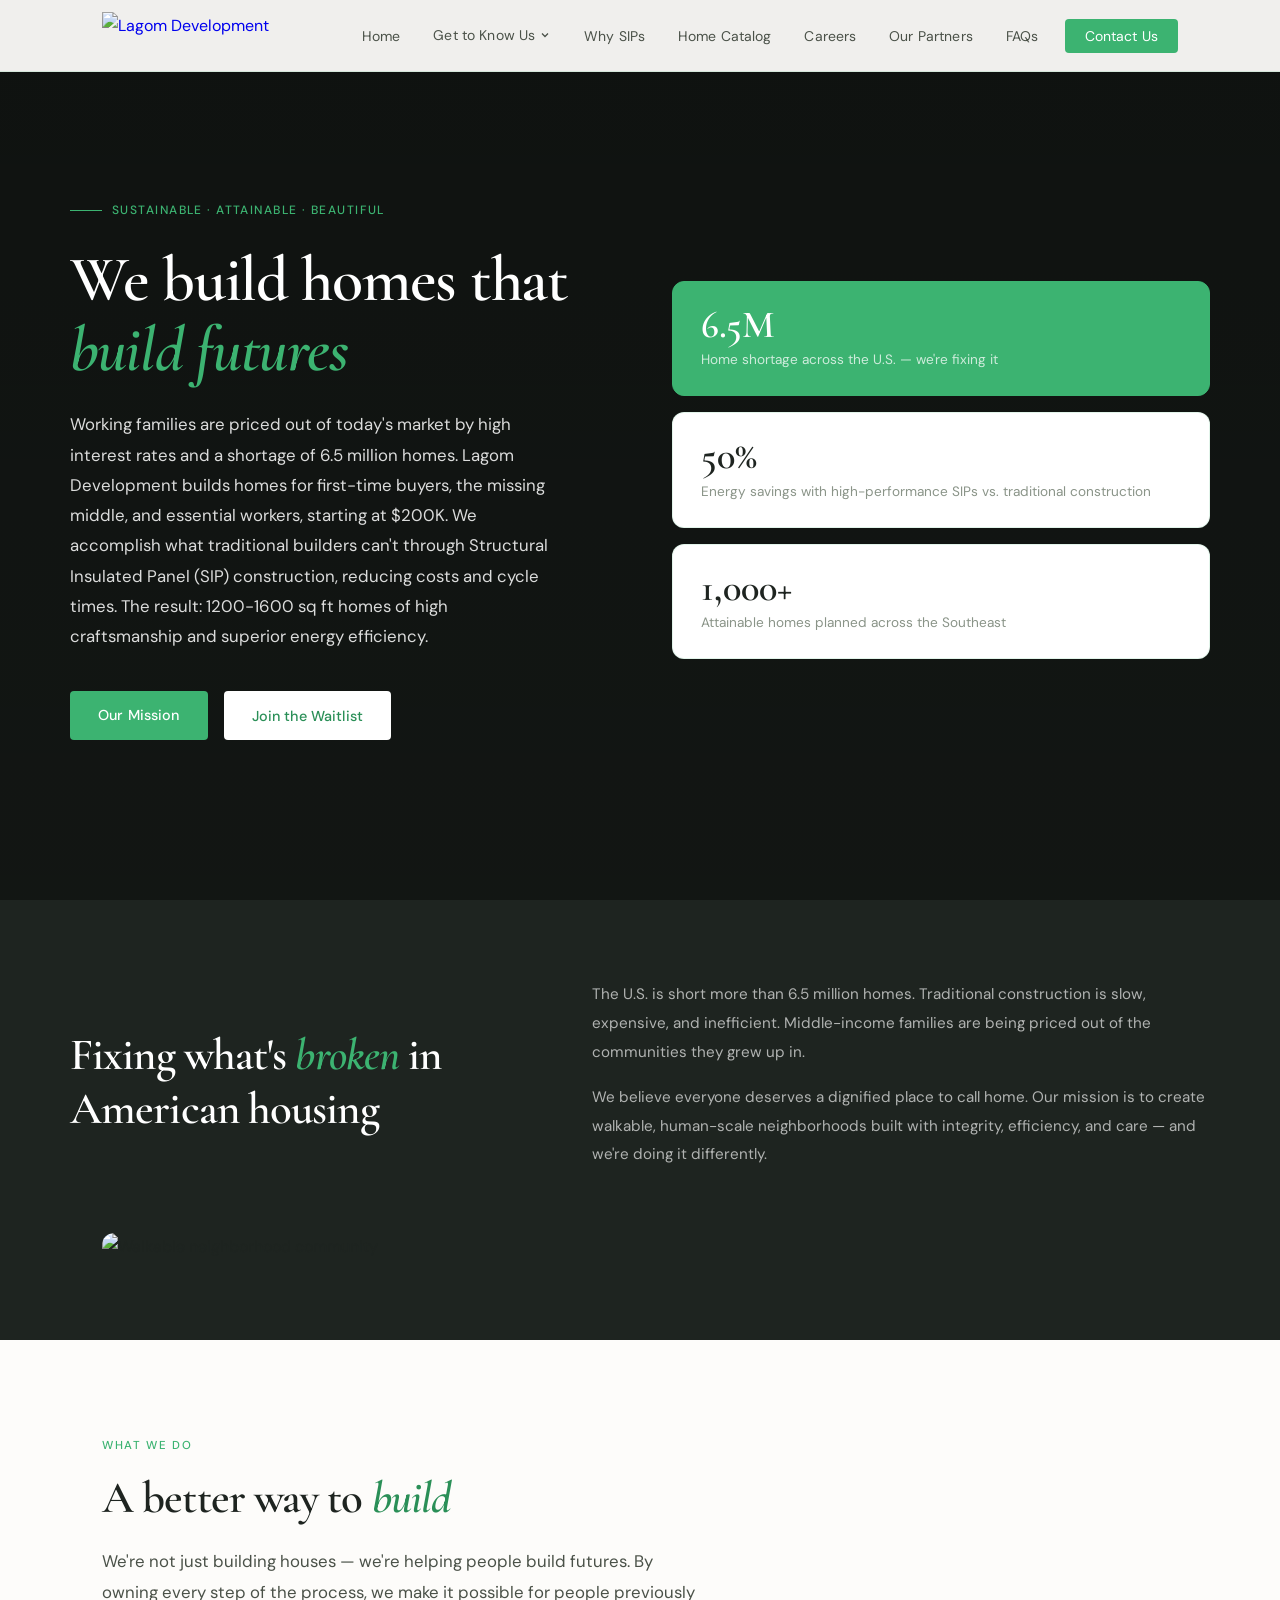
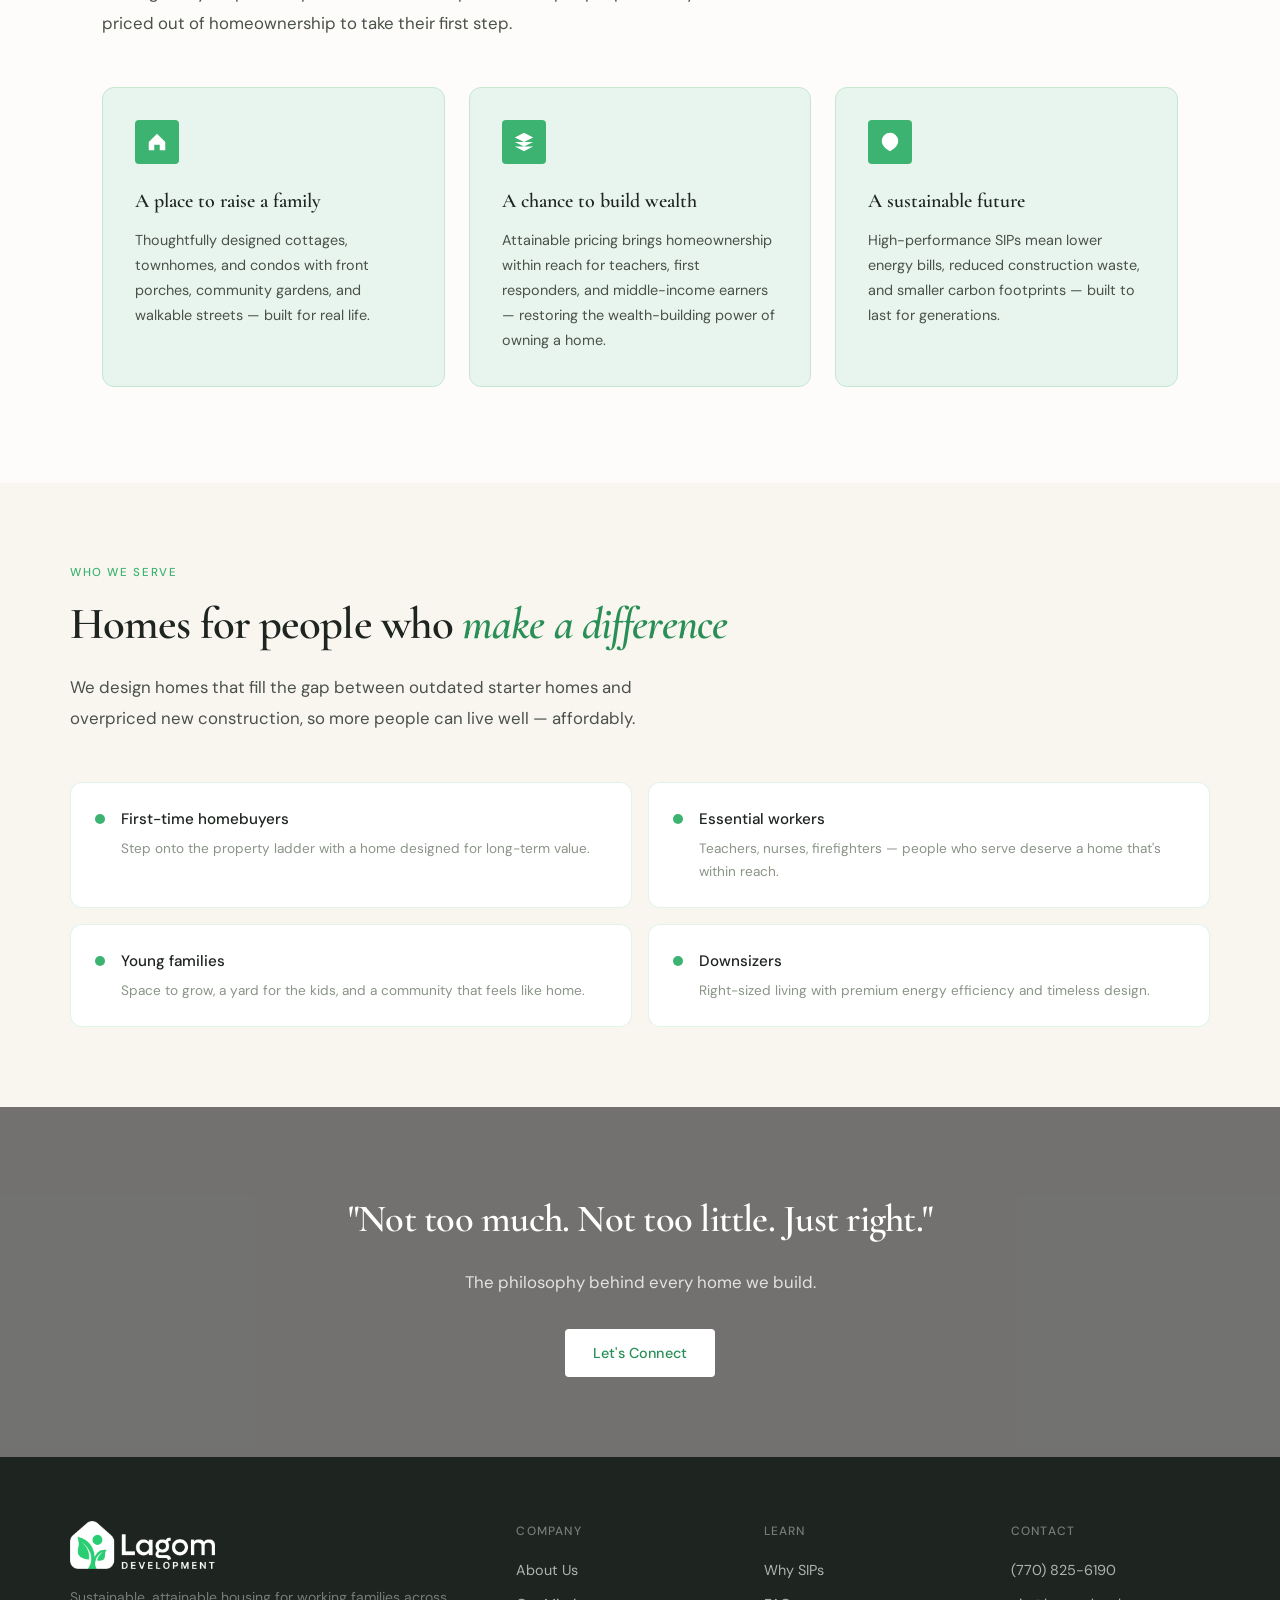
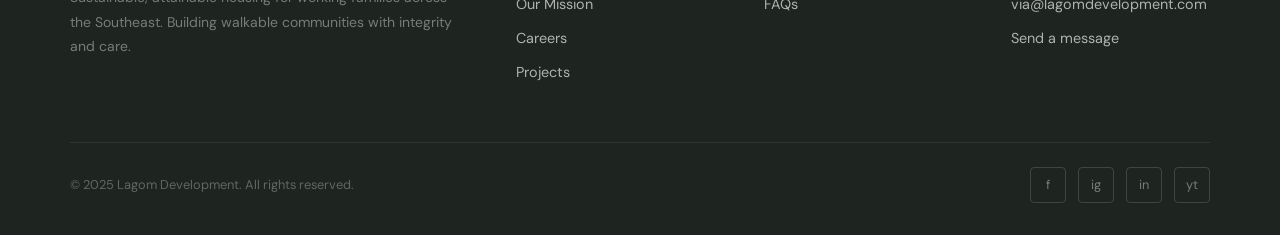
==== commit c4352988: "Use the new white logo in the site footers Co-Authored-By: Claude Sonnet 5.5 <noreply@anthropic.com>" ====
--- a/index.html
+++ b/index.html
@@ -204,7 +204,7 @@
     <div class="footer-inner">
       <div class="footer-brand">
         <a class="logo" href="#" onclick="showPage('home')">
-          <img src="https://img1.wsimg.com/isteam/ip/e3376d55-62b2-4dbb-b60d-ed7db92a3fb9/Logo%20transparent-01.png/:/rs=h:145,cg:true,m/qt=q:95" alt="Lagom Development">
+          <img src="/logo-white.png" alt="Lagom Development">
         </a>
         <p>Sustainable, attainable housing for working families across the Southeast. Building walkable communities with integrity and care.</p>
       </div>
@@ -331,7 +331,7 @@
   <footer>
     <div class="footer-inner">
       <div class="footer-brand">
-        <a class="logo" href="#" onclick="showPage('home')"><img src="https://img1.wsimg.com/isteam/ip/e3376d55-62b2-4dbb-b60d-ed7db92a3fb9/Logo%20transparent-01.png/:/rs=h:145,cg:true,m/qt=q:95" alt="Lagom Development"></a>
+        <a class="logo" href="#" onclick="showPage('home')"><img src="/logo-white.png" alt="Lagom Development"></a>
         <p>Sustainable, attainable housing for working families across the Southeast.</p>
       </div>
       <div class="footer-col"><h4>Company</h4><a href="#" onclick="showPage('about')">About Us</a><a href="#" onclick="showPage('mission')">Our Mission</a><a href="#" onclick="navigateToCareers()">Careers</a><a href="#" onclick="showPage('communities')">Projects</a></div>
@@ -426,7 +426,7 @@
 
   <footer>
     <div class="footer-inner">
-      <div class="footer-brand"><a class="logo" href="#" onclick="showPage('home')"><img src="https://img1.wsimg.com/isteam/ip/e3376d55-62b2-4dbb-b60d-ed7db92a3fb9/Logo%20transparent-01.png/:/rs=h:145,cg:true,m/qt=q:95" alt="Lagom Development"></a><p>Sustainable, attainable housing for working families.</p></div>
+      <div class="footer-brand"><a class="logo" href="#" onclick="showPage('home')"><img src="/logo-white.png" alt="Lagom Development"></a><p>Sustainable, attainable housing for working families.</p></div>
       <div class="footer-col"><h4>Company</h4><a href="#" onclick="showPage('about')">About Us</a><a href="#" onclick="showPage('mission')">Our Mission</a><a href="#" onclick="navigateToCareers()">Careers</a><a href="#" onclick="showPage('communities')">Projects</a></div>
       <div class="footer-col"><h4>Learn</h4><a href="#" onclick="showPage('sips')">Why SIPs</a><a href="#" onclick="showPage('faqs')">FAQs</a></div>
       <div class="footer-col"><h4>Contact</h4><a href="tel:7708256190">(770) 825-6190</a><a href="mailto:via@lagomdevelopment.com">via@lagomdevelopment.com</a></div>
@@ -500,7 +500,7 @@
 
   <footer>
     <div class="footer-inner">
-      <div class="footer-brand"><a class="logo" href="#" onclick="showPage('home')"><img src="https://img1.wsimg.com/isteam/ip/e3376d55-62b2-4dbb-b60d-ed7db92a3fb9/Logo%20transparent-01.png/:/rs=h:145,cg:true,m/qt=q:95" alt="Lagom Development"></a><p>Sustainable, attainable housing for working families.</p></div>
+      <div class="footer-brand"><a class="logo" href="#" onclick="showPage('home')"><img src="/logo-white.png" alt="Lagom Development"></a><p>Sustainable, attainable housing for working families.</p></div>
       <div class="footer-col"><h4>Company</h4><a href="#" onclick="showPage('about')">About Us</a><a href="#" onclick="showPage('mission')">Our Mission</a><a href="#" onclick="navigateToCareers()">Careers</a><a href="#" onclick="showPage('communities')">Projects</a></div>
       <div class="footer-col"><h4>Learn</h4><a href="#" onclick="showPage('sips')">Why SIPs</a><a href="#" onclick="showPage('faqs')">FAQs</a></div>
       <div class="footer-col"><h4>Contact</h4><a href="tel:7708256190">(770) 825-6190</a><a href="mailto:via@lagomdevelopment.com">via@lagomdevelopment.com</a></div>
@@ -569,7 +569,7 @@
 
   <footer>
     <div class="footer-inner">
-      <div class="footer-brand"><a class="logo" href="#" onclick="showPage('home')"><img src="https://img1.wsimg.com/isteam/ip/e3376d55-62b2-4dbb-b60d-ed7db92a3fb9/Logo%20transparent-01.png/:/rs=h:145,cg:true,m/qt=q:95" alt="Lagom Development"></a><p>Sustainable, attainable housing for working families.</p></div>
+      <div class="footer-brand"><a class="logo" href="#" onclick="showPage('home')"><img src="/logo-white.png" alt="Lagom Development"></a><p>Sustainable, attainable housing for working families.</p></div>
       <div class="footer-col"><h4>Company</h4><a href="#" onclick="showPage('about')">About Us</a><a href="#" onclick="showPage('mission')">Our Mission</a><a href="#" onclick="navigateToCareers()">Careers</a><a href="#" onclick="showPage('communities')">Projects</a></div>
       <div class="footer-col"><h4>Learn</h4><a href="#" onclick="showPage('sips')">Why SIPs</a><a href="#" onclick="showPage('faqs')">FAQs</a></div>
       <div class="footer-col"><h4>Contact</h4><a href="tel:7708256190">(770) 825-6190</a><a href="mailto:via@lagomdevelopment.com">via@lagomdevelopment.com</a></div>
@@ -667,7 +667,7 @@
 
   <footer>
     <div class="footer-inner">
-      <div class="footer-brand"><a class="logo" href="#" onclick="showPage('home')"><img src="https://img1.wsimg.com/isteam/ip/e3376d55-62b2-4dbb-b60d-ed7db92a3fb9/Logo%20transparent-01.png/:/rs=h:145,cg:true,m/qt=q:95" alt="Lagom Development"></a><p>Sustainable, attainable housing for working families.</p></div>
+      <div class="footer-brand"><a class="logo" href="#" onclick="showPage('home')"><img src="/logo-white.png" alt="Lagom Development"></a><p>Sustainable, attainable housing for working families.</p></div>
       <div class="footer-col"><h4>Company</h4><a href="#" onclick="showPage('about')">About Us</a><a href="#" onclick="showPage('mission')">Our Mission</a><a href="#" onclick="navigateToCareers()">Careers</a><a href="#" onclick="showPage('communities')">Projects</a></div>
       <div class="footer-col"><h4>Learn</h4><a href="#" onclick="showPage('sips')">Why SIPs</a><a href="#" onclick="showPage('faqs')">FAQs</a></div>
       <div class="footer-col"><h4>Contact</h4><a href="tel:7708256190">(770) 825-6190</a><a href="mailto:via@lagomdevelopment.com">via@lagomdevelopment.com</a></div>
@@ -787,7 +787,7 @@
 
   <footer>
     <div class="footer-inner">
-      <div class="footer-brand"><a class="logo" href="#" onclick="showPage('home')"><img src="https://img1.wsimg.com/isteam/ip/e3376d55-62b2-4dbb-b60d-ed7db92a3fb9/Logo%20transparent-01.png/:/rs=h:145,cg:true,m/qt=q:95" alt="Lagom Development"></a><p>Sustainable, attainable housing for working families.</p></div>
+      <div class="footer-brand"><a class="logo" href="#" onclick="showPage('home')"><img src="/logo-white.png" alt="Lagom Development"></a><p>Sustainable, attainable housing for working families.</p></div>
       <div class="footer-col"><h4>Company</h4><a href="#" onclick="showPage('about')">About Us</a><a href="#" onclick="showPage('mission')">Our Mission</a><a href="#" onclick="navigateToCareers()">Careers</a><a href="#" onclick="showPage('communities')">Projects</a></div>
       <div class="footer-col"><h4>Learn</h4><a href="#" onclick="showPage('sips')">Why SIPs</a><a href="#" onclick="showPage('faqs')">FAQs</a></div>
       <div class="footer-col"><h4>Contact</h4><a href="tel:7708256190">(770) 825-6190</a><a href="mailto:via@lagomdevelopment.com">via@lagomdevelopment.com</a></div>
@@ -879,7 +879,7 @@
 
   <footer>
     <div class="footer-inner">
-      <div class="footer-brand"><a class="logo" href="#" onclick="showPage('home')"><img src="https://img1.wsimg.com/isteam/ip/e3376d55-62b2-4dbb-b60d-ed7db92a3fb9/Logo%20transparent-01.png/:/rs=h:145,cg:true,m/qt=q:95" alt="Lagom Development"></a><p>Sustainable, attainable housing for working families.</p></div>
+      <div class="footer-brand"><a class="logo" href="#" onclick="showPage('home')"><img src="/logo-white.png" alt="Lagom Development"></a><p>Sustainable, attainable housing for working families.</p></div>
       <div class="footer-col"><h4>Company</h4><a href="#" onclick="showPage('about')">About Us</a><a href="#" onclick="showPage('mission')">Our Mission</a><a href="#" onclick="navigateToCareers()">Careers</a><a href="#" onclick="showPage('communities')">Projects</a></div>
       <div class="footer-col"><h4>Learn</h4><a href="#" onclick="showPage('sips')">Why SIPs</a><a href="#" onclick="showPage('faqs')">FAQs</a></div>
       <div class="footer-col"><h4>Contact</h4><a href="tel:7708256190">(770) 825-6190</a><a href="mailto:via@lagomdevelopment.com">via@lagomdevelopment.com</a></div>
@@ -958,7 +958,7 @@
 
   <footer>
     <div class="footer-inner">
-      <div class="footer-brand"><a class="logo" href="#" onclick="showPage('home')"><img src="https://img1.wsimg.com/isteam/ip/e3376d55-62b2-4dbb-b60d-ed7db92a3fb9/Logo%20transparent-01.png/:/rs=h:145,cg:true,m/qt=q:95" alt="Lagom Development"></a><p>Sustainable, attainable housing for working families.</p></div>
+      <div class="footer-brand"><a class="logo" href="#" onclick="showPage('home')"><img src="/logo-white.png" alt="Lagom Development"></a><p>Sustainable, attainable housing for working families.</p></div>
       <div class="footer-col"><h4>Company</h4><a href="#" onclick="showPage('about')">About Us</a><a href="#" onclick="showPage('mission')">Our Mission</a><a href="#" onclick="navigateToCareers()">Careers</a><a href="#" onclick="showPage('communities')">Projects</a></div>
       <div class="footer-col"><h4>Learn</h4><a href="#" onclick="showPage('sips')">Why SIPs</a><a href="#" onclick="showPage('faqs')">FAQs</a></div>
       <div class="footer-col"><h4>Contact</h4><a href="tel:7708256190">(770) 825-6190</a><a href="mailto:via@lagomdevelopment.com">via@lagomdevelopment.com</a></div>
@@ -1064,7 +1064,7 @@
 
   <footer>
     <div class="footer-inner">
-      <div class="footer-brand"><a class="logo" href="#" onclick="showPage('home')"><img src="https://img1.wsimg.com/isteam/ip/e3376d55-62b2-4dbb-b60d-ed7db92a3fb9/Logo%20transparent-01.png/:/rs=h:145,cg:true,m/qt=q:95" alt="Lagom Development"></a><p>Sustainable, attainable housing for working families.</p></div>
+      <div class="footer-brand"><a class="logo" href="#" onclick="showPage('home')"><img src="/logo-white.png" alt="Lagom Development"></a><p>Sustainable, attainable housing for working families.</p></div>
       <div class="footer-col"><h4>Company</h4><a href="#" onclick="showPage('about')">About Us</a><a href="#" onclick="showPage('mission')">Our Mission</a><a href="#" onclick="navigateToCareers()">Careers</a><a href="#" onclick="showPage('communities')">Projects</a></div>
       <div class="footer-col"><h4>Learn</h4><a href="#" onclick="showPage('sips')">Why SIPs</a><a href="#" onclick="showPage('faqs')">FAQs</a></div>
       <div class="footer-col"><h4>Contact</h4><a href="tel:7708256190">(770) 825-6190</a><a href="mailto:via@lagomdevelopment.com">via@lagomdevelopment.com</a></div>
@@ -1147,7 +1147,7 @@
 
   <footer>
     <div class="footer-inner">
-      <div class="footer-brand"><a class="logo" href="#" onclick="showPage('home')"><img src="https://img1.wsimg.com/isteam/ip/e3376d55-62b2-4dbb-b60d-ed7db92a3fb9/Logo%20transparent-01.png/:/rs=h:145,cg:true,m/qt=q:95" alt="Lagom Development"></a><p>Sustainable, attainable housing for working families.</p></div>
+      <div class="footer-brand"><a class="logo" href="#" onclick="showPage('home')"><img src="/logo-white.png" alt="Lagom Development"></a><p>Sustainable, attainable housing for working families.</p></div>
       <div class="footer-col"><h4>Company</h4><a href="#" onclick="showPage('about')">About Us</a><a href="#" onclick="showPage('mission')">Our Mission</a><a href="#" onclick="navigateToCareers()">Careers</a><a href="#" onclick="showPage('communities')">Projects</a></div>
       <div class="footer-col"><h4>Learn</h4><a href="#" onclick="showPage('sips')">Why SIPs</a><a href="#" onclick="showPage('faqs')">FAQs</a></div>
       <div class="footer-col"><h4>Contact</h4><a href="tel:7708256190">(770) 825-6190</a><a href="mailto:via@lagomdevelopment.com">via@lagomdevelopment.com</a></div>
@@ -1230,7 +1230,7 @@
 
   <footer>
     <div class="footer-inner">
-      <div class="footer-brand"><a class="logo" href="#" onclick="showPage('home')"><img src="https://img1.wsimg.com/isteam/ip/e3376d55-62b2-4dbb-b60d-ed7db92a3fb9/Logo%20transparent-01.png/:/rs=h:145,cg:true,m/qt=q:95" alt="Lagom Development"></a><p>Sustainable, attainable housing for working families.</p></div>
+      <div class="footer-brand"><a class="logo" href="#" onclick="showPage('home')"><img src="/logo-white.png" alt="Lagom Development"></a><p>Sustainable, attainable housing for working families.</p></div>
       <div class="footer-col"><h4>Company</h4><a href="#" onclick="showPage('about')">About Us</a><a href="#" onclick="showPage('mission')">Our Mission</a><a href="#" onclick="navigateToCareers()">Careers</a><a href="#" onclick="showPage('communities')">Projects</a></div>
       <div class="footer-col"><h4>Learn</h4><a href="#" onclick="showPage('sips')">Why SIPs</a><a href="#" onclick="showPage('faqs')">FAQs</a></div>
       <div class="footer-col"><h4>Contact</h4><a href="tel:7708256190">(770) 825-6190</a><a href="mailto:via@lagomdevelopment.com">via@lagomdevelopment.com</a></div>
@@ -1290,7 +1290,7 @@
 
   <footer>
     <div class="footer-inner">
-      <div class="footer-brand"><a class="logo" href="#" onclick="showPage('home')"><img src="https://img1.wsimg.com/isteam/ip/e3376d55-62b2-4dbb-b60d-ed7db92a3fb9/Logo%20transparent-01.png/:/rs=h:145,cg:true,m/qt=q:95" alt="Lagom Development"></a><p>Sustainable, attainable housing for working families.</p></div>
+      <div class="footer-brand"><a class="logo" href="#" onclick="showPage('home')"><img src="/logo-white.png" alt="Lagom Development"></a><p>Sustainable, attainable housing for working families.</p></div>
       <div class="footer-col"><h4>Company</h4><a href="#" onclick="showPage('about')">About Us</a><a href="#" onclick="showPage('mission')">Our Mission</a><a href="#" onclick="navigateToCareers()">Careers</a><a href="#" onclick="showPage('communities')">Projects</a></div>
       <div class="footer-col"><h4>Learn</h4><a href="#" onclick="showPage('sips')">Why SIPs</a><a href="#" onclick="showPage('faqs')">FAQs</a></div>
       <div class="footer-col"><h4>Contact</h4><a href="tel:7708256190">(770) 825-6190</a><a href="mailto:via@lagomdevelopment.com">via@lagomdevelopment.com</a></div>
@@ -1463,7 +1463,7 @@
 
   <footer>
     <div class="footer-inner">
-      <div class="footer-brand"><a class="logo" href="#" onclick="showPage('home')"><img src="https://img1.wsimg.com/isteam/ip/e3376d55-62b2-4dbb-b60d-ed7db92a3fb9/Logo%20transparent-01.png/:/rs=h:145,cg:true,m/qt=q:95" alt="Lagom Development"></a><p>Sustainable, attainable housing for working families.</p></div>
+      <div class="footer-brand"><a class="logo" href="#" onclick="showPage('home')"><img src="/logo-white.png" alt="Lagom Development"></a><p>Sustainable, attainable housing for working families.</p></div>
       <div class="footer-col"><h4>Company</h4><a href="#" onclick="showPage('about')">About Us</a><a href="#" onclick="showPage('mission')">Our Mission</a><a href="#" onclick="navigateToCareers()">Careers</a><a href="#" onclick="showPage('communities')">Projects</a></div>
       <div class="footer-col"><h4>Learn</h4><a href="#" onclick="showPage('sips')">Why SIPs</a><a href="#" onclick="showPage('faqs')">FAQs</a></div>
       <div class="footer-col"><h4>Contact</h4><a href="tel:7708256190">(770) 825-6190</a><a href="mailto:via@lagomdevelopment.com">via@lagomdevelopment.com</a></div>
@@ -1680,7 +1680,7 @@
 
   <footer>
     <div class="footer-inner">
-      <div class="footer-brand"><a class="logo" href="#" onclick="showPage('home')"><img src="https://img1.wsimg.com/isteam/ip/e3376d55-62b2-4dbb-b60d-ed7db92a3fb9/Logo%20transparent-01.png/:/rs=h:145,cg:true,m/qt=q:95" alt="Lagom Development"></a><p>Sustainable, attainable housing for working families.</p></div>
+      <div class="footer-brand"><a class="logo" href="#" onclick="showPage('home')"><img src="/logo-white.png" alt="Lagom Development"></a><p>Sustainable, attainable housing for working families.</p></div>
       <div class="footer-col"><h4>Company</h4><a href="#" onclick="showPage('about')">About Us</a><a href="#" onclick="showPage('mission')">Our Mission</a><a href="#" onclick="navigateToCareers()">Careers</a><a href="#" onclick="showPage('communities')">Projects</a></div>
       <div class="footer-col"><h4>Learn</h4><a href="#" onclick="showPage('sips')">Why SIPs</a><a href="#" onclick="showPage('faqs')">FAQs</a></div>
       <div class="footer-col"><h4>Contact</h4><a href="tel:7708256190">(770) 825-6190</a><a href="mailto:via@lagomdevelopment.com">via@lagomdevelopment.com</a></div>
@@ -1742,7 +1742,7 @@
 
   <footer>
     <div class="footer-inner">
-      <div class="footer-brand"><a class="logo" href="#" onclick="showPage('home')"><img src="https://img1.wsimg.com/isteam/ip/e3376d55-62b2-4dbb-b60d-ed7db92a3fb9/Logo%20transparent-01.png/:/rs=h:145,cg:true,m/qt=q:95" alt="Lagom Development"></a><p>Sustainable, attainable housing for working families.</p></div>
+      <div class="footer-brand"><a class="logo" href="#" onclick="showPage('home')"><img src="/logo-white.png" alt="Lagom Development"></a><p>Sustainable, attainable housing for working families.</p></div>
       <div class="footer-col"><h4>Company</h4><a href="#" onclick="showPage('about')">About Us</a><a href="#" onclick="showPage('mission')">Our Mission</a><a href="#" onclick="navigateToCareers()">Careers</a><a href="#" onclick="showPage('communities')">Projects</a></div>
       <div class="footer-col"><h4>Learn</h4><a href="#" onclick="showPage('sips')">Why SIPs</a><a href="#" onclick="showPage('faqs')">FAQs</a></div>
       <div class="footer-col"><h4>Contact</h4><a href="tel:7708256190">(770) 825-6190</a><a href="mailto:via@lagomdevelopment.com">via@lagomdevelopment.com</a></div>
@@ -1807,7 +1807,7 @@
 
   <footer>
     <div class="footer-inner">
-      <div class="footer-brand"><a class="logo" href="#" onclick="showPage('home')"><img src="https://img1.wsimg.com/isteam/ip/e3376d55-62b2-4dbb-b60d-ed7db92a3fb9/Logo%20transparent-01.png/:/rs=h:145,cg:true,m/qt=q:95" alt="Lagom Development"></a><p>Sustainable, attainable housing for working families.</p></div>
+      <div class="footer-brand"><a class="logo" href="#" onclick="showPage('home')"><img src="/logo-white.png" alt="Lagom Development"></a><p>Sustainable, attainable housing for working families.</p></div>
       <div class="footer-col"><h4>Company</h4><a href="#" onclick="showPage('about')">About Us</a><a href="#" onclick="showPage('mission')">Our Mission</a><a href="#" onclick="navigateToCareers()">Careers</a><a href="#" onclick="showPage('communities')">Projects</a></div>
       <div class="footer-col"><h4>Learn</h4><a href="#" onclick="showPage('sips')">Why SIPs</a><a href="#" onclick="showPage('faqs')">FAQs</a></div>
       <div class="footer-col"><h4>Contact</h4><a href="tel:7708256190">(770) 825-6190</a><a href="mailto:via@lagomdevelopment.com">via@lagomdevelopment.com</a></div>
@@ -1883,7 +1883,7 @@
 
   <footer>
     <div class="footer-inner">
-      <div class="footer-brand"><a class="logo" href="#" onclick="showPage('home')"><img src="https://img1.wsimg.com/isteam/ip/e3376d55-62b2-4dbb-b60d-ed7db92a3fb9/Logo%20transparent-01.png/:/rs=h:145,cg:true,m/qt=q:95" alt="Lagom Development"></a><p>Sustainable, attainable housing for working families.</p></div>
+      <div class="footer-brand"><a class="logo" href="#" onclick="showPage('home')"><img src="/logo-white.png" alt="Lagom Development"></a><p>Sustainable, attainable housing for working families.</p></div>
       <div class="footer-col"><h4>Company</h4><a href="#" onclick="showPage('about')">About Us</a><a href="#" onclick="showPage('mission')">Our Mission</a><a href="#" onclick="navigateToCareers()">Careers</a><a href="#" onclick="showPage('communities')">Projects</a></div>
       <div class="footer-col"><h4>Learn</h4><a href="#" onclick="showPage('sips')">Why SIPs</a><a href="#" onclick="showPage('faqs')">FAQs</a></div>
       <div class="footer-col"><h4>Contact</h4><a href="tel:7708256190">(770) 825-6190</a><a href="mailto:via@lagomdevelopment.com">via@lagomdevelopment.com</a></div>
@@ -1913,7 +1913,7 @@
 
   <footer>
     <div class="footer-inner">
-      <div class="footer-brand"><a class="logo" href="#" onclick="showPage('home')"><img src="https://img1.wsimg.com/isteam/ip/e3376d55-62b2-4dbb-b60d-ed7db92a3fb9/Logo%20transparent-01.png/:/rs=h:145,cg:true,m/qt=q:95" alt="Lagom Development"></a><p>Sustainable, attainable housing for working families.</p></div>
+      <div class="footer-brand"><a class="logo" href="#" onclick="showPage('home')"><img src="/logo-white.png" alt="Lagom Development"></a><p>Sustainable, attainable housing for working families.</p></div>
       <div class="footer-col"><h4>Company</h4><a href="#" onclick="showPage('about')">About Us</a><a href="#" onclick="showPage('mission')">Our Mission</a><a href="#" onclick="navigateToCareers()">Careers</a><a href="#" onclick="showPage('communities')">Projects</a></div>
       <div class="footer-col"><h4>Learn</h4><a href="#" onclick="showPage('sips')">Why SIPs</a><a href="#" onclick="showPage('faqs')">FAQs</a></div>
       <div class="footer-col"><h4>Contact</h4><a href="tel:7708256190">(770) 825-6190</a><a href="mailto:via@lagomdevelopment.com">via@lagomdevelopment.com</a></div>
@@ -1990,7 +1990,7 @@
 
   <footer>
     <div class="footer-inner">
-      <div class="footer-brand"><a class="logo" href="#" onclick="showPage('home')"><img src="https://img1.wsimg.com/isteam/ip/e3376d55-62b2-4dbb-b60d-ed7db92a3fb9/Logo%20transparent-01.png/:/rs=h:145,cg:true,m/qt=q:95" alt="Lagom Development"></a><p>Sustainable, attainable housing for working families.</p></div>
+      <div class="footer-brand"><a class="logo" href="#" onclick="showPage('home')"><img src="/logo-white.png" alt="Lagom Development"></a><p>Sustainable, attainable housing for working families.</p></div>
       <div class="footer-col"><h4>Company</h4><a href="#" onclick="showPage('about')">About Us</a><a href="#" onclick="showPage('mission')">Our Mission</a><a href="#" onclick="navigateToCareers()">Careers</a><a href="#" onclick="showPage('communities')">Projects</a></div>
       <div class="footer-col"><h4>Learn</h4><a href="#" onclick="showPage('sips')">Why SIPs</a><a href="#" onclick="showPage('faqs')">FAQs</a></div>
       <div class="footer-col"><h4>Contact</h4><a href="tel:7708256190">(770) 825-6190</a><a href="mailto:via@lagomdevelopment.com">via@lagomdevelopment.com</a></div>
@@ -2067,7 +2067,7 @@
 
   <footer>
     <div class="footer-inner">
-      <div class="footer-brand"><a class="logo" href="#" onclick="showPage('home')"><img src="https://img1.wsimg.com/isteam/ip/e3376d55-62b2-4dbb-b60d-ed7db92a3fb9/Logo%20transparent-01.png/:/rs=h:145,cg:true,m/qt=q:95" alt="Lagom Development"></a><p>Sustainable, attainable housing for working families.</p></div>
+      <div class="footer-brand"><a class="logo" href="#" onclick="showPage('home')"><img src="/logo-white.png" alt="Lagom Development"></a><p>Sustainable, attainable housing for working families.</p></div>
       <div class="footer-col"><h4>Company</h4><a href="#" onclick="showPage('about')">About Us</a><a href="#" onclick="showPage('mission')">Our Mission</a><a href="#" onclick="navigateToCareers()">Careers</a><a href="#" onclick="showPage('communities')">Projects</a></div>
       <div class="footer-col"><h4>Learn</h4><a href="#" onclick="showPage('sips')">Why SIPs</a><a href="#" onclick="showPage('faqs')">FAQs</a></div>
       <div class="footer-col"><h4>Contact</h4><a href="tel:7708256190">(770) 825-6190</a><a href="mailto:via@lagomdevelopment.com">via@lagomdevelopment.com</a></div>
@@ -2136,7 +2136,7 @@
 
   <footer>
     <div class="footer-inner">
-      <div class="footer-brand"><a class="logo" href="#" onclick="showPage('home')"><img src="https://img1.wsimg.com/isteam/ip/e3376d55-62b2-4dbb-b60d-ed7db92a3fb9/Logo%20transparent-01.png/:/rs=h:145,cg:true,m/qt=q:95" alt="Lagom Development"></a><p>Sustainable, attainable housing for working families.</p></div>
+      <div class="footer-brand"><a class="logo" href="#" onclick="showPage('home')"><img src="/logo-white.png" alt="Lagom Development"></a><p>Sustainable, attainable housing for working families.</p></div>
       <div class="footer-col"><h4>Company</h4><a href="#" onclick="showPage('about')">About Us</a><a href="#" onclick="showPage('mission')">Our Mission</a><a href="#" onclick="navigateToCareers()">Careers</a><a href="#" onclick="showPage('communities')">Projects</a></div>
       <div class="footer-col"><h4>Learn</h4><a href="#" onclick="showPage('sips')">Why SIPs</a><a href="#" onclick="showPage('faqs')">FAQs</a></div>
       <div class="footer-col"><h4>Contact</h4><a href="tel:7708256190">(770) 825-6190</a><a href="mailto:via@lagomdevelopment.com">via@lagomdevelopment.com</a></div>
@@ -2158,7 +2158,6 @@
       <p>Five SIPs-built models designed for attainable, energy-efficient living — thoughtfully planned for real families across the Southeast.</p>
       <div style="display: flex; gap: 1rem; justify-content: center; flex-wrap: wrap; margin-top: 2rem;">
         <button type="button" class="btn btn-white waitlist-trigger" data-model="">Join the Waitlist</button>
-        <a href="https://drive.google.com/file/d/1Pdlpre4akbkrzEX2JRQHMPLKYmvtKk7r/view?usp=sharing" target="_blank" rel="noopener" class="btn btn-outline" style="display: inline-flex; color: white; border-color: rgba(255,255,255,0.4);">Download Full Catalog</a>
       </div>
     </div>
   </div>
@@ -2173,7 +2172,7 @@
 
       <!-- MODEL 1 -->
       <div class="catalog-card">
-        <div class="catalog-badge">01</div>
+        <a href="#" class="catalog-thumb" onclick="showPage('model1'); return false;" aria-label="View Model 1"><img src="/thumbs/model1-thumb.jpg" alt="Model 1 exterior" loading="lazy"></a>
         <h3>Model 1</h3>
         <div class="catalog-specs">
           <span class="catalog-spec">3 Bed</span>
@@ -2187,7 +2186,7 @@
 
       <!-- MODEL 2 -->
       <div class="catalog-card">
-        <div class="catalog-badge">02</div>
+        <a href="#" class="catalog-thumb" onclick="showPage('model2'); return false;" aria-label="View Model 2"><img src="/thumbs/model2-thumb.jpg" alt="Model 2 exterior" loading="lazy"></a>
         <h3>Model 2</h3>
         <div class="catalog-specs">
           <span class="catalog-spec">3 Bed</span>
@@ -2201,7 +2200,7 @@
 
       <!-- MODEL 3 -->
       <div class="catalog-card">
-        <div class="catalog-badge">03</div>
+        <a href="#" class="catalog-thumb" onclick="showPage('model3'); return false;" aria-label="View Model 3"><img src="/thumbs/model3-thumb.jpg" alt="Model 3 exterior" loading="lazy"></a>
         <h3>Model 3</h3>
         <div class="catalog-specs">
           <span class="catalog-spec">2 Bed</span>
@@ -2215,7 +2214,7 @@
 
       <!-- MODEL 4 -->
       <div class="catalog-card">
-        <div class="catalog-badge">04</div>
+        <a href="#" class="catalog-thumb" onclick="showPage('model4'); return false;" aria-label="View Model 4"><img src="/thumbs/model4-thumb.jpg" alt="Model 4 exterior" loading="lazy"></a>
         <h3>Model 4</h3>
         <div class="catalog-specs">
           <span class="catalog-spec">3 Bed</span>
@@ -2229,7 +2228,7 @@
 
       <!-- MODEL 5 -->
       <div class="catalog-card">
-        <div class="catalog-badge">05</div>
+        <a href="#" class="catalog-thumb" onclick="showPage('model5'); return false;" aria-label="View Model 5"><img src="/thumbs/model5-thumb.jpg" alt="Model 5 exterior" loading="lazy"></a>
         <h3>Model 5</h3>
         <div class="catalog-specs">
           <span class="catalog-spec">3 Bed</span>
@@ -2250,13 +2249,12 @@
     <p>Get in touch and we'll help you find the right model for your family and your land.</p>
     <div style="display: flex; gap: 1rem; justify-content: center; flex-wrap: wrap; position: relative; z-index: 1;">
       <a href="#" class="btn btn-white" onclick="showPage('contact')">Contact Us</a>
-      <a href="https://drive.google.com/file/d/1Pdlpre4akbkrzEX2JRQHMPLKYmvtKk7r/view?usp=sharing" target="_blank" rel="noopener" class="btn btn-outline" style="color: white; border-color: rgba(255,255,255,0.4);">Download Full Catalog</a>
     </div>
   </section>
 
   <footer>
     <div class="footer-inner">
-      <div class="footer-brand"><a class="logo" href="#" onclick="showPage('home')"><img src="https://img1.wsimg.com/isteam/ip/e3376d55-62b2-4dbb-b60d-ed7db92a3fb9/Logo%20transparent-01.png/:/rs=h:145,cg:true,m/qt=q:95" alt="Lagom Development"></a><p>Sustainable, attainable housing for working families.</p></div>
+      <div class="footer-brand"><a class="logo" href="#" onclick="showPage('home')"><img src="/logo-white.png" alt="Lagom Development"></a><p>Sustainable, attainable housing for working families.</p></div>
       <div class="footer-col"><h4>Company</h4><a href="#" onclick="showPage('about')">About Us</a><a href="#" onclick="showPage('mission')">Our Mission</a><a href="#" onclick="navigateToCareers()">Careers</a></div>
       <div class="footer-col"><h4>Learn</h4><a href="#" onclick="showPage('sips')">Why SIPs</a><a href="#" onclick="showPage('faqs')">FAQs</a></div>
       <div class="footer-col"><h4>Contact</h4><a href="tel:7708256190">(770) 825-6190</a><a href="mailto:via@lagomdevelopment.com">via@lagomdevelopment.com</a></div>
@@ -2271,7 +2269,6 @@
 <div class="page" id="page-model1">
   <div class="model-hero">
     <div class="model-hero-inner">
-      <div class="label" style="color: var(--green); justify-content: center;">Model 01</div>
       <h1>Model 1</h1>
       <p>3 Bed &middot; 2 Bath &middot; 1,493 sq ft &middot; 62′ &times; 26′</p>
     </div>
@@ -2283,7 +2280,7 @@
     <div class="model-stat"><div class="model-stat-n">62′ × 26′</div><div class="model-stat-l">Dimensions</div></div>
   </div>
   <div class="model-stats-strip model-price-strip">
-    <div class="model-stat"><div class="model-stat-n">$253,810</div><div class="model-stat-l">MSRP</div></div>
+    <div class="model-stat"><div class="model-stat-n">$253,810</div><div class="model-stat-l">MSRP</div><button type="button" class="btn btn-white pricing-trigger model-price-btn" data-model="Model 1">Request Pricing</button></div>
   </div>
   <div class="model-feature-photo">
     <img src="/model1-img.jpg" alt="Model 1">
@@ -2337,7 +2334,7 @@
   </section>
   <footer>
     <div class="footer-inner">
-      <div class="footer-brand"><a class="logo" href="#" onclick="showPage('home')"><img src="https://img1.wsimg.com/isteam/ip/e3376d55-62b2-4dbb-b60d-ed7db92a3fb9/Logo%20transparent-01.png/:/rs=h:145,cg:true,m/qt=q:95" alt="Lagom Development"></a><p>Sustainable, attainable housing for working families.</p></div>
+      <div class="footer-brand"><a class="logo" href="#" onclick="showPage('home')"><img src="/logo-white.png" alt="Lagom Development"></a><p>Sustainable, attainable housing for working families.</p></div>
       <div class="footer-col"><h4>Company</h4><a href="#" onclick="showPage('about')">About Us</a><a href="#" onclick="showPage('mission')">Our Mission</a><a href="#" onclick="navigateToCareers()">Careers</a></div>
       <div class="footer-col"><h4>Learn</h4><a href="#" onclick="showPage('sips')">Why SIPs</a><a href="#" onclick="showPage('faqs')">FAQs</a></div>
       <div class="footer-col"><h4>Contact</h4><a href="tel:7708256190">(770) 825-6190</a><a href="mailto:via@lagomdevelopment.com">via@lagomdevelopment.com</a></div>
@@ -2352,7 +2349,6 @@
 <div class="page" id="page-model2">
   <div class="model-hero">
     <div class="model-hero-inner">
-      <div class="label" style="color: var(--green); justify-content: center;">Model 02</div>
       <h1>Model 2</h1>
       <p>3 Bed &middot; 2 Bath &middot; 1,400 sq ft &middot; 43′ &times; 45′</p>
     </div>
@@ -2364,7 +2360,7 @@
     <div class="model-stat"><div class="model-stat-n">43′ × 45′</div><div class="model-stat-l">Dimensions</div></div>
   </div>
   <div class="model-stats-strip model-price-strip">
-    <div class="model-stat"><div class="model-stat-n">$238,000</div><div class="model-stat-l">MSRP</div></div>
+    <div class="model-stat"><div class="model-stat-n">$238,000</div><div class="model-stat-l">MSRP</div><button type="button" class="btn btn-white pricing-trigger model-price-btn" data-model="Model 2">Request Pricing</button></div>
   </div>
   <div class="model-feature-photo">
     <img src="/model2-img.jpg" alt="Model 2">
@@ -2418,7 +2414,7 @@
   </section>
   <footer>
     <div class="footer-inner">
-      <div class="footer-brand"><a class="logo" href="#" onclick="showPage('home')"><img src="https://img1.wsimg.com/isteam/ip/e3376d55-62b2-4dbb-b60d-ed7db92a3fb9/Logo%20transparent-01.png/:/rs=h:145,cg:true,m/qt=q:95" alt="Lagom Development"></a><p>Sustainable, attainable housing for working families.</p></div>
+      <div class="footer-brand"><a class="logo" href="#" onclick="showPage('home')"><img src="/logo-white.png" alt="Lagom Development"></a><p>Sustainable, attainable housing for working families.</p></div>
       <div class="footer-col"><h4>Company</h4><a href="#" onclick="showPage('about')">About Us</a><a href="#" onclick="showPage('mission')">Our Mission</a><a href="#" onclick="navigateToCareers()">Careers</a></div>
       <div class="footer-col"><h4>Learn</h4><a href="#" onclick="showPage('sips')">Why SIPs</a><a href="#" onclick="showPage('faqs')">FAQs</a></div>
       <div class="footer-col"><h4>Contact</h4><a href="tel:7708256190">(770) 825-6190</a><a href="mailto:via@lagomdevelopment.com">via@lagomdevelopment.com</a></div>
@@ -2433,7 +2429,6 @@
 <div class="page" id="page-model3">
   <div class="model-hero">
     <div class="model-hero-inner">
-      <div class="label" style="color: var(--green); justify-content: center;">Model 03</div>
       <h1>Model 3</h1>
       <p>2 Bed &middot; 2 Bath &middot; 1,200 sq ft &middot; 49′ &times; 32′</p>
     </div>
@@ -2445,7 +2440,7 @@
     <div class="model-stat"><div class="model-stat-n">49′ × 32′</div><div class="model-stat-l">Dimensions</div></div>
   </div>
   <div class="model-stats-strip model-price-strip">
-    <div class="model-stat"><div class="model-stat-n">$204,000</div><div class="model-stat-l">MSRP</div></div>
+    <div class="model-stat"><div class="model-stat-n">$204,000</div><div class="model-stat-l">MSRP</div><button type="button" class="btn btn-white pricing-trigger model-price-btn" data-model="Model 3">Request Pricing</button></div>
   </div>
   <div class="model-feature-photo">
     <img src="/model3-img.jpg" alt="Model 3">
@@ -2499,7 +2494,7 @@
   </section>
   <footer>
     <div class="footer-inner">
-      <div class="footer-brand"><a class="logo" href="#" onclick="showPage('home')"><img src="https://img1.wsimg.com/isteam/ip/e3376d55-62b2-4dbb-b60d-ed7db92a3fb9/Logo%20transparent-01.png/:/rs=h:145,cg:true,m/qt=q:95" alt="Lagom Development"></a><p>Sustainable, attainable housing for working families.</p></div>
+      <div class="footer-brand"><a class="logo" href="#" onclick="showPage('home')"><img src="/logo-white.png" alt="Lagom Development"></a><p>Sustainable, attainable housing for working families.</p></div>
       <div class="footer-col"><h4>Company</h4><a href="#" onclick="showPage('about')">About Us</a><a href="#" onclick="showPage('mission')">Our Mission</a><a href="#" onclick="navigateToCareers()">Careers</a></div>
       <div class="footer-col"><h4>Learn</h4><a href="#" onclick="showPage('sips')">Why SIPs</a><a href="#" onclick="showPage('faqs')">FAQs</a></div>
       <div class="footer-col"><h4>Contact</h4><a href="tel:7708256190">(770) 825-6190</a><a href="mailto:via@lagomdevelopment.com">via@lagomdevelopment.com</a></div>
@@ -2514,7 +2509,6 @@
 <div class="page" id="page-model4">
   <div class="model-hero">
     <div class="model-hero-inner">
-      <div class="label" style="color: var(--green); justify-content: center;">Model 04</div>
       <h1>Model 4</h1>
       <p>3 Bed &middot; 2 Bath &middot; 1,176 sq ft &middot; 47′ &times; 28′</p>
     </div>
@@ -2526,7 +2520,7 @@
     <div class="model-stat"><div class="model-stat-n">47′ × 28′</div><div class="model-stat-l">Dimensions</div></div>
   </div>
   <div class="model-stats-strip model-price-strip">
-    <div class="model-stat"><div class="model-stat-n">$199,920</div><div class="model-stat-l">MSRP</div></div>
+    <div class="model-stat"><div class="model-stat-n">$199,920</div><div class="model-stat-l">MSRP</div><button type="button" class="btn btn-white pricing-trigger model-price-btn" data-model="Model 4">Request Pricing</button></div>
   </div>
   <div class="model-feature-photo">
     <img src="/model4-img.jpg" alt="Model 4">
@@ -2580,7 +2574,7 @@
   </section>
   <footer>
     <div class="footer-inner">
-      <div class="footer-brand"><a class="logo" href="#" onclick="showPage('home')"><img src="https://img1.wsimg.com/isteam/ip/e3376d55-62b2-4dbb-b60d-ed7db92a3fb9/Logo%20transparent-01.png/:/rs=h:145,cg:true,m/qt=q:95" alt="Lagom Development"></a><p>Sustainable, attainable housing for working families.</p></div>
+      <div class="footer-brand"><a class="logo" href="#" onclick="showPage('home')"><img src="/logo-white.png" alt="Lagom Development"></a><p>Sustainable, attainable housing for working families.</p></div>
       <div class="footer-col"><h4>Company</h4><a href="#" onclick="showPage('about')">About Us</a><a href="#" onclick="showPage('mission')">Our Mission</a><a href="#" onclick="navigateToCareers()">Careers</a></div>
       <div class="footer-col"><h4>Learn</h4><a href="#" onclick="showPage('sips')">Why SIPs</a><a href="#" onclick="showPage('faqs')">FAQs</a></div>
       <div class="footer-col"><h4>Contact</h4><a href="tel:7708256190">(770) 825-6190</a><a href="mailto:via@lagomdevelopment.com">via@lagomdevelopment.com</a></div>
@@ -2595,7 +2589,6 @@
 <div class="page" id="page-model5">
   <div class="model-hero">
     <div class="model-hero-inner">
-      <div class="label" style="color: var(--green); justify-content: center;">Model 05</div>
       <h1>Model 5</h1>
       <p>3 Bed &middot; 2 Bath &middot; 1,277 sq ft &middot; 50′ &times; 29′</p>
     </div>
@@ -2607,7 +2600,7 @@
     <div class="model-stat"><div class="model-stat-n">50′ × 29′</div><div class="model-stat-l">Dimensions</div></div>
   </div>
   <div class="model-stats-strip model-price-strip">
-    <div class="model-stat"><div class="model-stat-n">$217,090</div><div class="model-stat-l">MSRP</div></div>
+    <div class="model-stat"><div class="model-stat-n">$217,090</div><div class="model-stat-l">MSRP</div><button type="button" class="btn btn-white pricing-trigger model-price-btn" data-model="Model 5">Request Pricing</button></div>
   </div>
   <div class="model-feature-photo">
     <img src="/model5-img.jpg" alt="Model 5">
@@ -2661,7 +2654,7 @@
   </section>
   <footer>
     <div class="footer-inner">
-      <div class="footer-brand"><a class="logo" href="#" onclick="showPage('home')"><img src="https://img1.wsimg.com/isteam/ip/e3376d55-62b2-4dbb-b60d-ed7db92a3fb9/Logo%20transparent-01.png/:/rs=h:145,cg:true,m/qt=q:95" alt="Lagom Development"></a><p>Sustainable, attainable housing for working families.</p></div>
+      <div class="footer-brand"><a class="logo" href="#" onclick="showPage('home')"><img src="/logo-white.png" alt="Lagom Development"></a><p>Sustainable, attainable housing for working families.</p></div>
       <div class="footer-col"><h4>Company</h4><a href="#" onclick="showPage('about')">About Us</a><a href="#" onclick="showPage('mission')">Our Mission</a><a href="#" onclick="navigateToCareers()">Careers</a></div>
       <div class="footer-col"><h4>Learn</h4><a href="#" onclick="showPage('sips')">Why SIPs</a><a href="#" onclick="showPage('faqs')">FAQs</a></div>
       <div class="footer-col"><h4>Contact</h4><a href="tel:7708256190">(770) 825-6190</a><a href="mailto:via@lagomdevelopment.com">via@lagomdevelopment.com</a></div>
@@ -2932,7 +2925,7 @@
   </div>
 </div>
 
-<script src="/script.js?v=22"></script>
+<script src="/script.js?v=27"></script>
 
 </body>
 </html>
--- a/styles.css
+++ b/styles.css
@@ -1378,3 +1378,10 @@
 .model-standard-grid li::before { content: ""; position: absolute; left: 0; top: 0.85rem; width: 5px; height: 5px; border-radius: 50%; background: var(--green); }
 .model-fineprint { margin-top: 1.5rem; font-size: 0.8rem; color: var(--stone); }
 @media (max-width: 700px) { .model-standard-grid { grid-template-columns: 1fr; } }
+.model-price-btn { margin-top: 1rem; }
+
+/* Catalog card thumbnails — full-bleed image across the top of the card */
+.catalog-card { overflow: hidden; }
+.catalog-thumb { display: block; margin: -2rem -2rem 1.5rem; aspect-ratio: 16 / 9; overflow: hidden; background: var(--green-pale); }
+.catalog-thumb img { width: 100%; height: 100%; object-fit: cover; display: block; transition: transform 0.3s; }
+.catalog-card:hover .catalog-thumb img { transform: scale(1.04); }
